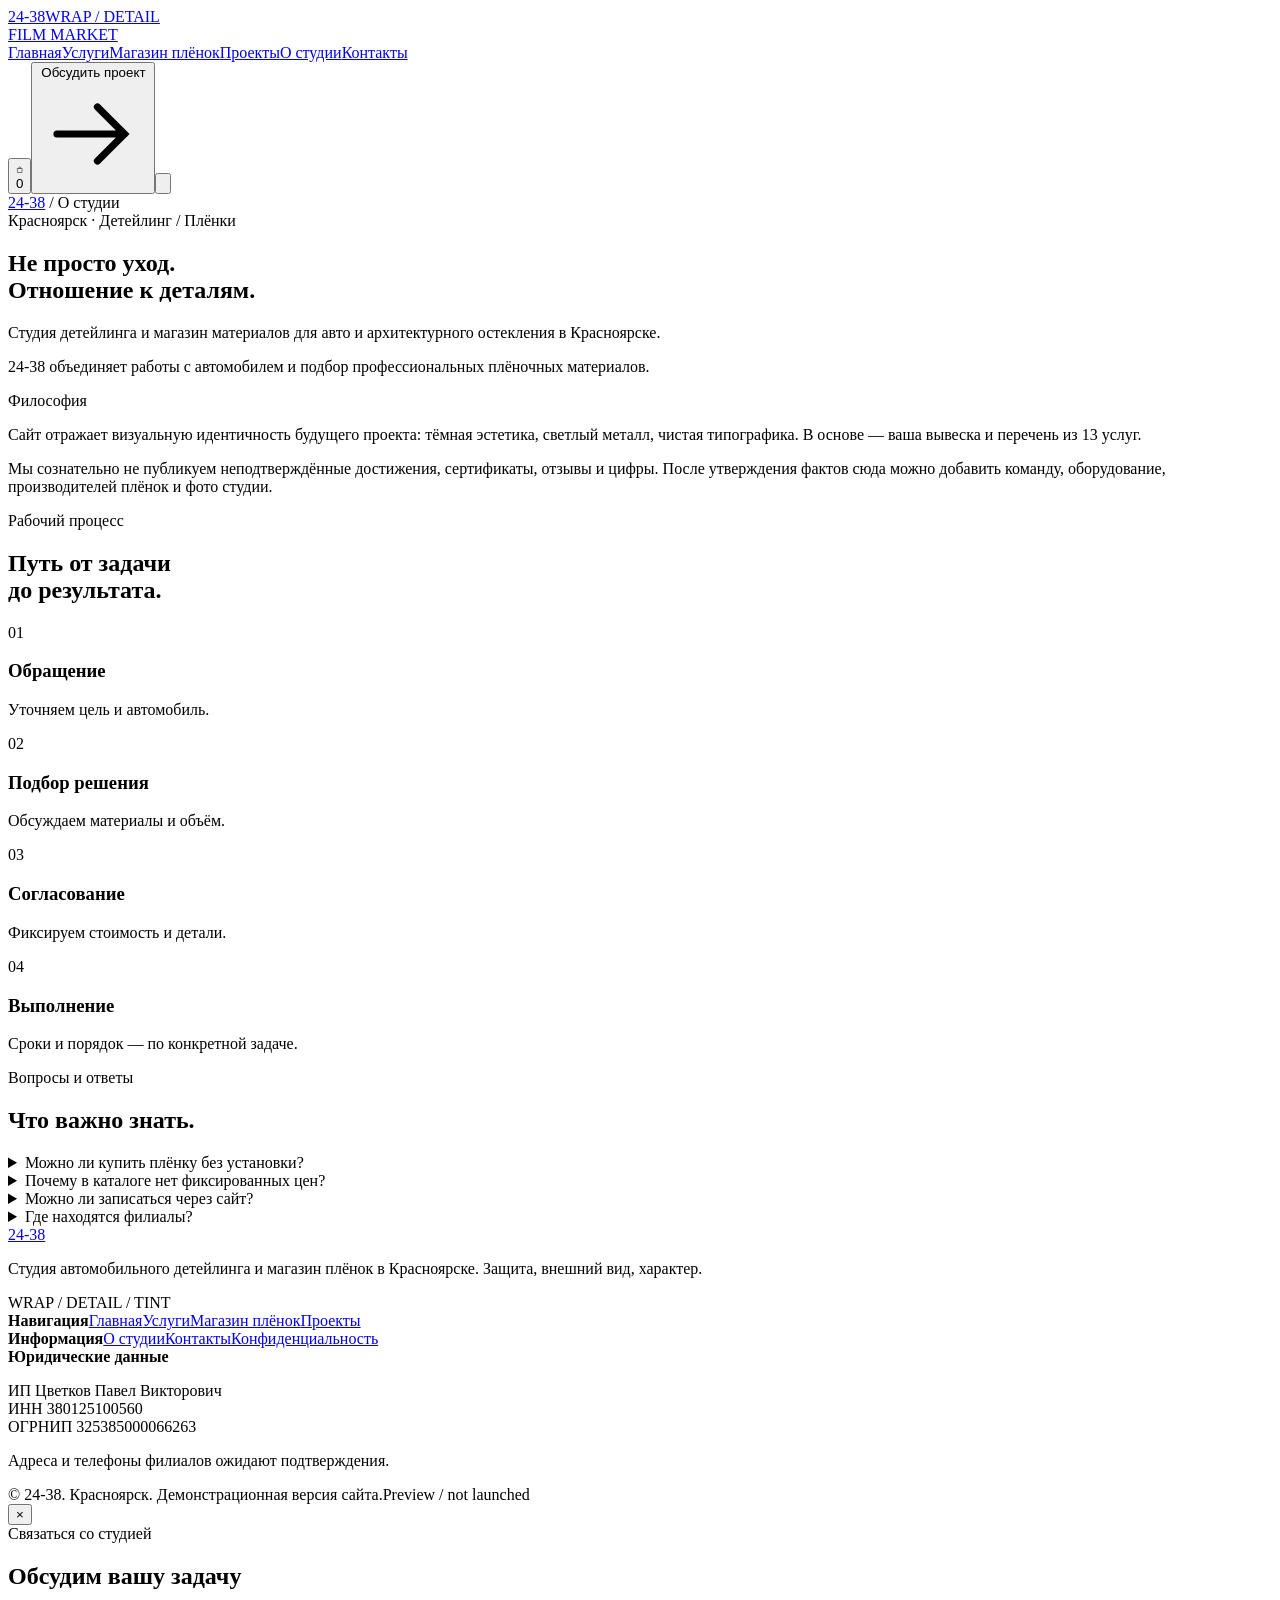
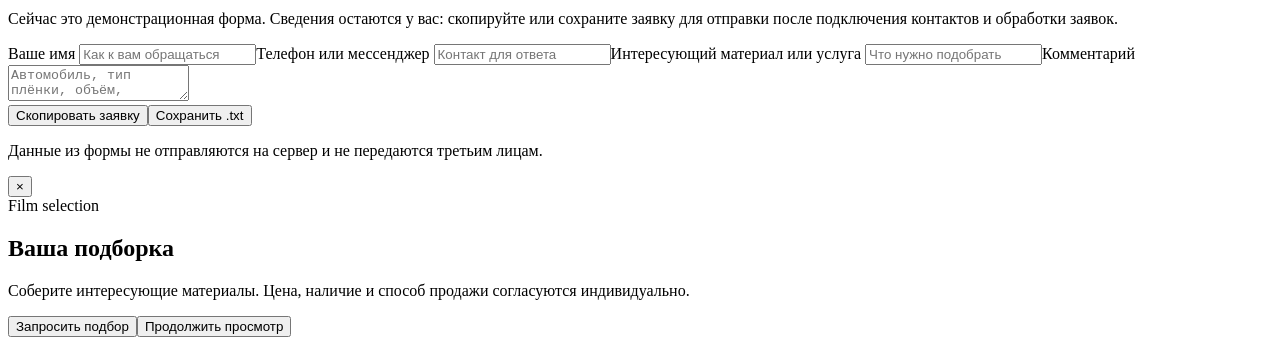
==== about.html @ 9d45be58 "Добавить страницы сайта 24-38" ====
<!DOCTYPE html><html lang="ru"><head><meta charset="utf-8"><meta name="viewport" content="width=device-width,initial-scale=1"><meta name="theme-color" content="#090a0c"><meta name="robots" content="noindex,nofollow"><meta name="description" content="О компании 24-38: студия детейлинга, оклейки и магазин плёнок в Красноярске."><title>О студии · 24-38 — Детейлинг и плёнки, Красноярск</title><link rel="icon" href="assets/favicon.svg" type="image/svg+xml"><link rel="stylesheet" href="assets/site.css"><link rel="preload" as="image" href="assets/car-outline.png"><meta property="og:title" content="24-38 — Детейлинг и магазин плёнок"><meta property="og:description" content="Демонстрационный сайт студии в Красноярске"><meta property="og:type" content="website"><meta property="og:image" content="assets/sign-reference.jpg"><script type="application/ld+json">{"@context":"https://schema.org","@type":"AutomotiveBusiness","name":"24-38","description":"Детейлинг, оклейка, тонировка и магазин плёнок","areaServed":"Красноярск","url":""}</script></head>
<body><header class="header"><div class="header__in"><a class="brand" href="index.html" aria-label="24-38 — на главную"><span class="brand-mark serifshine">24-38</span><span class="brand-caption">WRAP / DETAIL<br>FILM MARKET</span></a><nav class="nav" id="primary-nav" aria-label="Главная навигация"><a href="index.html" class="">Главная</a><a href="services.html" class="">Услуги</a><a href="shop.html" class="">Магазин плёнок</a><a href="projects.html" class="">Проекты</a><a href="about.html" class="active">О студии</a><a href="contacts.html" class="">Контакты</a></nav><div class="header-actions"><button class="icon-btn" type="button" data-basket-open aria-label="Моя подборка плёнок"><svg viewBox="0 0 24 24" fill="none" stroke="currentColor" stroke-width="1.6"><path d="M4 8h16l-1 13H5L4 8Z"/><path d="M9 9V6a3 3 0 0 1 6 0v3"/></svg><span class="basket-count">0</span></button><button class="btn btn-white" type="button" data-request="Консультация">Обсудить проект <svg viewBox="0 0 24 24" fill="none" stroke="currentColor" stroke-width="1.6" stroke-linecap="round"><path d="M4 12h15m-6-6 6 6-6 6"/></svg></button><button class="icon-btn menu-toggle" type="button" aria-label="Открыть меню" aria-expanded="false" aria-controls="primary-nav"><svg viewBox="0 0 24 24" fill="none" stroke="currentColor" stroke-width="1.8"><path d="M3 7h18M3 12h18M3 17h18"/></svg></button></div></div></header><main><section class="page-head"><div class="container page-head__in"><div class="breadcrumb"><a href="index.html">24-38</a> / О студии</div><div class="kicker eyebrow-line">Красноярск · Детейлинг / Плёнки</div><h1>Не просто уход.<br><span class="muted">Отношение к деталям.</span></h1><p>Студия детейлинга и магазин материалов для авто и архитектурного остекления в Красноярске.</p></div></section><section class="section"><div class="container"><div class="about-grid"><p class="about-large">24-38 объединяет <span class="muted">работы с автомобилем</span> и подбор профессиональных плёночных материалов.</p><div class="about-side"><div class="kicker">Философия</div><p>Сайт отражает визуальную идентичность будущего проекта: тёмная эстетика, светлый металл, чистая типографика. В основе — ваша вывеска и перечень из 13 услуг.</p><p>Мы сознательно не публикуем неподтверждённые достижения, сертификаты, отзывы и цифры. После утверждения фактов сюда можно добавить команду, оборудование, производителей плёнок и фото студии.</p></div></div></div></section><section class="section catalog-section"><div class="container"><div class="section-head"><div><div class="kicker">Рабочий процесс</div><h2>Путь от задачи<br>до результата.</h2></div></div><div class="process-grid"><div class="process-card"><div class="index-count">01</div><h3>Обращение</h3><p>Уточняем цель и автомобиль.</p></div><div class="process-card"><div class="index-count">02</div><h3>Подбор решения</h3><p>Обсуждаем материалы и объём.</p></div><div class="process-card"><div class="index-count">03</div><h3>Согласование</h3><p>Фиксируем стоимость и детали.</p></div><div class="process-card"><div class="index-count">04</div><h3>Выполнение</h3><p>Сроки и порядок — по конкретной задаче.</p></div></div></div></section><section class="section"><div class="container"><div class="section-head"><div><div class="kicker">Вопросы и ответы</div><h2>Что важно знать.</h2></div></div><div class="faq"><details><summary>Можно ли купить плёнку без установки?</summary><p>На сайте предусмотрен магазин материалов и заявка на подбор. Формат продажи метражом или рулонами, доступность товаров и условия заказа требуется подтвердить.</p></details><details><summary>Почему в каталоге нет фиксированных цен?</summary><p>Вы выбрали формат «цена по запросу». Стоимость зависит от выбранного материала и объёма, а фактический ассортимент ещё не подтверждён.</p></details><details><summary>Можно ли записаться через сайт?</summary><p>В демонстрационной версии можно подготовить и сохранить текст заявки. Автоматическая отправка будет включена после утверждения телефонов, адресов и канала для получения заявок.</p></details><details><summary>Где находятся филиалы?</summary><p>Планируются две карточки филиалов. Их адреса и телефоны появятся после подтверждения актуальных записей в 2ГИС.</p></details></div></div></section></main>
<footer class="footer"><div class="container"><div class="footer-grid"><div class="footer-brand"><a class="brand" href="index.html"><span class="brand-mark serifshine">24-38</span></a><p>Студия автомобильного детейлинга и магазин плёнок в Красноярске. Защита, внешний вид, характер.</p><span class="micro">WRAP / DETAIL / TINT</span></div><div><strong>Навигация</strong><a href="index.html">Главная</a><a href="services.html">Услуги</a><a href="shop.html">Магазин плёнок</a><a href="projects.html">Проекты</a></div><div><strong>Информация</strong><a href="about.html">О студии</a><a href="contacts.html">Контакты</a><a href="privacy.html">Конфиденциальность</a></div><div><strong>Юридические данные</strong><p>ИП Цветков Павел Викторович<br>ИНН 380125100560<br>ОГРНИП 325385000066263</p><p>Адреса и телефоны филиалов ожидают подтверждения.</p></div></div><div class="footer-bottom"><span>© 24-38. Красноярск. Демонстрационная версия сайта.</span><span class="draft-tag">Preview / not launched</span></div></div></footer>
<div class="modal-backdrop" id="request-modal" role="dialog" aria-modal="true" aria-label="Запрос консультации"><div class="modal"><button class="modal-close" type="button" aria-label="Закрыть окно">×</button><div class="kicker">Связаться со студией</div><h2>Обсудим вашу задачу</h2><p>Сейчас это демонстрационная форма. Сведения остаются у вас: скопируйте или сохраните заявку для отправки после подключения контактов и обработки заявок.</p><label class="field">Ваше имя <input type="text" id="modal-name" autocomplete="name" placeholder="Как к вам обращаться"></label><label class="field">Телефон или мессенджер <input type="text" id="modal-contact" autocomplete="tel" placeholder="Контакт для ответа"></label><label class="field">Интересующий материал или услуга <input type="text" id="modal-subject" placeholder="Что нужно подобрать"></label><label class="field">Комментарий <textarea id="modal-notes" placeholder="Автомобиль, тип плёнки, объём, пожелания"></textarea></label><div class="modal-actions"><button class="btn btn-white" id="copy-request" type="button">Скопировать заявку</button><button class="btn btn-dark" id="download-request" type="button">Сохранить .txt</button></div><div class="request-output" id="modal-feedback" role="status"></div><p class="small-print">Данные из формы не отправляются на сервер и не передаются третьим лицам.</p></div></div>
<div class="modal-backdrop" id="basket-modal" role="dialog" aria-modal="true" aria-label="Подборка материалов"><div class="modal"><button class="modal-close basket-close" type="button" aria-label="Закрыть окно">×</button><div class="kicker">Film selection</div><h2>Ваша подборка</h2><p>Соберите интересующие материалы. Цена, наличие и способ продажи согласуются индивидуально.</p><ul class="basket-list" id="basket-list"></ul><div class="modal-actions"><button class="btn btn-white" id="basket-request" type="button">Запросить подбор</button><button class="btn btn-dark basket-close" type="button">Продолжить просмотр</button></div></div></div><script src="assets/site.js" defer></script></body></html>
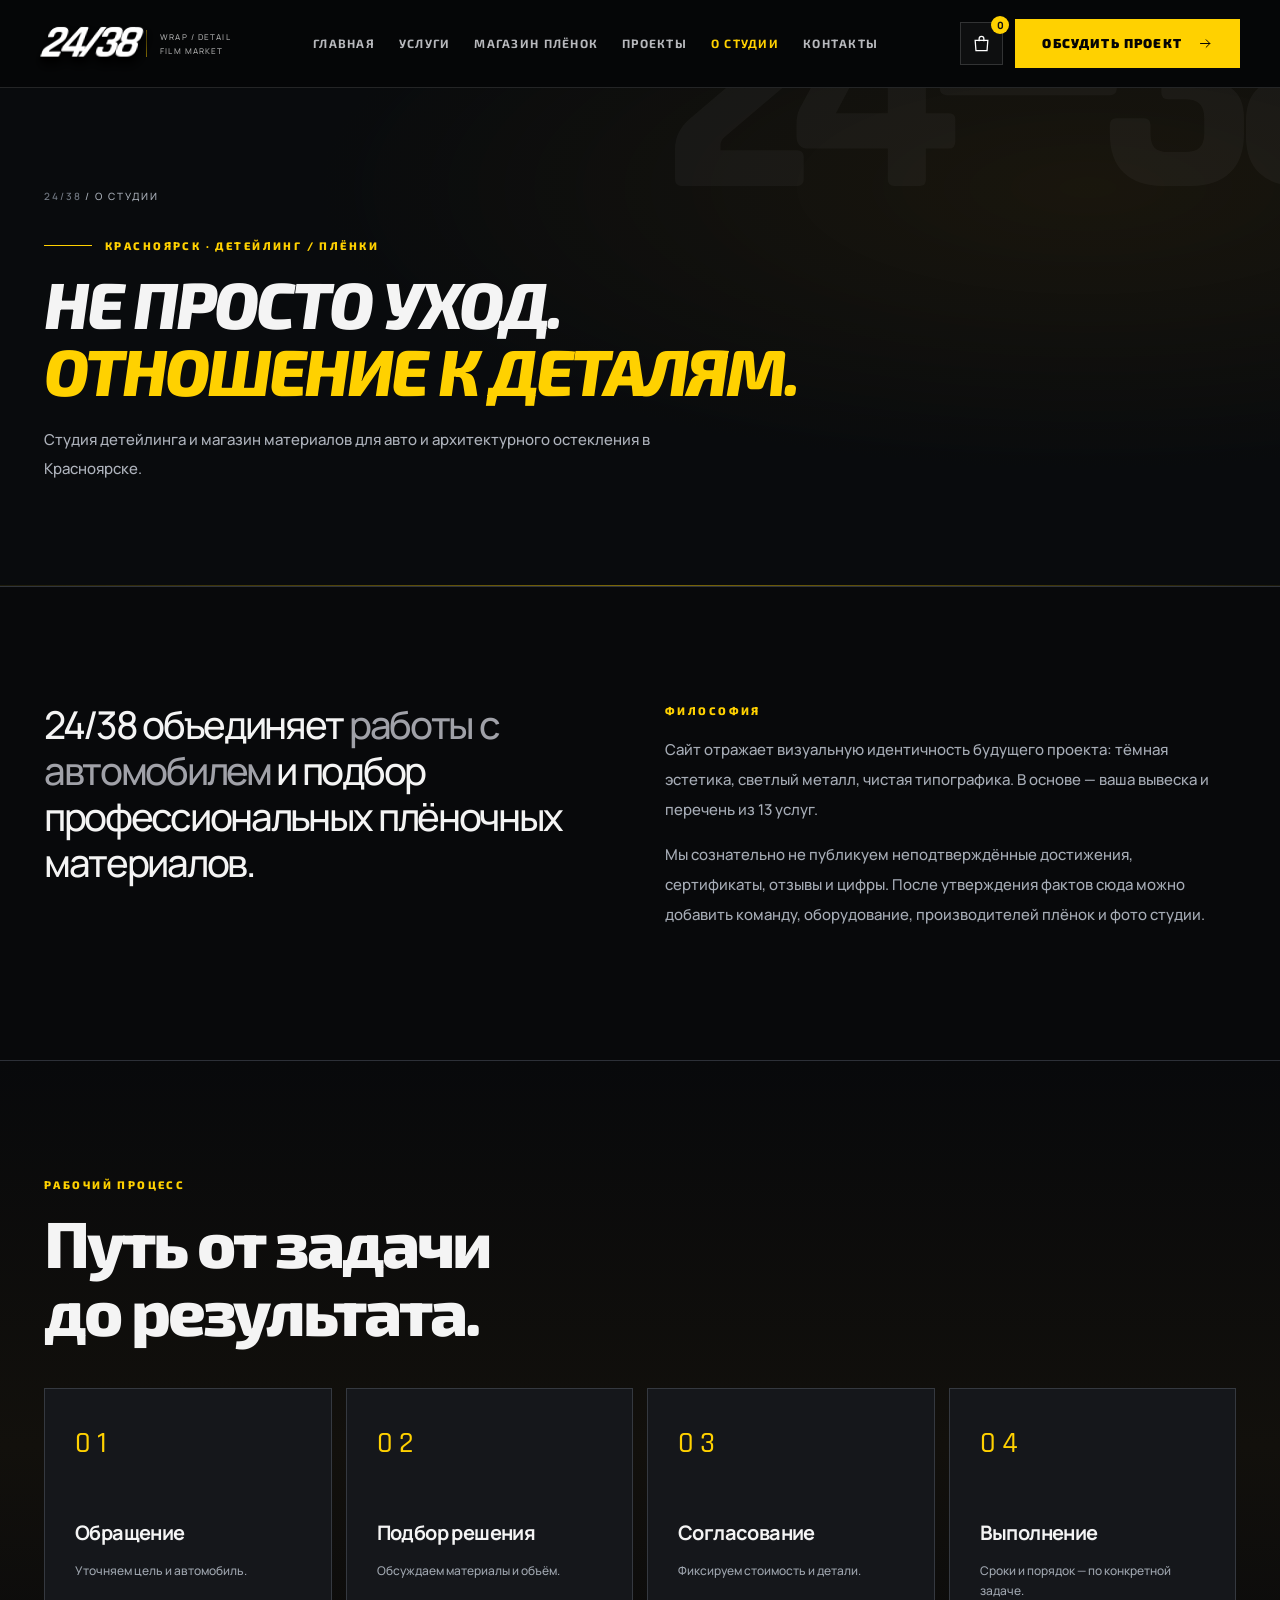
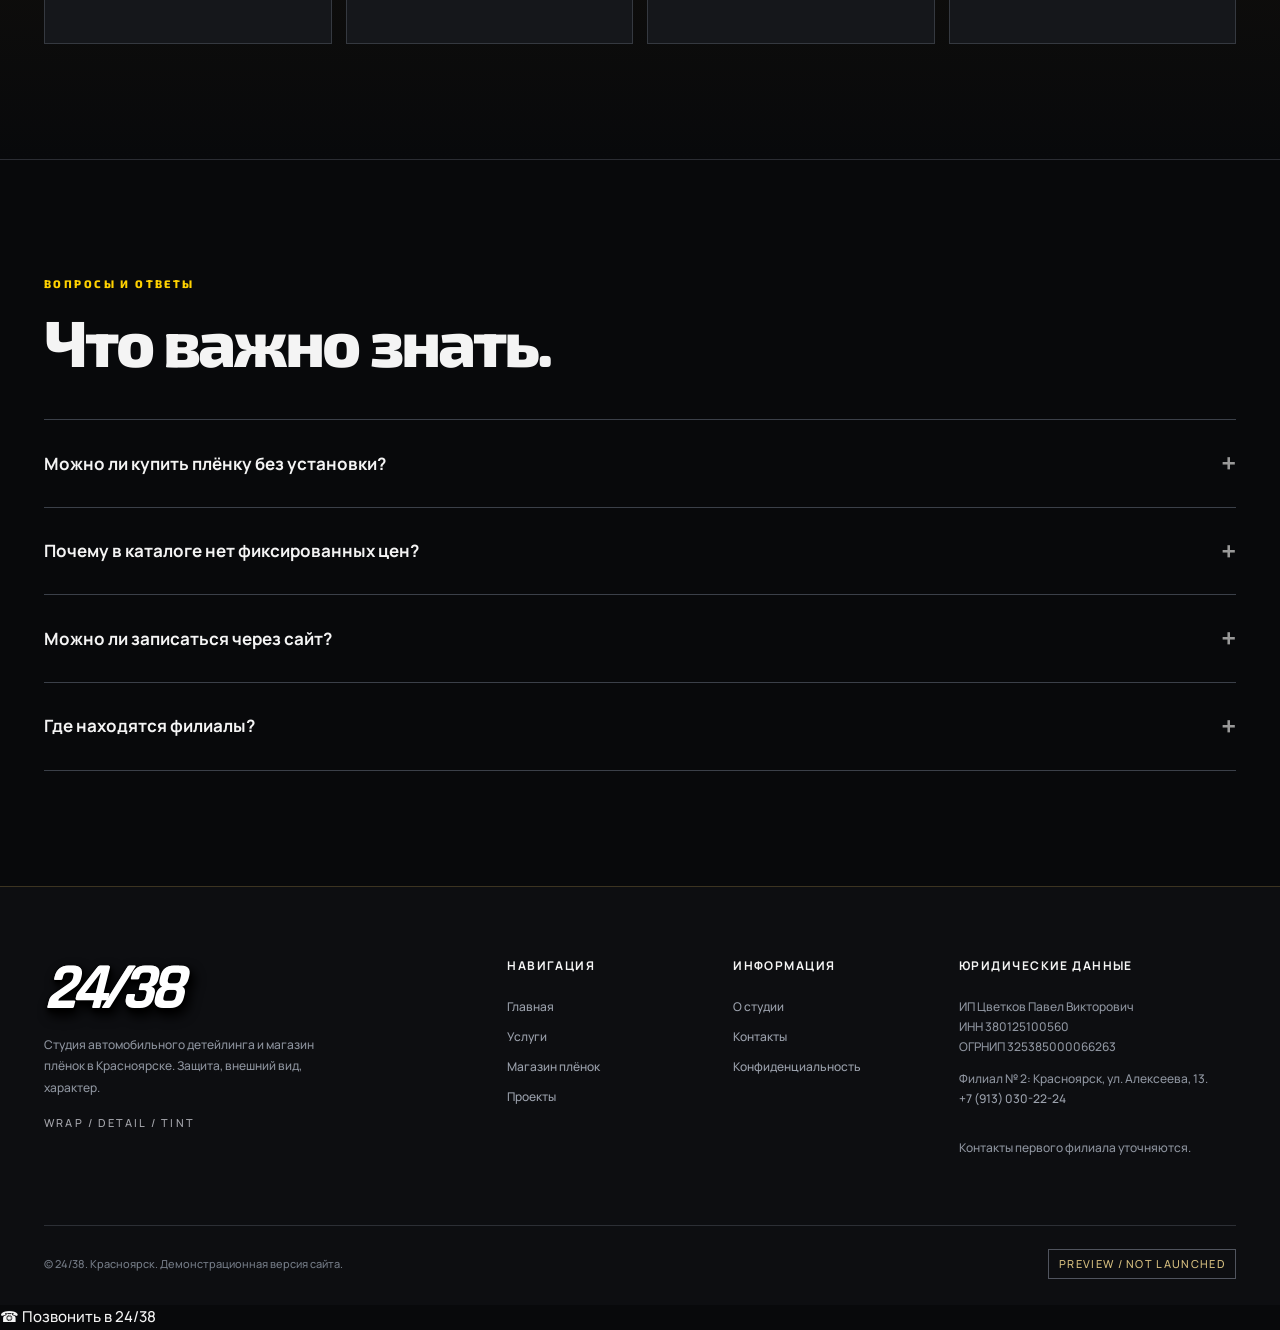
==== commit 6d23c294: "site: 24/38 yellow V4 layout and branch details (about.html)" ====
--- a/about.html
+++ b/about.html
@@ -1,5 +1,5 @@
-<!DOCTYPE html><html lang="ru"><head><meta charset="utf-8"><meta name="viewport" content="width=device-width,initial-scale=1"><meta name="theme-color" content="#090a0c"><meta name="robots" content="noindex,nofollow"><meta name="description" content="О компании 24-38: студия детейлинга, оклейки и магазин плёнок в Красноярске."><title>О студии · 24-38 — Детейлинг и плёнки, Красноярск</title><link rel="icon" href="assets/favicon.svg" type="image/svg+xml"><link rel="stylesheet" href="assets/site.css"><link rel="preload" as="image" href="assets/car-outline.png"><meta property="og:title" content="24-38 — Детейлинг и магазин плёнок"><meta property="og:description" content="Демонстрационный сайт студии в Красноярске"><meta property="og:type" content="website"><meta property="og:image" content="assets/sign-reference.jpg"><script type="application/ld+json">{"@context":"https://schema.org","@type":"AutomotiveBusiness","name":"24-38","description":"Детейлинг, оклейка, тонировка и магазин плёнок","areaServed":"Красноярск","url":""}</script></head>
-<body><header class="header"><div class="header__in"><a class="brand" href="index.html" aria-label="24-38 — на главную"><span class="brand-mark serifshine">24-38</span><span class="brand-caption">WRAP / DETAIL<br>FILM MARKET</span></a><nav class="nav" id="primary-nav" aria-label="Главная навигация"><a href="index.html" class="">Главная</a><a href="services.html" class="">Услуги</a><a href="shop.html" class="">Магазин плёнок</a><a href="projects.html" class="">Проекты</a><a href="about.html" class="active">О студии</a><a href="contacts.html" class="">Контакты</a></nav><div class="header-actions"><button class="icon-btn" type="button" data-basket-open aria-label="Моя подборка плёнок"><svg viewBox="0 0 24 24" fill="none" stroke="currentColor" stroke-width="1.6"><path d="M4 8h16l-1 13H5L4 8Z"/><path d="M9 9V6a3 3 0 0 1 6 0v3"/></svg><span class="basket-count">0</span></button><button class="btn btn-white" type="button" data-request="Консультация">Обсудить проект <svg viewBox="0 0 24 24" fill="none" stroke="currentColor" stroke-width="1.6" stroke-linecap="round"><path d="M4 12h15m-6-6 6 6-6 6"/></svg></button><button class="icon-btn menu-toggle" type="button" aria-label="Открыть меню" aria-expanded="false" aria-controls="primary-nav"><svg viewBox="0 0 24 24" fill="none" stroke="currentColor" stroke-width="1.8"><path d="M3 7h18M3 12h18M3 17h18"/></svg></button></div></div></header><main><section class="page-head"><div class="container page-head__in"><div class="breadcrumb"><a href="index.html">24-38</a> / О студии</div><div class="kicker eyebrow-line">Красноярск · Детейлинг / Плёнки</div><h1>Не просто уход.<br><span class="muted">Отношение к деталям.</span></h1><p>Студия детейлинга и магазин материалов для авто и архитектурного остекления в Красноярске.</p></div></section><section class="section"><div class="container"><div class="about-grid"><p class="about-large">24-38 объединяет <span class="muted">работы с автомобилем</span> и подбор профессиональных плёночных материалов.</p><div class="about-side"><div class="kicker">Философия</div><p>Сайт отражает визуальную идентичность будущего проекта: тёмная эстетика, светлый металл, чистая типографика. В основе — ваша вывеска и перечень из 13 услуг.</p><p>Мы сознательно не публикуем неподтверждённые достижения, сертификаты, отзывы и цифры. После утверждения фактов сюда можно добавить команду, оборудование, производителей плёнок и фото студии.</p></div></div></div></section><section class="section catalog-section"><div class="container"><div class="section-head"><div><div class="kicker">Рабочий процесс</div><h2>Путь от задачи<br>до результата.</h2></div></div><div class="process-grid"><div class="process-card"><div class="index-count">01</div><h3>Обращение</h3><p>Уточняем цель и автомобиль.</p></div><div class="process-card"><div class="index-count">02</div><h3>Подбор решения</h3><p>Обсуждаем материалы и объём.</p></div><div class="process-card"><div class="index-count">03</div><h3>Согласование</h3><p>Фиксируем стоимость и детали.</p></div><div class="process-card"><div class="index-count">04</div><h3>Выполнение</h3><p>Сроки и порядок — по конкретной задаче.</p></div></div></div></section><section class="section"><div class="container"><div class="section-head"><div><div class="kicker">Вопросы и ответы</div><h2>Что важно знать.</h2></div></div><div class="faq"><details><summary>Можно ли купить плёнку без установки?</summary><p>На сайте предусмотрен магазин материалов и заявка на подбор. Формат продажи метражом или рулонами, доступность товаров и условия заказа требуется подтвердить.</p></details><details><summary>Почему в каталоге нет фиксированных цен?</summary><p>Вы выбрали формат «цена по запросу». Стоимость зависит от выбранного материала и объёма, а фактический ассортимент ещё не подтверждён.</p></details><details><summary>Можно ли записаться через сайт?</summary><p>В демонстрационной версии можно подготовить и сохранить текст заявки. Автоматическая отправка будет включена после утверждения телефонов, адресов и канала для получения заявок.</p></details><details><summary>Где находятся филиалы?</summary><p>Планируются две карточки филиалов. Их адреса и телефоны появятся после подтверждения актуальных записей в 2ГИС.</p></details></div></div></section></main>
-<footer class="footer"><div class="container"><div class="footer-grid"><div class="footer-brand"><a class="brand" href="index.html"><span class="brand-mark serifshine">24-38</span></a><p>Студия автомобильного детейлинга и магазин плёнок в Красноярске. Защита, внешний вид, характер.</p><span class="micro">WRAP / DETAIL / TINT</span></div><div><strong>Навигация</strong><a href="index.html">Главная</a><a href="services.html">Услуги</a><a href="shop.html">Магазин плёнок</a><a href="projects.html">Проекты</a></div><div><strong>Информация</strong><a href="about.html">О студии</a><a href="contacts.html">Контакты</a><a href="privacy.html">Конфиденциальность</a></div><div><strong>Юридические данные</strong><p>ИП Цветков Павел Викторович<br>ИНН 380125100560<br>ОГРНИП 325385000066263</p><p>Адреса и телефоны филиалов ожидают подтверждения.</p></div></div><div class="footer-bottom"><span>© 24-38. Красноярск. Демонстрационная версия сайта.</span><span class="draft-tag">Preview / not launched</span></div></div></footer>
+<!DOCTYPE html><html lang="ru"><head><meta charset="utf-8"><meta name="viewport" content="width=device-width,initial-scale=1"><meta name="theme-color" content="#090a0c"><meta name="robots" content="noindex,nofollow"><meta name="description" content="О компании 24/38: студия детейлинга, оклейки и магазин плёнок в Красноярске."><title>О студии · 24/38 — Детейлинг и плёнки, Красноярск</title><link rel="icon" href="assets/favicon.svg" type="image/svg+xml"><link rel="stylesheet" href="assets/site.css"><link rel="preload" as="image" href="assets/car-outline.png"><meta property="og:title" content="24/38 — Детейлинг и магазин плёнок"><meta property="og:description" content="Демонстрационный сайт студии в Красноярске"><meta property="og:type" content="website"><meta property="og:image" content="assets/sign-reference.jpg"><script type="application/ld+json">{"@context":"https://schema.org","@type":"AutomotiveBusiness","name":"24/38","description":"Детейлинг, оклейка, тонировка и магазин плёнок","areaServed":"Красноярск","url":""}</script></head>
+<body><header class="header"><div class="header__in"><a class="brand" href="index.html" aria-label="24/38 — на главную"><span class="brand-mark serifshine">24/38</span><span class="brand-caption">WRAP / DETAIL<br>FILM MARKET</span></a><nav class="nav" id="primary-nav" aria-label="Главная навигация"><a href="index.html" class="">Главная</a><a href="services.html" class="">Услуги</a><a href="shop.html" class="">Магазин плёнок</a><a href="projects.html" class="">Проекты</a><a href="about.html" class="active">О студии</a><a href="contacts.html" class="">Контакты</a></nav><div class="header-actions"><button class="icon-btn" type="button" data-basket-open aria-label="Моя подборка плёнок"><svg viewBox="0 0 24 24" fill="none" stroke="currentColor" stroke-width="1.6"><path d="M4 8h16l-1 13H5L4 8Z"/><path d="M9 9V6a3 3 0 0 1 6 0v3"/></svg><span class="basket-count">0</span></button><button class="btn btn-white" type="button" data-request="Консультация">Обсудить проект <svg viewBox="0 0 24 24" fill="none" stroke="currentColor" stroke-width="1.6" stroke-linecap="round"><path d="M4 12h15m-6-6 6 6-6 6"/></svg></button><button class="icon-btn menu-toggle" type="button" aria-label="Открыть меню" aria-expanded="false" aria-controls="primary-nav"><svg viewBox="0 0 24 24" fill="none" stroke="currentColor" stroke-width="1.8"><path d="M3 7h18M3 12h18M3 17h18"/></svg></button></div></div></header><main><section class="page-head"><div class="container page-head__in"><div class="breadcrumb"><a href="index.html">24/38</a> / О студии</div><div class="kicker eyebrow-line">Красноярск · Детейлинг / Плёнки</div><h1>Не просто уход.<br><span class="muted">Отношение к деталям.</span></h1><p>Студия детейлинга и магазин материалов для авто и архитектурного остекления в Красноярске.</p></div></section><section class="section"><div class="container"><div class="about-grid"><p class="about-large">24/38 объединяет <span class="muted">работы с автомобилем</span> и подбор профессиональных плёночных материалов.</p><div class="about-side"><div class="kicker">Философия</div><p>Сайт отражает визуальную идентичность будущего проекта: тёмная эстетика, светлый металл, чистая типографика. В основе — ваша вывеска и перечень из 13 услуг.</p><p>Мы сознательно не публикуем неподтверждённые достижения, сертификаты, отзывы и цифры. После утверждения фактов сюда можно добавить команду, оборудование, производителей плёнок и фото студии.</p></div></div></div></section><section class="section catalog-section"><div class="container"><div class="section-head"><div><div class="kicker">Рабочий процесс</div><h2>Путь от задачи<br>до результата.</h2></div></div><div class="process-grid"><div class="process-card"><div class="index-count">01</div><h3>Обращение</h3><p>Уточняем цель и автомобиль.</p></div><div class="process-card"><div class="index-count">02</div><h3>Подбор решения</h3><p>Обсуждаем материалы и объём.</p></div><div class="process-card"><div class="index-count">03</div><h3>Согласование</h3><p>Фиксируем стоимость и детали.</p></div><div class="process-card"><div class="index-count">04</div><h3>Выполнение</h3><p>Сроки и порядок — по конкретной задаче.</p></div></div></div></section><section class="section"><div class="container"><div class="section-head"><div><div class="kicker">Вопросы и ответы</div><h2>Что важно знать.</h2></div></div><div class="faq"><details><summary>Можно ли купить плёнку без установки?</summary><p>На сайте предусмотрен магазин материалов и заявка на подбор. Формат продажи метражом или рулонами, доступность товаров и условия заказа требуется подтвердить.</p></details><details><summary>Почему в каталоге нет фиксированных цен?</summary><p>Вы выбрали формат «цена по запросу». Стоимость зависит от выбранного материала и объёма, а фактический ассортимент ещё не подтверждён.</p></details><details><summary>Можно ли записаться через сайт?</summary><p>В демонстрационной версии можно подготовить и сохранить текст заявки. Автоматическая отправка будет включена после утверждения телефонов, адресов и канала для получения заявок.</p></details><details><summary>Где находятся филиалы?</summary><p>Планируются две карточки филиалов. Их адреса и телефоны появятся после подтверждения актуальных записей в 2ГИС.</p></details></div></div></section></main>
+<footer class="footer"><div class="container"><div class="footer-grid"><div class="footer-brand"><a class="brand" href="index.html"><span class="brand-mark serifshine">24/38</span></a><p>Студия автомобильного детейлинга и магазин плёнок в Красноярске. Защита, внешний вид, характер.</p><span class="micro">WRAP / DETAIL / TINT</span></div><div><strong>Навигация</strong><a href="index.html">Главная</a><a href="services.html">Услуги</a><a href="shop.html">Магазин плёнок</a><a href="projects.html">Проекты</a></div><div><strong>Информация</strong><a href="about.html">О студии</a><a href="contacts.html">Контакты</a><a href="privacy.html">Конфиденциальность</a></div><div><strong>Юридические данные</strong><p>ИП Цветков Павел Викторович<br>ИНН 380125100560<br>ОГРНИП 325385000066263</p><p>Филиал № 2: Красноярск, ул. Алексеева, 13.<br><a href="tel:+79130302224">+7 (913) 030-22-24</a><br>Контакты первого филиала уточняются.</p></div></div><div class="footer-bottom"><span>© 24/38. Красноярск. Демонстрационная версия сайта.</span><span class="draft-tag">Preview / not launched</span></div></div></footer>
 <div class="modal-backdrop" id="request-modal" role="dialog" aria-modal="true" aria-label="Запрос консультации"><div class="modal"><button class="modal-close" type="button" aria-label="Закрыть окно">×</button><div class="kicker">Связаться со студией</div><h2>Обсудим вашу задачу</h2><p>Сейчас это демонстрационная форма. Сведения остаются у вас: скопируйте или сохраните заявку для отправки после подключения контактов и обработки заявок.</p><label class="field">Ваше имя <input type="text" id="modal-name" autocomplete="name" placeholder="Как к вам обращаться"></label><label class="field">Телефон или мессенджер <input type="text" id="modal-contact" autocomplete="tel" placeholder="Контакт для ответа"></label><label class="field">Интересующий материал или услуга <input type="text" id="modal-subject" placeholder="Что нужно подобрать"></label><label class="field">Комментарий <textarea id="modal-notes" placeholder="Автомобиль, тип плёнки, объём, пожелания"></textarea></label><div class="modal-actions"><button class="btn btn-white" id="copy-request" type="button">Скопировать заявку</button><button class="btn btn-dark" id="download-request" type="button">Сохранить .txt</button></div><div class="request-output" id="modal-feedback" role="status"></div><p class="small-print">Данные из формы не отправляются на сервер и не передаются третьим лицам.</p></div></div>
-<div class="modal-backdrop" id="basket-modal" role="dialog" aria-modal="true" aria-label="Подборка материалов"><div class="modal"><button class="modal-close basket-close" type="button" aria-label="Закрыть окно">×</button><div class="kicker">Film selection</div><h2>Ваша подборка</h2><p>Соберите интересующие материалы. Цена, наличие и способ продажи согласуются индивидуально.</p><ul class="basket-list" id="basket-list"></ul><div class="modal-actions"><button class="btn btn-white" id="basket-request" type="button">Запросить подбор</button><button class="btn btn-dark basket-close" type="button">Продолжить просмотр</button></div></div></div><script src="assets/site.js" defer></script></body></html>+<div class="modal-backdrop" id="basket-modal" role="dialog" aria-modal="true" aria-label="Подборка материалов"><div class="modal"><button class="modal-close basket-close" type="button" aria-label="Закрыть окно">×</button><div class="kicker">Film selection</div><h2>Ваша подборка</h2><p>Соберите интересующие материалы. Цена, наличие и способ продажи согласуются индивидуально.</p><ul class="basket-list" id="basket-list"></ul><div class="modal-actions"><button class="btn btn-white" id="basket-request" type="button">Запросить подбор</button><button class="btn btn-dark basket-close" type="button">Продолжить просмотр</button></div></div></div><script src="assets/site.js" defer></script><a class="mobile-call" href="tel:+79130302224" aria-label="Позвонить в филиал на Алексеева, 13"><span aria-hidden="true">☎</span> Позвонить в 24/38</a></body></html>
--- a/assets/site.css
+++ b/assets/site.css
@@ -0,0 +1,260 @@
+@import url('https://fonts.googleapis.com/css2?family=Exo+2:ital,wght@0,400;0,500;0,600;0,700;0,800;0,900;1,700;1,800&family=Manrope:wght@400;500;600;700;800&family=Rajdhani:wght@500;600;700&display=swap');
+:root{--bg:#090a0c;--surface:#111317;--panel:#17191e;--line:#33363b;--silver:#d6d8dc;--muted:#93979f;--muted2:#666b75;--white:#f4f4f4;--max:1440px;--ease:cubic-bezier(.2,.8,.2,1)}
+*{box-sizing:border-box}html{scroll-behavior:smooth}body{margin:0;background:var(--bg);color:#f2f3f4;font:500 15px/1.65 'Manrope','Arial',sans-serif;overflow-x:hidden;-webkit-font-smoothing:antialiased}body.modal-open{overflow:hidden}a{color:inherit;text-decoration:none}button,input,select,textarea{font:inherit}button{cursor:pointer}button:focus-visible,a:focus-visible,input:focus-visible,select:focus-visible,textarea:focus-visible{outline:2px solid #d4d7dc;outline-offset:3px}img{max-width:100%;display:block}::selection{background:#e1e3e6;color:#050505}.container{width:min(calc(100% - 88px),var(--max));margin:auto}.kicker{font-size:11px;font-weight:800;letter-spacing:.28em;text-transform:uppercase;color:#a9aeb9}.micro{font-size:11px;letter-spacing:.2em;text-transform:uppercase;color:var(--muted)}.index-count{font-family:'Rajdhani','Arial',sans-serif;font-size:13px;letter-spacing:.2em;color:#9097a1}.bright{color:#fff}.muted{color:#9398a2}.serifshine{background:linear-gradient(178deg,#fff 6%,#d9dbe0 32%,#9299a6 48%,#fff 65%,#8b929b 90%);color:transparent;background-clip:text;-webkit-background-clip:text;filter:drop-shadow(0 2px 2px #000)}.header{height:84px;position:sticky;top:0;z-index:90;background:rgba(8,9,11,.88);backdrop-filter:blur(24px);border-bottom:1px solid rgba(255,255,255,.1)}.header__in{width:min(calc(100% - 88px),var(--max));height:100%;margin:auto;display:flex;align-items:center;justify-content:space-between;gap:24px}.brand{display:flex;align-items:center;gap:13px;white-space:nowrap}.brand-mark{font-family:'Rajdhani',Impact,sans-serif;font-weight:700;font-size:40px;line-height:1;letter-spacing:-.08em;font-style:italic;transform:skewX(-7deg);color:#fff;text-shadow:1px 2px 1px #777,3px 4px 3px #000}.brand-caption{border-left:1px solid #52565d;padding-left:13px;font-size:8px;letter-spacing:.29em;line-height:1.65;color:#a2a6af;text-transform:uppercase}.nav{display:flex;gap:24px;align-items:center}.nav a{font-size:12px;text-transform:uppercase;letter-spacing:.09em;color:#b4b8c0;transition:color .2s}.nav a:hover,.nav a.active{color:#fff}.header-actions{display:flex;gap:12px;align-items:center}.btn{border:1px solid #444851;display:inline-flex;align-items:center;justify-content:center;gap:16px;padding:16px 26px;font-size:12px;font-weight:800;letter-spacing:.07em;text-transform:uppercase;line-height:1.2;transition:background .23s,transform .23s,border-color .23s;white-space:nowrap;background:transparent;color:#f7f7f7}.btn:hover{transform:translateY(-2px);border-color:#aaa}.btn-white{background:#f0f1f3;color:#0b0d10;border-color:#f0f1f3}.btn-white:hover{background:#c6cad0;border-color:#c6cad0}.btn-dark{background:#202228}.btn svg{width:15px;height:15px}.icon-btn{border:1px solid #383b42;background:rgba(255,255,255,.035);color:#fff;width:43px;height:43px;display:grid;place-items:center;position:relative}.icon-btn svg{width:19px;height:19px}.basket-count{position:absolute;top:-7px;right:-7px;min-width:18px;height:18px;background:#eff0f2;color:#111;border-radius:20px;padding:1px 4px;font-size:10px;font-weight:800;display:grid;place-items:center}.menu-toggle{display:none}.sep{height:1px;background:rgba(255,255,255,.11)}
+.hero{min-height:720px;position:relative;overflow:hidden;background:radial-gradient(ellipse 45% 57% at 75% 42%,#252931 0%,#0d0f13 66%,transparent 100%),linear-gradient(135deg,#13161b,#070809 60%)}.hero:before{content:'';position:absolute;width:650px;height:650px;top:-380px;left:36%;background:radial-gradient(circle,#7b849b34,transparent 65%);pointer-events:none}.hero:after{content:'';position:absolute;left:0;right:0;bottom:0;height:270px;background:linear-gradient(transparent,#090a0c);pointer-events:none}.hero-lines{position:absolute;inset:0;background:repeating-linear-gradient(90deg,transparent 0,transparent 19.7%,#ffffff06 20%,transparent 20.03%);opacity:.65}.hero__in{position:relative;z-index:2;min-height:720px;padding:95px 0 70px;display:flex;align-items:center}.hero-copy{width:52%;z-index:4;position:relative}.hero-num{font-family:'Rajdhani',Impact,sans-serif;line-height:.7;font-size:clamp(150px,18vw,300px);font-weight:700;font-style:italic;letter-spacing:-.095em;opacity:.96;margin:40px 0 48px;transform:skewX(-5deg);text-shadow:0 13px 22px #000a}.hero h1{font-size:clamp(37px,4.1vw,67px);font-weight:800;letter-spacing:-.064em;line-height:1.03;max-width:780px;margin:18px 0 20px}.hero h1 em{font-style:normal;color:#999da6}.hero p{max-width:490px;font-size:15px;color:#a6aab2;line-height:1.9}.hero-cta{display:flex;gap:14px;flex-wrap:wrap;margin-top:32px}.hero-car{position:absolute;width:74%;max-width:1100px;right:-4%;top:40%;transform:translateY(-35%);filter:drop-shadow(0 0 30px #e7ecff21);z-index:2;opacity:.98}.hero-car img{width:100%;height:auto}.hero-glow{position:absolute;right:5%;top:42%;width:720px;height:340px;border-radius:50%;filter:blur(45px);background:radial-gradient(ellipse,#a7b2ca22,transparent 70%)}.hero-bottom{position:absolute;bottom:36px;left:0;right:0;display:flex;align-items:center;justify-content:space-between;z-index:4}.hero-bottom span{font-size:11px;text-transform:uppercase;letter-spacing:.22em;color:#9297a0}.scroll-mark{display:flex;align-items:center;gap:13px}.scroll-mark i{display:block;width:48px;height:1px;background:#656b75}
+.marquee{background:#111317;border-top:1px solid #34373d;border-bottom:1px solid #34373d;overflow:hidden}.marquee-in{display:flex;gap:40px;min-width:max-content;white-space:nowrap;animation:marquee 34s linear infinite;padding:17px 0}.marquee span{font:700 15px 'Rajdhani',sans-serif;text-transform:uppercase;letter-spacing:.28em;color:#9a9ea7}.marquee b{color:#5f636b}@keyframes marquee{to{transform:translateX(-50%)}}
+.section{padding:115px 0}.section-head{display:flex;align-items:end;justify-content:space-between;gap:28px;margin-bottom:44px}.section-head h2,.page-head h1{font-size:clamp(37px,5.1vw,77px);line-height:1.05;letter-spacing:-.065em;max-width:900px;margin:15px 0 0}.section-head p{color:#9298a0;max-width:350px}.eyebrow-line{display:flex;align-items:center;gap:13px}.eyebrow-line:before{content:'';height:1px;width:48px;background:#b9bdc2}.link-inline{font-size:11px;letter-spacing:.16em;text-transform:uppercase;border-bottom:1px solid #9ea3aa;padding-bottom:9px;display:inline-flex;gap:18px;align-items:center;white-space:nowrap}.link-inline:hover{color:white;border-color:white}.service-grid{display:grid;grid-template-columns:repeat(3,1fr);gap:12px}.service-tile{background:linear-gradient(142deg,#1e2127,#111216 72%);min-height:290px;padding:32px;border:1px solid #35373d;position:relative;overflow:hidden;transition:border-color .2s,transform .25s}.service-tile:hover{transform:translateY(-4px);border-color:#808690}.service-tile:before{content:'';position:absolute;width:260px;height:260px;right:-90px;top:-100px;border-radius:50%;border:1px solid #ffffff17;box-shadow:0 0 0 36px #ffffff04,0 0 0 73px #ffffff03}.service-tile .num{font-family:Rajdhani,sans-serif;font-size:42px;color:#717781;font-weight:600}.service-tile h3{font-size:26px;letter-spacing:-.05em;line-height:1.15;margin:62px 0 8px}.service-tile p{font-size:13px;line-height:1.7;color:#969ba6;max-width:280px;margin:0}.service-tile .arrow{position:absolute;right:32px;top:32px;color:#c3c6cb;font-size:25px}.service-tile.featured{background:radial-gradient(ellipse at 72% 0%,#49515a65,transparent 55%),linear-gradient(140deg,#272a30,#16181d)}
+.split-section{display:grid;grid-template-columns:1fr 1fr;gap:48px;align-items:center}.dark-image{border:1px solid #393c43;background:radial-gradient(ellipse at 75% 30%,#42474f,#101114 60%);height:570px;overflow:hidden;position:relative}.dark-image img{position:absolute;width:122%;max-width:none;left:-10%;top:38%;transform:translateY(-25%);filter:drop-shadow(0 0 35px #ffffff28)}.dark-image .corner{position:absolute;bottom:26px;left:29px;color:#aaa;font-size:10px;letter-spacing:.2em;text-transform:uppercase}.split-content h2{font-size:clamp(34px,4vw,64px);letter-spacing:-.06em;line-height:1.1;margin:17px 0 22px}.split-content p{max-width:590px;color:#a7abb3;line-height:1.95}.steps{display:grid;grid-template-columns:repeat(3,1fr);gap:16px;margin:40px 0 0}.step{border-top:1px solid #777c85;padding-top:15px}.step strong{display:block;font-family:Rajdhani,sans-serif;font-size:36px;color:#e1e3e7}.step span{display:block;font-size:12px;color:#a6aab2}
+.catalog-section{background:#111318;border-top:1px solid #2d3038;border-bottom:1px solid #2b2d33}.catalog-preview{display:grid;grid-template-columns:repeat(3,1fr);gap:14px}.film-preview{border:1px solid #35383e;background:#131419;min-height:370px;padding:19px;position:relative;overflow:hidden;transition:transform .3s}.film-preview:hover{transform:translateY(-3px)}.film-visual{height:235px;position:relative;overflow:hidden;border:1px solid #343943;background:linear-gradient(120deg,#1c1d22,#494f59 48%,#0c0c0e 51%,#282b33 72%,#090a0c)}.film-visual:before{content:'';position:absolute;inset:0;background:repeating-linear-gradient(113deg,transparent 0 30px,#fff1 31px,transparent 34px);transform:skewX(-17deg)}.film-visual:after{content:'';position:absolute;top:-40%;left:45%;width:120px;height:440px;background:linear-gradient(90deg,transparent,#ffffff48 50%,transparent);transform:rotate(31deg);filter:blur(15px)}.film-visual.v2{background:linear-gradient(115deg,#050505,#31353c 29%,#8a8b88 36%,#242831 48%,#050506 77%)}.film-visual.v3{background:linear-gradient(113deg,#0b0e17,#1d2634,#475163,#171820,#4d565a)}.film-visual.v4{background:linear-gradient(110deg,#252b3f,#6d7784,#262d41,#101218)}.film-visual.v5{background:linear-gradient(110deg,#030303,#161616,#a5a4a1 40%,#1e1e1e 44%,#050505 70%)}.film-visual.v6{background:linear-gradient(110deg,#2c2f31,#0b0d15,#45434a,#121418)}.film-visual.v7{background:linear-gradient(120deg,#2b1f25,#69616b,#2b3038,#191b23)}.film-visual.v8{background:linear-gradient(123deg,#292a20,#606a55,#2b2c2a,#16181c)}.film-visual.v9{background:linear-gradient(115deg,#161616,#666,#151515,#464646)}.film-visual.v10{background:linear-gradient(118deg,#0e0e0e,#1d1d1d,#626262,#141414)}.film-visual.v11{background:linear-gradient(115deg,#2d3543,#797e84,#1a1d23,#353e42)}.film-visual.v12{background:linear-gradient(120deg,#101114,#3c444b,#090a0b,#666e71)}.film-symbol{position:absolute;top:17px;left:17px;z-index:2;font:700 12px Rajdhani,sans-serif;letter-spacing:.28em;color:#fff;border:1px solid #ffffff4a;padding:5px 8px}.film-number{position:absolute;bottom:9px;right:18px;font:700 90px Rajdhani,sans-serif;color:#ffffff15;line-height:1}.film-preview h3{font-size:21px;letter-spacing:-.04em;margin:18px 4px 5px}.film-preview p{font-size:12px;color:#9196a0;margin:0 4px}.film-bottom{display:flex;align-items:center;justify-content:space-between;gap:20px;margin:20px 4px 0}.film-bottom b{font-size:12px;color:#c4c9d1;font-weight:600}.mini-add{border:1px solid #555b64;background:transparent;color:#e9edf1;padding:10px 13px;font-size:11px;text-transform:uppercase;letter-spacing:.08em;white-space:nowrap}.mini-add:hover{background:#fff;color:#111}
+.banner-cta{background:radial-gradient(ellipse at 72% 50%,#4146503d,transparent 65%),linear-gradient(115deg,#1a1d23,#111217);border:1px solid #3a3e45;display:flex;align-items:center;justify-content:space-between;gap:40px;padding:65px}.banner-cta h2{font-size:clamp(31px,4vw,58px);letter-spacing:-.06em;line-height:1.12;max-width:760px;margin:14px 0}.banner-cta p{color:#a3a8b1}
+.footer{border-top:1px solid #34373d;background:#0d0e11;padding:69px 0 26px}.footer-grid{display:grid;grid-template-columns:2.2fr 1fr 1fr 1.4fr;gap:28px;padding-bottom:55px}.footer-brand .brand-mark{font-size:66px}.footer-brand p{color:#858b95;font-size:12px;max-width:270px;line-height:1.8}.footer strong{display:block;font-size:12px;letter-spacing:.12em;text-transform:uppercase;margin-bottom:22px}.footer a{display:block;font-size:12px;color:#9ca2ad;margin:0 0 10px}.footer a:hover{color:#fff}.footer p{font-size:12px;color:#8e949f}.footer-bottom{padding-top:23px;border-top:1px solid #2c2f35;display:flex;align-items:center;justify-content:space-between;gap:24px;font-size:11px;color:#737a85}.draft-tag{border:1px solid #50545e;padding:5px 10px;letter-spacing:.12em;text-transform:uppercase}
+.page-head{padding:100px 0 88px;background:radial-gradient(ellipse at 90% 20%,#242a33,#0e1013 63%,#0a0b0d);border-bottom:1px solid #30343b;position:relative;overflow:hidden}.page-head:before{content:'24—38';font:700 320px Rajdhani,sans-serif;position:absolute;right:-90px;top:-200px;opacity:.035;letter-spacing:-.1em;white-space:nowrap;pointer-events:none}.page-head__in{position:relative;z-index:1}.page-head h1{max-width:1100px}.page-head p{font-size:15px;max-width:660px;color:#aeb3bc;margin-top:22px;line-height:1.9}.breadcrumb{margin:0 0 32px;color:#a7adb6;font-size:10px;letter-spacing:.19em;text-transform:uppercase}.breadcrumb a{color:#767d87}.service-all-grid{display:grid;grid-template-columns:repeat(2,1fr);gap:12px}.service-row{padding:24px;display:flex;gap:23px;align-items:start;border:1px solid #33373f;background:linear-gradient(140deg,#191b20,#121316);min-height:140px;transition:border-color .2s}.service-row:hover{border-color:#797f8a}.service-row .n{font:700 43px Rajdhani,sans-serif;color:#9fa5ae;min-width:55px;line-height:1}.service-row h3{font-size:19px;letter-spacing:-.04em;margin:0 0 8px;line-height:1.3}.service-row p{font-size:12px;line-height:1.7;color:#9299a2;margin:0}.service-row .link-inline{margin-top:17px;font-size:10px}.category-note{color:#a6acb5;line-height:1.85;font-size:13px;max-width:850px}
+.shop-layout{display:grid;grid-template-columns:240px 1fr;gap:32px;align-items:start}.filter-side{position:sticky;top:112px;border:1px solid #363940;padding:24px;background:#111217}.filter-side h3{font-size:14px;text-transform:uppercase;letter-spacing:.13em;margin:0 0 20px}.filter{width:100%;display:block;text-align:left;color:#9096a1;padding:12px 5px;background:transparent;border:0;border-bottom:1px solid #292d34;font-size:12px;letter-spacing:.06em;transition:color .2s}.filter:hover,.filter.active{color:#fff}.filter.active:before{content:'— ';color:#fff}.filter-count{float:right;opacity:.4}.shop-toolbar{display:flex;gap:20px;align-items:center;justify-content:space-between;margin-bottom:22px}.search{width:min(100%,440px);background:#15171c;color:white;border:1px solid #414650;padding:14px 17px;font-size:12px}.shop-counter{font-size:11px;color:#8c939d;letter-spacing:.12em;text-transform:uppercase}.shop-grid{display:grid;grid-template-columns:repeat(3,1fr);gap:12px}.shop-grid .film-preview{min-height:320px}.shop-grid .film-visual{height:186px}.shop-grid .film-preview h3{font-size:18px}.shop-grid .film-bottom{flex-wrap:wrap}.shop-grid .film-symbol{font-size:10px}.shop-grid .film-number{font-size:70px}.empty-state{text-align:center;color:#989ea9;padding:80px 20px;border:1px dashed #45484e;display:none}
+.portfolio-main{display:grid;grid-template-columns:1.2fr .8fr;gap:18px}.concept-frame{min-height:510px;background:radial-gradient(ellipse at 68% 30%,#363b44,#101115 73%);border:1px solid #414650;position:relative;overflow:hidden}.concept-frame img{position:absolute;width:135%;max-width:none;left:-15%;top:34%}.concept-frame:after{content:'ЭСКИЗ • ВИЗУАЛЬНАЯ КОНЦЕПЦИЯ';font-size:9px;letter-spacing:.18em;position:absolute;bottom:28px;left:28px;color:#adb3be}.concept-copy{padding:45px;border:1px solid #3a3e45;background:#14161b;display:flex;flex-direction:column;justify-content:center}.concept-copy h2{font-size:clamp(25px,3vw,45px);letter-spacing:-.05em;line-height:1.15}.concept-copy p{color:#9ca3ad;font-size:13px;line-height:1.9}.project-grid{display:grid;grid-template-columns:repeat(3,1fr);gap:14px;margin-top:17px}.project-card{min-height:290px;border:1px solid #32363c;display:flex;flex-direction:column;justify-content:end;padding:25px;position:relative;overflow:hidden;background:linear-gradient(150deg,#262b30,#0d0f12 55%,#353941)}.project-card:before{content:'';width:350px;height:120px;border:2px solid #5b616d4d;border-radius:60% 40% 10% 10%;transform:rotate(-16deg);position:absolute;right:-140px;top:75px}.project-card h3{margin:0 0 8px;font-size:23px;letter-spacing:-.04em}.project-card p{margin:0;color:#9aa2ad;font-size:12px}.project-card .micro{margin-bottom:40px}
+.about-grid{display:grid;grid-template-columns:1fr 1fr;gap:50px;align-items:start}.about-large{font-size:clamp(29px,3vw,50px);letter-spacing:-.06em;line-height:1.2;margin:0}.about-side p{color:#a7adb7;line-height:2}.process-grid{display:grid;grid-template-columns:repeat(4,1fr);gap:14px}.process-card{border:1px solid #353940;background:#15171b;padding:30px;min-height:240px}.process-card .index-count{font-size:30px}.process-card h3{font-size:20px;letter-spacing:-.03em;margin:48px 0 9px}.process-card p{font-size:12px;color:#9fa6af}.faq details{border-top:1px solid #3b4049;padding:21px 0}.faq details:last-child{border-bottom:1px solid #3b4049}.faq summary{cursor:pointer;display:flex;justify-content:space-between;gap:20px;align-items:center;font-size:17px;font-weight:700}.faq summary:after{content:'+';font-size:27px;color:#999}.faq details[open] summary:after{content:'−'}.faq p{color:#a0a6af;max-width:760px;font-size:13px;line-height:1.9}
+.branch-grid{display:grid;grid-template-columns:1fr 1fr;gap:16px}.branch{border:1px solid #484d56;background:radial-gradient(ellipse at 70% 0,#333941,#15171a 65%);padding:38px;min-height:285px}.branch .index-count{font-size:25px}.branch h3{font-size:29px;margin:30px 0 9px;letter-spacing:-.05em}.branch p{font-size:13px;color:#a1a7b0;line-height:1.8}.branch .status{border:1px solid #555c67;color:#b8bec8;padding:7px 9px;font-size:10px;letter-spacing:.12em;text-transform:uppercase;display:inline-block}.legal-panel{padding:35px;border:1px solid #393e46;background:#15171b}.legal-panel h3{font-size:22px;margin:0 0 15px}.legal-panel p{font-size:13px;color:#aeb3ba;line-height:1.9;margin:0}.notice{padding:20px 24px;border-left:2px solid #bbbfc8;background:#1a1c21;font-size:12px;color:#b7bcc5;line-height:1.9}
+.modal-backdrop{position:fixed;inset:0;background:#030405db;z-index:150;display:none;align-items:center;justify-content:center;padding:20px;backdrop-filter:blur(10px)}.modal-backdrop.open{display:flex}.modal{background:#171a20;border:1px solid #575d69;width:min(100%,570px);padding:40px;position:relative;max-height:92vh;overflow:auto;box-shadow:0 35px 100px #000}.modal h2{font-size:35px;line-height:1.15;letter-spacing:-.05em;margin:5px 0 18px}.modal p{color:#adb2bc;font-size:13px;line-height:1.8}.modal-close{position:absolute;top:16px;right:18px;width:35px;height:35px;background:transparent;border:1px solid #4e525c;color:#e9edf2;font-size:25px}.field{display:block;font-size:11px;letter-spacing:.14em;text-transform:uppercase;color:#a1a7b1;margin:18px 0}.field input,.field textarea,.field select{display:block;width:100%;margin-top:8px;border:1px solid #535861;background:#0f1114;color:#f4f4f4;padding:13px 15px;min-height:46px;letter-spacing:normal;font-size:14px;text-transform:none;resize:vertical}.field textarea{height:96px}.modal-actions{display:flex;gap:10px;flex-wrap:wrap;margin-top:22px}.request-output{margin-top:15px;color:#ced3db;font-size:11px;min-height:14px}.small-print{font-size:10px!important;line-height:1.75!important;color:#7f8590!important}.basket-list{padding:0;list-style:none}.basket-list li{display:flex;justify-content:space-between;gap:14px;padding:9px 0;border-bottom:1px solid #373c44;font-size:13px}.basket-list button{background:transparent;color:#a4aab3;border:0;font-size:12px;text-decoration:underline}.hidden{display:none!important}
+@media(max-width:1200px){.nav{gap:15px}.header__in,.container{width:calc(100% - 56px)}.shop-grid{grid-template-columns:repeat(2,1fr)}.hero-car{width:78%;right:-16%;opacity:.6}.header-actions .btn{display:none}}@media(max-width:880px){.header{height:72px}.header__in,.container{width:calc(100% - 38px)}.header-actions .btn{display:none}.menu-toggle{display:grid}.nav{display:none;position:absolute;top:72px;left:0;right:0;background:#101115;border-bottom:1px solid #474d56;padding:22px 20px 28px;flex-direction:column;align-items:stretch;gap:16px}.nav.show{display:flex}.nav a{padding:8px}.brand-mark{font-size:36px}.brand-caption{font-size:7px}.hero,.hero__in{min-height:700px}.hero__in{align-items:flex-start;padding-top:90px}.hero-copy{width:100%}.hero-num{font-size:clamp(145px,26vw,235px)}.hero-car{width:118%;top:50%;right:-30%;opacity:.6;filter:drop-shadow(0 0 10px #e2e6f927)}.hero h1{max-width:610px}.hero p{max-width:470px}.service-grid,.catalog-preview{grid-template-columns:repeat(2,1fr)}.split-section{grid-template-columns:1fr;gap:30px}.dark-image{height:390px;order:2}.split-content{order:1}.footer-grid{grid-template-columns:repeat(2,1fr);gap:36px}.shop-layout{grid-template-columns:1fr}.filter-side{position:static;display:flex;align-items:center;gap:10px;overflow-x:auto;padding:10px}.filter-side h3{display:none}.filter{width:auto;flex-shrink:0;border:1px solid #353942;white-space:nowrap;padding:8px 12px}.filter-count{display:none}.portfolio-main{grid-template-columns:1fr}.concept-frame{min-height:400px}.process-grid{grid-template-columns:repeat(2,1fr)}.about-grid{grid-template-columns:1fr;gap:22px}}
+@media(max-width:600px){.header__in,.container{width:calc(100% - 34px)}.brand-caption{display:none}.hero,.hero__in{min-height:690px}.hero__in{padding-top:82px}.hero-num{font-size:150px;margin:60px 0 45px}.hero h1{font-size:42px}.hero p{font-size:13px;line-height:1.8}.hero-car{width:150%;right:-48%;top:53%;opacity:.48}.hero-cta .btn{width:100%}.hero-bottom{bottom:23px}.hero-bottom .hide-mobile{display:none}.section{padding:78px 0}.section-head{align-items:start;flex-direction:column;gap:12px}.section-head h2,.page-head h1{font-size:42px}.service-grid,.service-all-grid,.catalog-preview,.shop-grid,.branch-grid,.project-grid,.process-grid{grid-template-columns:1fr}.service-tile{min-height:245px;padding:27px}.service-tile h3{margin-top:45px}.split-content h2{font-size:40px}.dark-image{height:285px}.dark-image img{width:150%;left:-22%}.steps{gap:8px}.step strong{font-size:29px}.step span{font-size:10px}.banner-cta{display:block;padding:34px 25px}.banner-cta h2{font-size:37px}.banner-cta .btn{width:100%;margin-top:18px}.footer-grid{grid-template-columns:1fr 1fr;gap:25px}.footer-brand{grid-column:span 2}.footer-bottom{flex-direction:column;align-items:start}.page-head{padding:72px 0 62px}.page-head h1{font-size:43px}.service-row{padding:21px;gap:15px;min-height:120px}.service-row h3{font-size:17px}.service-row .n{font-size:35px;min-width:37px}.shop-toolbar{align-items:start;flex-direction:column;gap:13px}.search{width:100%}.portfolio-main{gap:12px}.concept-frame{min-height:290px}.concept-copy{padding:27px}.modal{padding:25px 20px}.modal h2{font-size:29px}.modal-actions .btn{width:100%}}
+@media(prefers-reduced-motion:reduce){*,*:before,*:after{scroll-behavior:auto!important;animation:none!important;transition:none!important}}
+/* Mobile hero keeps the approved car silhouette clear of the headline. */
+@media(max-width:600px){.hero-car{top:77%;right:-45%;width:145%;opacity:.55}}
+/* 24-38 V2 / PREMIUM CHROME & MOTION */
+:root{--chrome-ink:linear-gradient(176deg,#fcfcfd 0%,#d7d8da 18%,#f7f8fb 28%,#7c8189 47%,#f2f3f6 61%,#a2a5aa 77%,#fff 93%)}
+/* Atmospheric silver reflections. Texture, light and depth are CSS; the illustrated car is the approved original. */
+.hero{background:radial-gradient(ellipse 58% 56% at 82% 37%,#262b33 0%,#151920 25%,#0d0f13 68%,#08090b 100%)}
+.hero-glow{animation:ambient-breathe 9s ease-in-out infinite;pointer-events:none}
+.hero-orbit{position:absolute;pointer-events:none;width:min(77vw,1100px);height:min(77vw,1100px);right:-19%;top:-64%;border:1px solid #dce2f20e;border-radius:50%;box-shadow:0 0 0 48px #dce2f206,0 0 0 120px #dce2f204;transform:rotate(-30deg);z-index:1}
+.hero-car{isolation:isolate;will-change:filter;animation:car-breathe 7s ease-in-out infinite}
+.hero-car img{position:relative;z-index:1;filter:drop-shadow(0 0 18px #b7c6e443)}
+.hero-car::before{content:"";position:absolute;inset:0;z-index:2;pointer-events:none;background:linear-gradient(110deg,transparent 0%,transparent 37%,#fff0 40%,#fff 48%,#fff9 51%,#dfe9ff1a 55%,transparent 65%,transparent 100%);background-size:330% 100%;-webkit-mask-image:url('car-outline.png');mask-image:url('car-outline.png');-webkit-mask-size:100% 100%;mask-size:100% 100%;-webkit-mask-repeat:no-repeat;mask-repeat:no-repeat;mix-blend-mode:screen;animation:car-sheen 7.5s cubic-bezier(.4,0,.2,1) infinite}
+.hero-num{position:relative;background:linear-gradient(166deg,#fff 5%,#bec2cc 18%,#f8f8fb 26%,#7a7f8a 49%,#fcfcfd 66%,#adb4c1 80%,#fff 94%);background-size:200% 240%;-webkit-background-clip:text;background-clip:text;color:transparent;animation:logo-shimmer 8s ease-in-out infinite;text-shadow:0 17px 26px #0004;filter:drop-shadow(2px 7px 1px #050608)}
+.hero::after{z-index:1}
+.hero-copy{z-index:4}
+@keyframes ambient-breathe{0%,100%{opacity:.7;transform:scale(.95)}50%{opacity:1;transform:scale(1.1)}}
+@keyframes car-breathe{0%,100%{filter:drop-shadow(0 0 18px #c7d6f516)}50%{filter:drop-shadow(0 0 38px #c7d6f53c)}}
+@keyframes car-sheen{0%,13%{background-position:120% 0;opacity:0}22%{opacity:.05}45%{background-position:-125% 0;opacity:.85}52%,100%{background-position:-150% 0;opacity:0}}
+@keyframes logo-shimmer{0%,100%{background-position:0 20%}48%{background-position:75% 85%}}
+/* Dramatic service index: single vertical list, large raised numerals, metallic Cyrillic headlines. */
+.service-list-intro{border-top:1px solid #66696e;border-bottom:1px solid #41444a;padding:20px 22px;margin-bottom:0;background:linear-gradient(100deg,#191b1f,#0a0b0d);display:flex;justify-content:space-between;gap:15px;align-items:center;color:#a3a7af;font-family:'Exo 2',sans-serif;font-size:11px;letter-spacing:.14em;text-transform:uppercase}
+.tiny-mark{color:#e9ecf2;font-weight:800;letter-spacing:.22em}
+.services-chrome-heading{font-family:'Exo 2','Manrope',sans-serif;font-weight:800!important;letter-spacing:-.04em!important}
+.service-all-grid{display:grid;grid-template-columns:1fr;gap:0;border:1px solid #45474c;border-top:0;background:linear-gradient(130deg,#14161a,#050507)}
+.service-row{position:relative;min-height:146px;padding:19px 56px 20px 31px;display:grid;grid-template-columns:128px minmax(0,1fr) 86px;gap:30px;align-items:center;border:none;border-bottom:1px solid #4c4f55;background:linear-gradient(108deg,#111216 0%,#0c0e10 32%,#111216 80%,#08090b 100%);isolation:isolate;overflow:hidden;transition:background .35s ease,transform .4s ease}
+.service-row:last-child{border-bottom:0}
+.service-row::before{content:"";position:absolute;inset:0;z-index:-1;background:linear-gradient(99deg,#fff0 30%,#b5c4e00e 58%,#fff0 80%);opacity:0;transition:opacity .4s ease;pointer-events:none}
+.service-row::after{content:"";position:absolute;bottom:-1px;left:0;right:0;height:1px;background:linear-gradient(90deg,transparent,#f6f8ff9e 32%,#fafcff3d 67%,transparent);box-shadow:0 -2px 11px #dfe9ff16;pointer-events:none}
+.service-row:hover{background:linear-gradient(108deg,#1b1e24,#101217 48%,#1a1b20)}
+.service-row:hover::before{opacity:1}
+.service-row .n{font-family:'Exo 2','Manrope',sans-serif;font-size:clamp(66px,7vw,104px);font-weight:900;font-style:italic;letter-spacing:-.11em;line-height:.93;min-width:0;width:100%;padding-right:24px;background:var(--chrome-ink);color:transparent;-webkit-background-clip:text;background-clip:text;filter:drop-shadow(2px 2px 0 #8b8e95) drop-shadow(5px 8px 3px #000);-webkit-text-stroke:.8px #e0e4ec99;position:relative;text-shadow:none;border-right:1px solid #747b86}
+.service-content{min-width:0}
+.service-row h3{font-family:'Exo 2','Manrope',sans-serif;font-weight:800;text-transform:uppercase;letter-spacing:.005em;font-size:clamp(20px,2vw,31px);line-height:1.16;margin:0 0 9px;color:#eff1f4;text-shadow:0 1px 0 #fff6,1px 2px 0 #4e525b,2px 5px 4px #000,0 0 24px #e9f0ff18}
+.service-row p{max-width:740px;font-size:12px;line-height:1.55;color:#8e949d;margin:0}
+.service-row .link-inline{background:transparent;border:0;color:#cfd3da;margin-top:11px;font-size:10px;letter-spacing:.1em;border:0;padding:4px 0;transition:color .2s}
+.service-row .link-inline:hover{color:#fff}
+.service-row-index{font-family:'Exo 2',sans-serif;color:#616671;font-size:12px;letter-spacing:.1em;justify-self:end;white-space:nowrap}
+.service-row:hover .n{filter:drop-shadow(2px 2px 0 #a8b1be) drop-shadow(5px 8px 5px #000) drop-shadow(0 0 11px #fff4)}
+/* An alternative larger outline icon on call-to-action tiles for consistency */
+.service-tile:after{content:'✦';position:absolute;right:35px;bottom:29px;font-size:50px;color:#eff3ff0c;pointer-events:none}
+.film-visual{transition:filter .4s ease}
+.film-preview:hover .film-visual{filter:brightness(1.28)}
+.film-visual:after{animation:film-glint 8s ease-in-out infinite;opacity:.48}
+@keyframes film-glint{0%,100%{transform:translateX(-230%) rotate(31deg)}55%,70%{transform:translateX(240%) rotate(31deg)}}
+@media(max-width:880px){.service-row{grid-template-columns:100px minmax(0,1fr);min-height:132px;padding:22px 24px;gap:25px}.service-row .n{font-size:80px}.service-row-index{display:none}.service-row h3{font-size:25px}}
+@media(max-width:600px){.hero-num{font-size:146px}.hero-car{animation:none}.hero-car::before{animation-duration:9s}.service-list-intro{padding:14px 16px;display:block;font-size:10px}.service-list-intro span{display:block}.service-list-intro span+span{margin-top:5px}.service-row{grid-template-columns:60px minmax(0,1fr);gap:16px;padding:23px 15px;min-height:108px}.service-row .n{font-size:54px;padding-right:10px;border-right:1px solid #606770;letter-spacing:-.09em;filter:drop-shadow(1px 2px 0 #696d76) drop-shadow(3px 5px 2px #000)}.service-row h3{font-size:clamp(16px,4.3vw,21px);line-height:1.26;letter-spacing:0}.service-row p{font-size:11px;line-height:1.55}.service-row .link-inline{font-size:9px;margin-top:8px}.services-chrome-heading{font-size:38px!important}}
+@media(prefers-reduced-motion:reduce){.hero-car,.hero-car::before,.hero-glow,.hero-num,.film-visual:after{animation:none!important}.hero-car::before{opacity:0!important}}
+
+/* Mobile layout intentionally gives the hero car a full unobstructed stage above CTA buttons. */
+@media(max-width:600px){.hero,.hero__in{min-height:925px}.hero__in{padding-top:82px}.hero-car{top:535px;right:-24%;width:150%;opacity:.89;transform:none!important}.hero-cta{margin-top:210px}.hero-bottom{bottom:26px}}
+
+/* Desktop cursor-responsive dimensional tilt. */
+@media(min-width:881px) and (hover:hover) and (pointer:fine){.hero-car{transform:translateY(-35%) perspective(1000px) rotateY(var(--car-y,0deg)) rotateX(var(--car-x,0deg));transition:transform .3s ease-out}}
+
+
+/* 24/38 V4 — YELLOW PERFORMANCE REDESIGN */
+:root{--accent:#ffd100;--accent-bright:#ffe458;--accent-deep:#c79600;--bg:#08090b;--surface:#111216;--white:#f7f7f7;--muted:#a6a7ad}
+body{background:#08090b;color:#f4f4f4}
+body::selection{background:var(--accent);color:#000}
+a:focus-visible,button:focus-visible,input:focus-visible,textarea:focus-visible,select:focus-visible{outline:2px solid var(--accent);outline-offset:4px}
+.header{height:88px;background:rgba(6,7,8,.93);border-bottom:1px solid #ffffff20;backdrop-filter:blur(18px)}
+.header__in{max-width:1540px;width:min(calc(100% - 80px),1540px)}
+.brand-mark{font-family:'Rajdhani','Exo 2',Impact,sans-serif;font-style:italic;transform:skewX(-8deg);font-size:46px;letter-spacing:-.095em;font-weight:800;text-shadow:1px 2px 0 #000,3px 5px 12px #000}
+.brand-caption{color:#a7a7a7;border-color:#ffd10088;letter-spacing:.14em}
+.nav a{font:700 12px/1.3 'Exo 2',sans-serif;letter-spacing:.105em;color:#b7b8bc}
+.nav a:hover,.nav a.active{color:var(--accent)}
+.header-actions .btn{background:var(--accent);color:#050505;border-color:var(--accent);font-weight:900}
+.header-actions .btn:hover{background:var(--accent-bright);border-color:var(--accent-bright)}
+.btn{font-family:'Exo 2',sans-serif;font-size:13px;font-weight:800;letter-spacing:.09em;min-height:48px;transition:background .25s,color .25s,border-color .25s,transform .25s}
+.btn-white,.btn-yellow{background:var(--accent);border-color:var(--accent);color:#111}
+.btn-white:hover,.btn-yellow:hover{background:var(--accent-bright);border-color:var(--accent-bright);color:#050505}
+.btn-dark,.btn-ghost{background:#171819ca;border-color:#6e6960;color:#fff}
+.btn-dark:hover,.btn-ghost:hover{border-color:var(--accent);color:var(--accent);background:#20201a}
+.icon-btn{border-color:#ffffff26}
+.basket-count{background:var(--accent)}
+.kicker{color:var(--accent);font-family:'Exo 2',sans-serif;letter-spacing:.22em}
+.eyebrow-line:before{background:var(--accent)}
+.muted{color:#a0a1a8}
+.section{position:relative}
+.section-head h2,.page-head h1,.split-content h2,.banner-cta h2{font-family:'Exo 2',sans-serif;font-weight:800;letter-spacing:-.045em}
+.section-head h2,.page-head h1{line-height:1.03}
+.page-head{background:radial-gradient(ellipse at 85% 20%,#5d430d32,#090b0d 50%),#090b0d;overflow:hidden}
+.page-head::after{content:'';position:absolute;inset:auto -10% 0;height:1px;background:linear-gradient(90deg,transparent,#ffd10079,transparent)}
+.page-head__in{position:relative}
+.page-head h1{font-style:italic;text-transform:uppercase}
+.page-head h1 .muted{color:var(--accent)}
+.breadcrumb a:hover{color:var(--accent)}
+.hero-v4{isolation:isolate;min-height:810px;min-height:calc(100svh - 88px);max-height:1100px;background:radial-gradient(ellipse at 70% 68%,#49300967 0%,#0c0d0f 43%,#060708 78%),linear-gradient(135deg,#151619,#050607)}
+.hero-v4::before{content:'';position:absolute;z-index:2;inset:0;background:linear-gradient(90deg,#060708 0%,#060708ec 29%,#070809a8 45%,#07080900 78%),linear-gradient(0deg,#060708 0%,transparent 18%);pointer-events:none}
+.hero-v4::after{z-index:2;height:100px;background:linear-gradient(0deg,#08090b,transparent)}
+.hero-v4 .hero-lines{opacity:.16}
+.hero-v4 .hero__in{max-width:1540px;min-height:810px;min-height:calc(100svh - 88px);padding:105px 0 105px;align-items:center}
+.hero-v4 .hero-copy{width:min(690px,60%);z-index:6}
+.hero-v4 .hero-num{font-size:clamp(105px,12.7vw,208px);font-weight:800;font-style:italic;line-height:.8;margin:36px 0 38px;background:linear-gradient(178deg,#fff 4%,#c9cbd0 18%,#666c78 35%,#fff 52%,#aaaeb4 69%,#f5f6fa 86%);background-clip:text;-webkit-background-clip:text;filter:drop-shadow(3px 7px 4px #000);text-shadow:none;white-space:nowrap;animation:logo-shimmer 11s ease-in-out infinite}
+.hero-v4 .hero-num:after{content:'';display:block;width:100px;height:5px;background:var(--accent);margin:37px 0 0;box-shadow:0 0 24px #ffd10078;transform:skewX(-14deg)}
+.hero-v4 h1{font-family:'Exo 2',sans-serif;font-style:italic;text-transform:uppercase;font-size:clamp(40px,4.3vw,76px);font-weight:900;line-height:.99;letter-spacing:-.045em;margin:0 0 22px;max-width:850px;text-shadow:0 4px 15px #000}
+.hero-v4 h1 em{font-style:italic;color:var(--accent)}
+.hero-v4 p{font-size:clamp(13px,1.05vw,17px);line-height:1.8;color:#b8b9ba;max-width:505px}
+.hero-v4 .hero-cta{margin-top:28px}
+.hero-visual{position:absolute;z-index:1;top:0;right:0;height:100%;width:68%;overflow:hidden;pointer-events:none;isolation:isolate}
+.hero-visual:before{content:'';position:absolute;inset:0;background:radial-gradient(circle at 45% 52%,transparent 20%,#05050688 83%),linear-gradient(0deg,#050607 0%,transparent 34%),linear-gradient(90deg,#090b0c 0%,transparent 40%);z-index:3}
+.hero-visual:after{content:'';position:absolute;z-index:4;top:-80%;left:-80%;width:45%;height:240%;background:linear-gradient(95deg,transparent,#ffd10020,transparent);transform:rotate(22deg);animation:yellow-sweep 10s ease-in-out infinite}
+.hero-visual img{width:100%;height:100%;object-fit:cover;object-position:54% 55%;filter:brightness(.68) contrast(1.24) saturate(1.25)}
+.hero-yellow-glow{position:absolute;right:15%;bottom:13%;width:55vw;height:18vw;background:radial-gradient(ellipse,#ffce003c,transparent 70%);filter:blur(44px);pointer-events:none;z-index:1}
+.hero-v4 .hero-bottom{z-index:7}
+.hero-v4 .scroll-mark i{background:var(--accent)}
+.hero-v4 .hero-bottom span{color:#d0c7a6}
+.hero-badge{display:inline-flex;gap:11px;align-items:center;font:800 11px 'Exo 2',sans-serif;letter-spacing:.18em;text-transform:uppercase;color:#e7e5dd}
+.hero-badge:before{content:'';width:9px;height:9px;background:var(--accent);box-shadow:0 0 16px #ffcf00}
+.hero-v4 .hero-car{display:none!important}
+@keyframes yellow-sweep{0%,53%{transform:translateX(-90vw) rotate(22deg);opacity:0}60%{opacity:.85}87%{transform:translateX(125vw) rotate(22deg);opacity:0}100%{opacity:0}}
+.marquee{background:var(--accent);border:0;transform:none}
+.marquee span{color:#131313;font:900 18px 'Exo 2',sans-serif;letter-spacing:.16em}
+.marquee b{color:#555000}
+.service-tile{border:1px solid #4d4b3f;background:radial-gradient(ellipse at 100% 0,#85601c21,transparent 45%),#131417}
+.service-tile.featured{background:radial-gradient(ellipse at 80% 10%,#8161184d,transparent 70%),#1b1b1a}
+.service-tile:hover{border-color:var(--accent);transform:translateY(-6px)}
+.service-tile .num{color:var(--accent)}
+.service-tile .arrow{color:var(--accent)}
+.service-tile h3{font-family:'Exo 2',sans-serif;font-style:italic;text-transform:uppercase;font-weight:800;line-height:1.13}
+.service-tile:after{color:#ffd1000d}
+.link-inline{border-color:#8c7950;font-family:'Exo 2',sans-serif;font-weight:800}
+.link-inline:hover{color:var(--accent);border-color:var(--accent)}
+.dark-image{border-color:#66512a;background:radial-gradient(ellipse at 70% 60%,#59420b88,#0b0c0e 67%)}
+.dark-image img{filter:sepia(1) saturate(6) hue-rotate(348deg) brightness(1.15) drop-shadow(0 0 17px #ffd10066)}
+.split-content .kicker{color:var(--accent)}
+.step strong,.index-count{color:var(--accent)}
+.catalog-section{background:linear-gradient(180deg,#08090b,#12100c 55%,#08090b)}
+.film-preview{border-color:#3f3a2e;transition:transform .3s,border-color .3s,box-shadow .3s}
+.film-preview:hover{border-color:var(--accent);transform:translateY(-4px);box-shadow:0 18px 60px #0008}
+.film-visual{background-color:#23211b}
+.film-number{color:#ffd100}
+.film-bottom b{color:#ffd100}
+.mini-add{border-color:#716135;color:#e8dba9}
+.mini-add:hover{background:var(--accent);color:#060606;border-color:var(--accent)}
+.filter.active{background:var(--accent);color:#080808;border-color:var(--accent)}
+.filter:hover{border-color:var(--accent)}
+.shop-count,.shop-counter{color:var(--accent)}
+.search:focus{outline-color:var(--accent)}
+.service-list-intro{border-color:#7c642f;color:#e0d4a0}
+.tiny-mark{color:var(--accent)}
+.service-all-grid{border-color:#66572e}
+.service-row{border-color:#3d3629;background:linear-gradient(109deg,#1c1b16,#0c0c0d 55%,#15130f)}
+.service-row:hover{background:linear-gradient(105deg,#312712,#121212 75%)}
+.service-row::after{background:linear-gradient(90deg,transparent,#e8bf5399 35%,#ffd10066 60%,transparent);box-shadow:0 0 12px #ffcf002c}
+.service-row .n{background:linear-gradient(177deg,#fff 4%,#dad9d5 21%,#817e70 37%,#fff 62%,#b6a870 75%,#f3f3f1 94%);-webkit-background-clip:text;background-clip:text;border-color:#bd9b46;text-shadow:none}
+.service-row h3{font-style:italic}
+.service-row .link-inline:hover{color:var(--accent)}
+.service-row-index{color:#9d8b69}
+.branch{border-color:#5f502d;background:radial-gradient(ellipse at 75% 0%,#8e6c2129,#141414 70%);min-height:290px}
+.branch .status{border-color:#b99537;color:var(--accent)}
+.branch a{color:var(--accent)}
+.notice{border-left-color:var(--accent)}
+.legal-panel{border-color:#544b39}
+.modal{border-color:#695930}
+.modal-backdrop{background:#030303e6}
+.modal-close:hover{color:var(--accent);border-color:var(--accent)}
+.footer{border-color:#3c3421}
+.footer a:hover{color:var(--accent)}
+.draft-tag{color:#d5be7f}
+.feature-ribbon{display:grid;grid-template-columns:repeat(3,1fr);gap:1px;margin:-1px 0 0;background:#504832;border-block:1px solid #504832}
+.feature-ribbon>div{background:#101011;padding:31px 42px;display:flex;gap:17px;align-items:center}
+.feature-ribbon strong{font:italic 800 44px 'Rajdhani',sans-serif;color:var(--accent);line-height:1}
+.feature-ribbon span{font:700 13px/1.45 'Exo 2',sans-serif;text-transform:uppercase;letter-spacing:.1em}
+.visual-story{position:relative;min-height:510px;display:flex;align-items:end;overflow:hidden;background:radial-gradient(ellipse at 70% 45%,#69510f58,transparent 58%),#0c0c0b;border-block:1px solid #574726}
+.visual-story:before{content:'';position:absolute;inset:0;background:url('car-outline.png') center 51%/auto 75% no-repeat;filter:sepia(1) saturate(7) hue-rotate(349deg) brightness(.85);opacity:.7}
+.visual-story:after{content:'';position:absolute;inset:0;background:linear-gradient(0deg,#070708 3%,transparent 70%);pointer-events:none}
+.visual-story .container{position:relative;z-index:2;padding:70px 0}
+.visual-story h2{font:italic 900 clamp(38px,6.4vw,95px)/.95 'Exo 2',sans-serif;letter-spacing:-.06em;text-transform:uppercase;max-width:850px;margin:14px 0 15px}
+.visual-story h2 em{font-style:normal;color:var(--accent)}
+.visual-story p{color:#bbb;max-width:540px}
+.concept-label{color:#aaa;letter-spacing:.12em;text-transform:uppercase;font-size:10px}
+.sr-only{position:absolute;width:1px;height:1px;padding:0;margin:-1px;overflow:hidden;clip:rect(0,0,0,0);white-space:nowrap;border:0}
+@media(max-width:1200px){
+.header__in{width:calc(100% - 48px)}
+.hero-v4 .hero-copy{width:60%}
+.hero-v4 .hero-visual{width:70%;opacity:.95}
+.hero-v4 .hero-num{font-size:clamp(90px,12vw,156px)}
+.feature-ribbon>div{padding:28px 22px}
+}
+@media(max-width:880px){
+.header{height:72px}.header__in{width:calc(100% - 38px)}
+.nav{top:72px;background:#0d0e0f;border-bottom:2px solid var(--accent)}
+.nav a{display:block;padding:13px 9px;font-size:15px}
+.menu-toggle{border-color:var(--accent)}
+.hero-v4,.hero-v4 .hero__in{min-height:870px;max-height:none}
+.hero-v4 .hero__in{padding:73px 0 95px;align-items:start}
+.hero-v4 .hero-copy{width:100%}
+.hero-v4 .hero-num{font-size:clamp(100px,19vw,180px);margin:34px 0 26px}
+.hero-v4 h1{font-size:clamp(40px,6vw,62px)}
+.hero-v4 .hero-visual{top:335px;right:0;width:100%;height:450px;opacity:.8}
+.hero-v4 .hero-visual img{object-position:60% center}
+.hero-v4::before{background:linear-gradient(0deg,#070808 0%,transparent 28%,transparent 55%,#060708 98%)}
+.hero-v4 .hero-cta{margin-top:390px}
+.hero-v4 .hero-copy p{max-width:560px}
+.feature-ribbon{grid-template-columns:1fr 1fr}
+.feature-ribbon>div:last-child{grid-column:span 2}
+}
+@media(max-width:600px){
+.header__in,.container{width:calc(100% - 32px)}
+.brand-mark{font-size:37px}
+.hero-v4,.hero-v4 .hero__in{min-height:840px;max-height:none}
+.hero-v4 .hero__in{padding:65px 0 90px}
+.hero-v4 .hero-copy{max-width:100%}
+.hero-v4 .hero-num{font-size:clamp(104px,24vw,147px);margin:32px 0 28px;letter-spacing:-.095em}
+.hero-v4 .hero-num:after{height:4px;margin-top:25px;width:72px}
+.hero-v4 h1{font-size:clamp(32px,8.6vw,48px);line-height:1.03;letter-spacing:-.065em;max-width:100%}
+.hero-v4 h1 em{display:block}
+.hero-v4 p{font-size:12px;line-height:1.7;max-width:100%;margin-top:15px}
+.hero-v4 .hero-visual{top:335px;width:100%;height:330px;right:0;opacity:.95}
+.hero-v4 .hero-visual img{object-position:52% 51%}
+.hero-v4 .hero-cta{margin-top:310px;gap:10px}
+.hero-v4 .hero-cta .btn{width:100%;min-height:48px}
+.hero-v4 .hero-bottom{bottom:19px}
+.hero-v4 .hero-badge{font-size:9px;letter-spacing:.08em}
+.hero-v4 .scroll-mark{display:none}
+.hero-yellow-glow{right:0;width:100vw;height:220px;top:405px;bottom:auto}
+.marquee span{font-size:14px}
+.feature-ribbon{grid-template-columns:1fr}
+.feature-ribbon>div{grid-column:auto!important;padding:23px 20px}
+.feature-ribbon strong{font-size:38px}
+.feature-ribbon span{font-size:12px}
+.section{padding:66px 0}
+.section-head h2,.page-head h1{font-size:clamp(34px,9vw,46px)}
+.service-row{grid-template-columns:62px minmax(0,1fr);gap:14px;padding:20px 12px}
+.service-row .n{font-size:50px;padding-right:9px}
+.service-row h3{font-size:clamp(16px,4.3vw,21px)}
+.visual-story{min-height:370px}
+.visual-story:before{background-size:auto 48%;background-position:55% 29%}
+.visual-story .container{padding:160px 0 45px}
+.visual-story h2{font-size:clamp(35px,9.3vw,48px)}
+.modal{width:100%;max-height:min(90vh,740px);padding:24px 18px}
+.branch{padding:27px;min-height:260px}
+}
+@media(max-width:350px){
+.hero-v4 .hero-num{font-size:98px}
+.hero-v4 h1{font-size:31px}
+.hero-v4 .hero-visual{top:320px;height:290px}
+.hero-v4 .hero-cta{margin-top:275px}
+.hero-v4,.hero-v4 .hero__in{min-height:805px}
+}
+@media(prefers-reduced-motion:reduce){.hero-visual:after,.hero-v4 .hero-num{animation:none!important}}
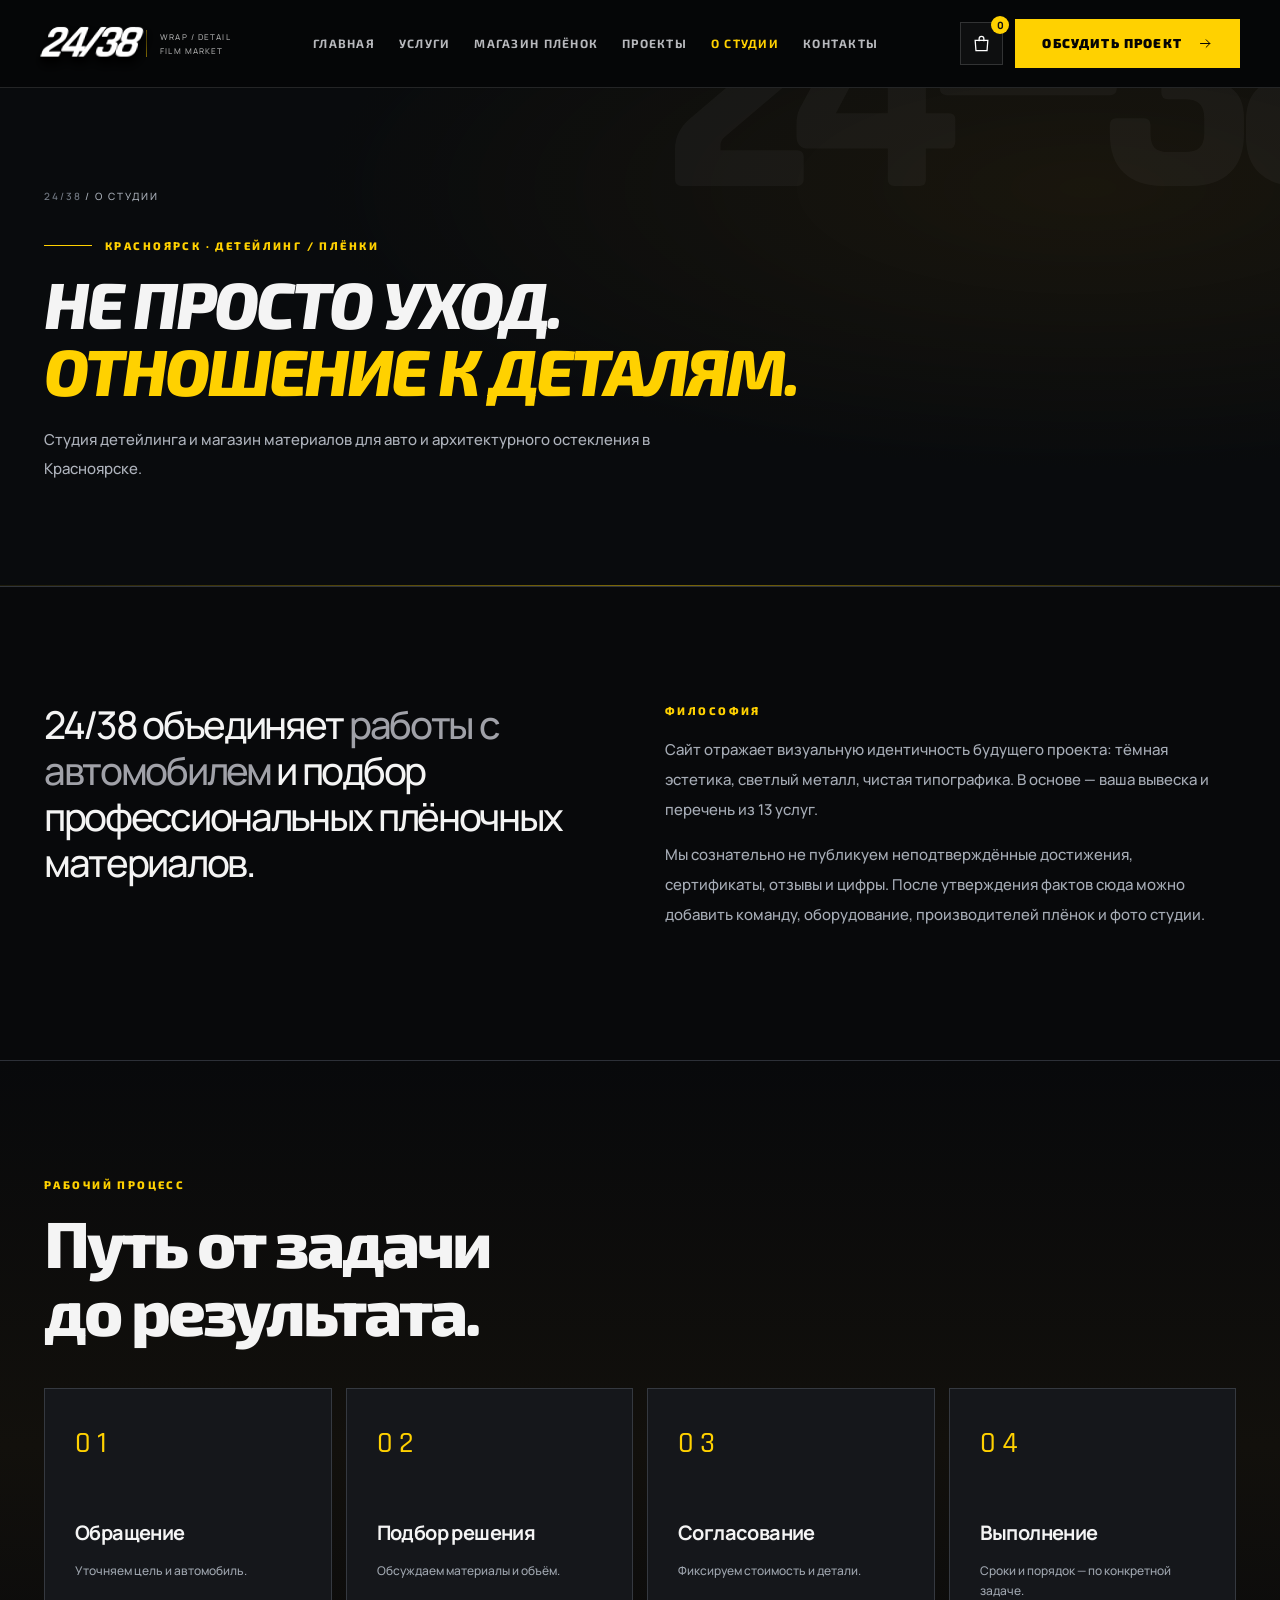
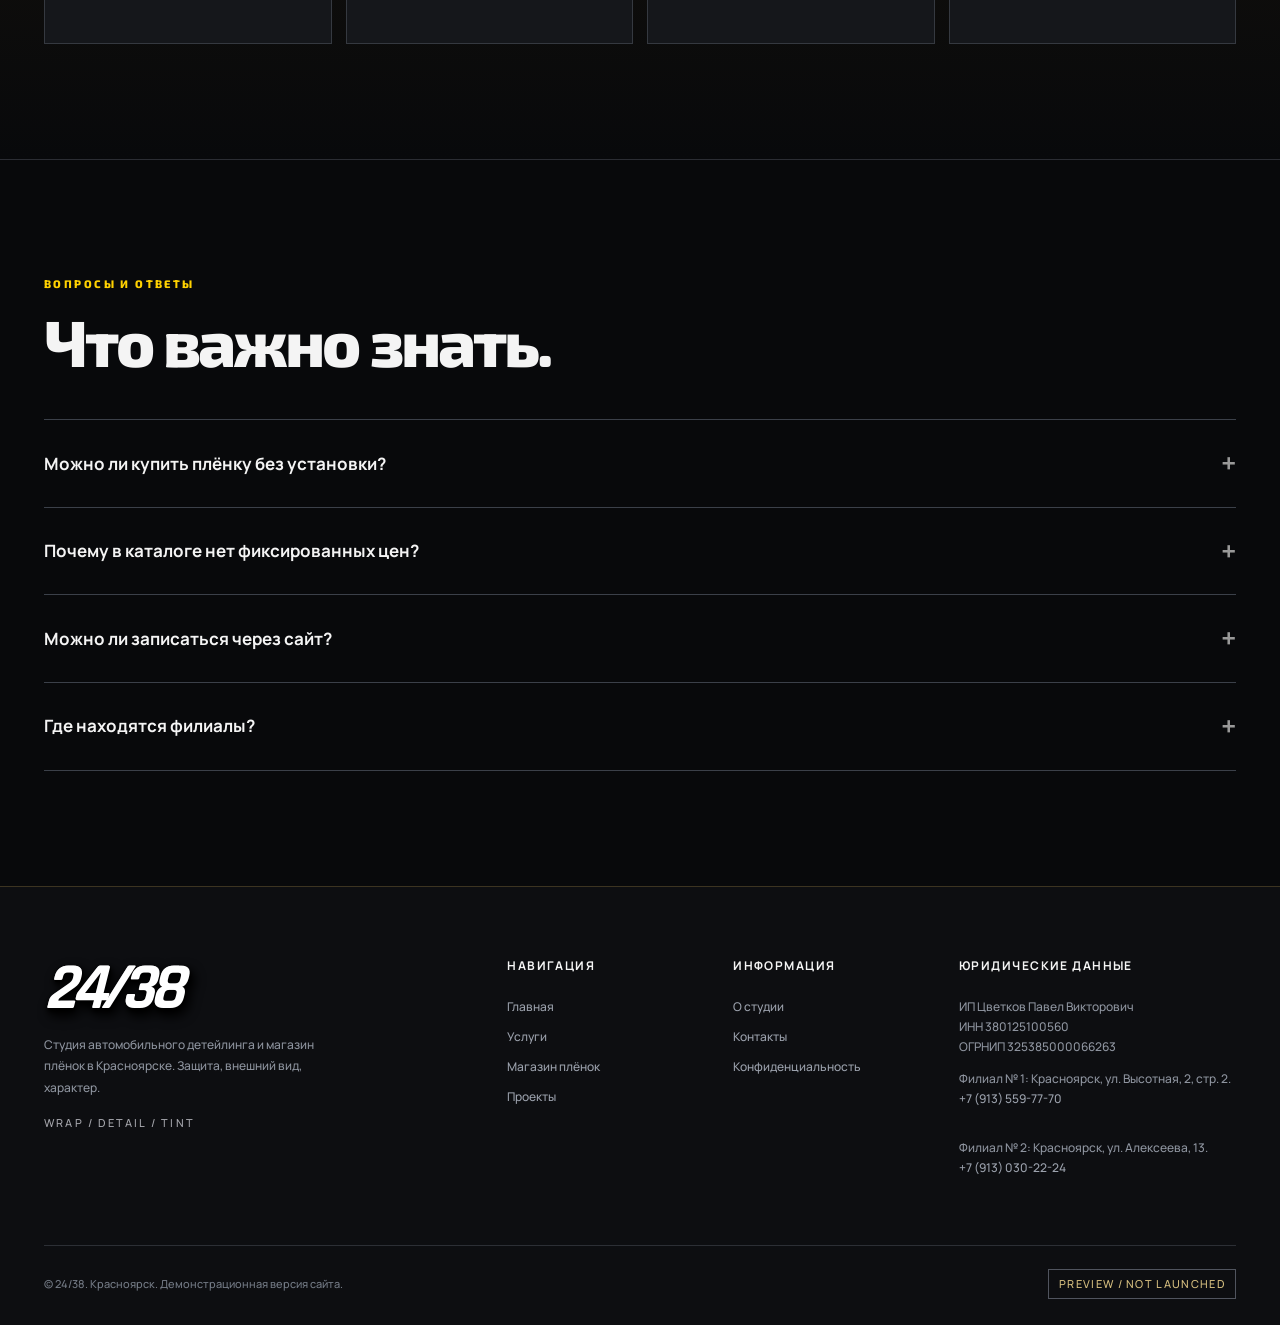
==== commit cb185da4: "contact: publish both branch addresses and phones on about.html" ====
--- a/about.html
+++ b/about.html
@@ -1,5 +1,5 @@
 <!DOCTYPE html><html lang="ru"><head><meta charset="utf-8"><meta name="viewport" content="width=device-width,initial-scale=1"><meta name="theme-color" content="#090a0c"><meta name="robots" content="noindex,nofollow"><meta name="description" content="О компании 24/38: студия детейлинга, оклейки и магазин плёнок в Красноярске."><title>О студии · 24/38 — Детейлинг и плёнки, Красноярск</title><link rel="icon" href="assets/favicon.svg" type="image/svg+xml"><link rel="stylesheet" href="assets/site.css"><link rel="preload" as="image" href="assets/car-outline.png"><meta property="og:title" content="24/38 — Детейлинг и магазин плёнок"><meta property="og:description" content="Демонстрационный сайт студии в Красноярске"><meta property="og:type" content="website"><meta property="og:image" content="assets/sign-reference.jpg"><script type="application/ld+json">{"@context":"https://schema.org","@type":"AutomotiveBusiness","name":"24/38","description":"Детейлинг, оклейка, тонировка и магазин плёнок","areaServed":"Красноярск","url":""}</script></head>
-<body><header class="header"><div class="header__in"><a class="brand" href="index.html" aria-label="24/38 — на главную"><span class="brand-mark serifshine">24/38</span><span class="brand-caption">WRAP / DETAIL<br>FILM MARKET</span></a><nav class="nav" id="primary-nav" aria-label="Главная навигация"><a href="index.html" class="">Главная</a><a href="services.html" class="">Услуги</a><a href="shop.html" class="">Магазин плёнок</a><a href="projects.html" class="">Проекты</a><a href="about.html" class="active">О студии</a><a href="contacts.html" class="">Контакты</a></nav><div class="header-actions"><button class="icon-btn" type="button" data-basket-open aria-label="Моя подборка плёнок"><svg viewBox="0 0 24 24" fill="none" stroke="currentColor" stroke-width="1.6"><path d="M4 8h16l-1 13H5L4 8Z"/><path d="M9 9V6a3 3 0 0 1 6 0v3"/></svg><span class="basket-count">0</span></button><button class="btn btn-white" type="button" data-request="Консультация">Обсудить проект <svg viewBox="0 0 24 24" fill="none" stroke="currentColor" stroke-width="1.6" stroke-linecap="round"><path d="M4 12h15m-6-6 6 6-6 6"/></svg></button><button class="icon-btn menu-toggle" type="button" aria-label="Открыть меню" aria-expanded="false" aria-controls="primary-nav"><svg viewBox="0 0 24 24" fill="none" stroke="currentColor" stroke-width="1.8"><path d="M3 7h18M3 12h18M3 17h18"/></svg></button></div></div></header><main><section class="page-head"><div class="container page-head__in"><div class="breadcrumb"><a href="index.html">24/38</a> / О студии</div><div class="kicker eyebrow-line">Красноярск · Детейлинг / Плёнки</div><h1>Не просто уход.<br><span class="muted">Отношение к деталям.</span></h1><p>Студия детейлинга и магазин материалов для авто и архитектурного остекления в Красноярске.</p></div></section><section class="section"><div class="container"><div class="about-grid"><p class="about-large">24/38 объединяет <span class="muted">работы с автомобилем</span> и подбор профессиональных плёночных материалов.</p><div class="about-side"><div class="kicker">Философия</div><p>Сайт отражает визуальную идентичность будущего проекта: тёмная эстетика, светлый металл, чистая типографика. В основе — ваша вывеска и перечень из 13 услуг.</p><p>Мы сознательно не публикуем неподтверждённые достижения, сертификаты, отзывы и цифры. После утверждения фактов сюда можно добавить команду, оборудование, производителей плёнок и фото студии.</p></div></div></div></section><section class="section catalog-section"><div class="container"><div class="section-head"><div><div class="kicker">Рабочий процесс</div><h2>Путь от задачи<br>до результата.</h2></div></div><div class="process-grid"><div class="process-card"><div class="index-count">01</div><h3>Обращение</h3><p>Уточняем цель и автомобиль.</p></div><div class="process-card"><div class="index-count">02</div><h3>Подбор решения</h3><p>Обсуждаем материалы и объём.</p></div><div class="process-card"><div class="index-count">03</div><h3>Согласование</h3><p>Фиксируем стоимость и детали.</p></div><div class="process-card"><div class="index-count">04</div><h3>Выполнение</h3><p>Сроки и порядок — по конкретной задаче.</p></div></div></div></section><section class="section"><div class="container"><div class="section-head"><div><div class="kicker">Вопросы и ответы</div><h2>Что важно знать.</h2></div></div><div class="faq"><details><summary>Можно ли купить плёнку без установки?</summary><p>На сайте предусмотрен магазин материалов и заявка на подбор. Формат продажи метражом или рулонами, доступность товаров и условия заказа требуется подтвердить.</p></details><details><summary>Почему в каталоге нет фиксированных цен?</summary><p>Вы выбрали формат «цена по запросу». Стоимость зависит от выбранного материала и объёма, а фактический ассортимент ещё не подтверждён.</p></details><details><summary>Можно ли записаться через сайт?</summary><p>В демонстрационной версии можно подготовить и сохранить текст заявки. Автоматическая отправка будет включена после утверждения телефонов, адресов и канала для получения заявок.</p></details><details><summary>Где находятся филиалы?</summary><p>Планируются две карточки филиалов. Их адреса и телефоны появятся после подтверждения актуальных записей в 2ГИС.</p></details></div></div></section></main>
-<footer class="footer"><div class="container"><div class="footer-grid"><div class="footer-brand"><a class="brand" href="index.html"><span class="brand-mark serifshine">24/38</span></a><p>Студия автомобильного детейлинга и магазин плёнок в Красноярске. Защита, внешний вид, характер.</p><span class="micro">WRAP / DETAIL / TINT</span></div><div><strong>Навигация</strong><a href="index.html">Главная</a><a href="services.html">Услуги</a><a href="shop.html">Магазин плёнок</a><a href="projects.html">Проекты</a></div><div><strong>Информация</strong><a href="about.html">О студии</a><a href="contacts.html">Контакты</a><a href="privacy.html">Конфиденциальность</a></div><div><strong>Юридические данные</strong><p>ИП Цветков Павел Викторович<br>ИНН 380125100560<br>ОГРНИП 325385000066263</p><p>Филиал № 2: Красноярск, ул. Алексеева, 13.<br><a href="tel:+79130302224">+7 (913) 030-22-24</a><br>Контакты первого филиала уточняются.</p></div></div><div class="footer-bottom"><span>© 24/38. Красноярск. Демонстрационная версия сайта.</span><span class="draft-tag">Preview / not launched</span></div></div></footer>
+<body><header class="header"><div class="header__in"><a class="brand" href="index.html" aria-label="24/38 — на главную"><span class="brand-mark serifshine">24/38</span><span class="brand-caption">WRAP / DETAIL<br>FILM MARKET</span></a><nav class="nav" id="primary-nav" aria-label="Главная навигация"><a href="index.html" class="">Главная</a><a href="services.html" class="">Услуги</a><a href="shop.html" class="">Магазин плёнок</a><a href="projects.html" class="">Проекты</a><a href="about.html" class="active">О студии</a><a href="contacts.html" class="">Контакты</a></nav><div class="header-actions"><button class="icon-btn" type="button" data-basket-open aria-label="Моя подборка плёнок"><svg viewBox="0 0 24 24" fill="none" stroke="currentColor" stroke-width="1.6"><path d="M4 8h16l-1 13H5L4 8Z"/><path d="M9 9V6a3 3 0 0 1 6 0v3"/></svg><span class="basket-count">0</span></button><button class="btn btn-white" type="button" data-request="Консультация">Обсудить проект <svg viewBox="0 0 24 24" fill="none" stroke="currentColor" stroke-width="1.6" stroke-linecap="round"><path d="M4 12h15m-6-6 6 6-6 6"/></svg></button><button class="icon-btn menu-toggle" type="button" aria-label="Открыть меню" aria-expanded="false" aria-controls="primary-nav"><svg viewBox="0 0 24 24" fill="none" stroke="currentColor" stroke-width="1.8"><path d="M3 7h18M3 12h18M3 17h18"/></svg></button></div></div></header><main><section class="page-head"><div class="container page-head__in"><div class="breadcrumb"><a href="index.html">24/38</a> / О студии</div><div class="kicker eyebrow-line">Красноярск · Детейлинг / Плёнки</div><h1>Не просто уход.<br><span class="muted">Отношение к деталям.</span></h1><p>Студия детейлинга и магазин материалов для авто и архитектурного остекления в Красноярске.</p></div></section><section class="section"><div class="container"><div class="about-grid"><p class="about-large">24/38 объединяет <span class="muted">работы с автомобилем</span> и подбор профессиональных плёночных материалов.</p><div class="about-side"><div class="kicker">Философия</div><p>Сайт отражает визуальную идентичность будущего проекта: тёмная эстетика, светлый металл, чистая типографика. В основе — ваша вывеска и перечень из 13 услуг.</p><p>Мы сознательно не публикуем неподтверждённые достижения, сертификаты, отзывы и цифры. После утверждения фактов сюда можно добавить команду, оборудование, производителей плёнок и фото студии.</p></div></div></div></section><section class="section catalog-section"><div class="container"><div class="section-head"><div><div class="kicker">Рабочий процесс</div><h2>Путь от задачи<br>до результата.</h2></div></div><div class="process-grid"><div class="process-card"><div class="index-count">01</div><h3>Обращение</h3><p>Уточняем цель и автомобиль.</p></div><div class="process-card"><div class="index-count">02</div><h3>Подбор решения</h3><p>Обсуждаем материалы и объём.</p></div><div class="process-card"><div class="index-count">03</div><h3>Согласование</h3><p>Фиксируем стоимость и детали.</p></div><div class="process-card"><div class="index-count">04</div><h3>Выполнение</h3><p>Сроки и порядок — по конкретной задаче.</p></div></div></div></section><section class="section"><div class="container"><div class="section-head"><div><div class="kicker">Вопросы и ответы</div><h2>Что важно знать.</h2></div></div><div class="faq"><details><summary>Можно ли купить плёнку без установки?</summary><p>На сайте предусмотрен магазин материалов и заявка на подбор. Формат продажи метражом или рулонами, доступность товаров и условия заказа требуется подтвердить.</p></details><details><summary>Почему в каталоге нет фиксированных цен?</summary><p>Вы выбрали формат «цена по запросу». Стоимость зависит от выбранного материала и объёма, а фактический ассортимент ещё не подтверждён.</p></details><details><summary>Можно ли записаться через сайт?</summary><p>В демонстрационной версии можно подготовить и сохранить текст заявки. Автоматическая отправка будет включена после утверждения телефонов, адресов и канала для получения заявок.</p></details><details><summary>Где находятся филиалы?</summary><p>Два филиала в Красноярске: ул. Высотная, 2, стр. 2 — +7 (913) 559-77-70; ул. Алексеева, 13 — +7 (913) 030-22-24. Адреса и телефоны предоставлены владельцем. Время работы уточняется.</p></details></div></div></section></main>
+<footer class="footer"><div class="container"><div class="footer-grid"><div class="footer-brand"><a class="brand" href="index.html"><span class="brand-mark serifshine">24/38</span></a><p>Студия автомобильного детейлинга и магазин плёнок в Красноярске. Защита, внешний вид, характер.</p><span class="micro">WRAP / DETAIL / TINT</span></div><div><strong>Навигация</strong><a href="index.html">Главная</a><a href="services.html">Услуги</a><a href="shop.html">Магазин плёнок</a><a href="projects.html">Проекты</a></div><div><strong>Информация</strong><a href="about.html">О студии</a><a href="contacts.html">Контакты</a><a href="privacy.html">Конфиденциальность</a></div><div><strong>Юридические данные</strong><p>ИП Цветков Павел Викторович<br>ИНН 380125100560<br>ОГРНИП 325385000066263</p><p>Филиал № 1: Красноярск, ул. Высотная, 2, стр. 2.<br><a href="tel:+79135597770">+7 (913) 559-77-70</a><br>Филиал № 2: Красноярск, ул. Алексеева, 13.<br><a href="tel:+79130302224">+7 (913) 030-22-24</a></p></div></div><div class="footer-bottom"><span>© 24/38. Красноярск. Демонстрационная версия сайта.</span><span class="draft-tag">Preview / not launched</span></div></div></footer>
 <div class="modal-backdrop" id="request-modal" role="dialog" aria-modal="true" aria-label="Запрос консультации"><div class="modal"><button class="modal-close" type="button" aria-label="Закрыть окно">×</button><div class="kicker">Связаться со студией</div><h2>Обсудим вашу задачу</h2><p>Сейчас это демонстрационная форма. Сведения остаются у вас: скопируйте или сохраните заявку для отправки после подключения контактов и обработки заявок.</p><label class="field">Ваше имя <input type="text" id="modal-name" autocomplete="name" placeholder="Как к вам обращаться"></label><label class="field">Телефон или мессенджер <input type="text" id="modal-contact" autocomplete="tel" placeholder="Контакт для ответа"></label><label class="field">Интересующий материал или услуга <input type="text" id="modal-subject" placeholder="Что нужно подобрать"></label><label class="field">Комментарий <textarea id="modal-notes" placeholder="Автомобиль, тип плёнки, объём, пожелания"></textarea></label><div class="modal-actions"><button class="btn btn-white" id="copy-request" type="button">Скопировать заявку</button><button class="btn btn-dark" id="download-request" type="button">Сохранить .txt</button></div><div class="request-output" id="modal-feedback" role="status"></div><p class="small-print">Данные из формы не отправляются на сервер и не передаются третьим лицам.</p></div></div>
-<div class="modal-backdrop" id="basket-modal" role="dialog" aria-modal="true" aria-label="Подборка материалов"><div class="modal"><button class="modal-close basket-close" type="button" aria-label="Закрыть окно">×</button><div class="kicker">Film selection</div><h2>Ваша подборка</h2><p>Соберите интересующие материалы. Цена, наличие и способ продажи согласуются индивидуально.</p><ul class="basket-list" id="basket-list"></ul><div class="modal-actions"><button class="btn btn-white" id="basket-request" type="button">Запросить подбор</button><button class="btn btn-dark basket-close" type="button">Продолжить просмотр</button></div></div></div><script src="assets/site.js" defer></script><a class="mobile-call" href="tel:+79130302224" aria-label="Позвонить в филиал на Алексеева, 13"><span aria-hidden="true">☎</span> Позвонить в 24/38</a></body></html>+<div class="modal-backdrop" id="basket-modal" role="dialog" aria-modal="true" aria-label="Подборка материалов"><div class="modal"><button class="modal-close basket-close" type="button" aria-label="Закрыть окно">×</button><div class="kicker">Film selection</div><h2>Ваша подборка</h2><p>Соберите интересующие материалы. Цена, наличие и способ продажи согласуются индивидуально.</p><ul class="basket-list" id="basket-list"></ul><div class="modal-actions"><button class="btn btn-white" id="basket-request" type="button">Запросить подбор</button><button class="btn btn-dark basket-close" type="button">Продолжить просмотр</button></div></div></div><script src="assets/site.js" defer></script><a class="mobile-call" href="contacts.html#branches" aria-label="Выбрать филиал 24/38 и позвонить"><span aria-hidden="true">☎</span> Выбрать филиал · Позвонить</a></body></html>
--- a/assets/site.css
+++ b/assets/site.css
@@ -258,3 +258,25 @@
 .hero-v4,.hero-v4 .hero__in{min-height:805px}
 }
 @media(prefers-reduced-motion:reduce){.hero-visual:after,.hero-v4 .hero-num{animation:none!important}}
+
+
+/* Compact phone contact action — mobile only, always functional. */
+.mobile-call{display:none}
+.branch-actions{display:flex;flex-wrap:wrap;gap:10px;margin-top:20px}
+.branch-actions .btn{padding:13px 17px;font-size:11px}
+.branch strong{color:#f6f1dd}
+.branch a[href^="tel:"]{color:var(--accent);font-weight:800;text-decoration:underline;text-underline-offset:3px}
+.reveal-ready{transition:opacity .65s ease,transform .65s ease}
+.reveal-ready:not(.reveal-in){opacity:0;transform:translateY(22px)}
+.reveal-ready.reveal-in{opacity:1;transform:translateY(0)}
+@media(max-width:880px){
+ body{padding-bottom:78px}
+ .mobile-call{display:flex;position:fixed;z-index:91;bottom:calc(12px + env(safe-area-inset-bottom,0px));left:16px;right:16px;height:54px;justify-content:center;align-items:center;gap:12px;background:var(--accent);border:1px solid #ffea6a;color:#080808;box-shadow:0 12px 35px #000c,0 0 26px #ffd0002e;font:900 14px 'Exo 2',sans-serif;letter-spacing:.1em;text-transform:uppercase}
+ .mobile-call span{font-size:22px}
+ .mobile-call:active{transform:scale(.98)}
+}
+@media(max-width:350px){.mobile-call{font-size:12px}}
+@media(prefers-reduced-motion:reduce){.reveal-ready,.reveal-ready:not(.reveal-in){opacity:1!important;transform:none!important;transition:none!important}}
+
+/* Local, brand-owned fallback silhouette if the licensed photo cannot load. */
+.hero-visual{background:radial-gradient(ellipse at 55% 58%,#71520c4e,transparent 70%),url('car-outline.png') center 55%/90% auto no-repeat}
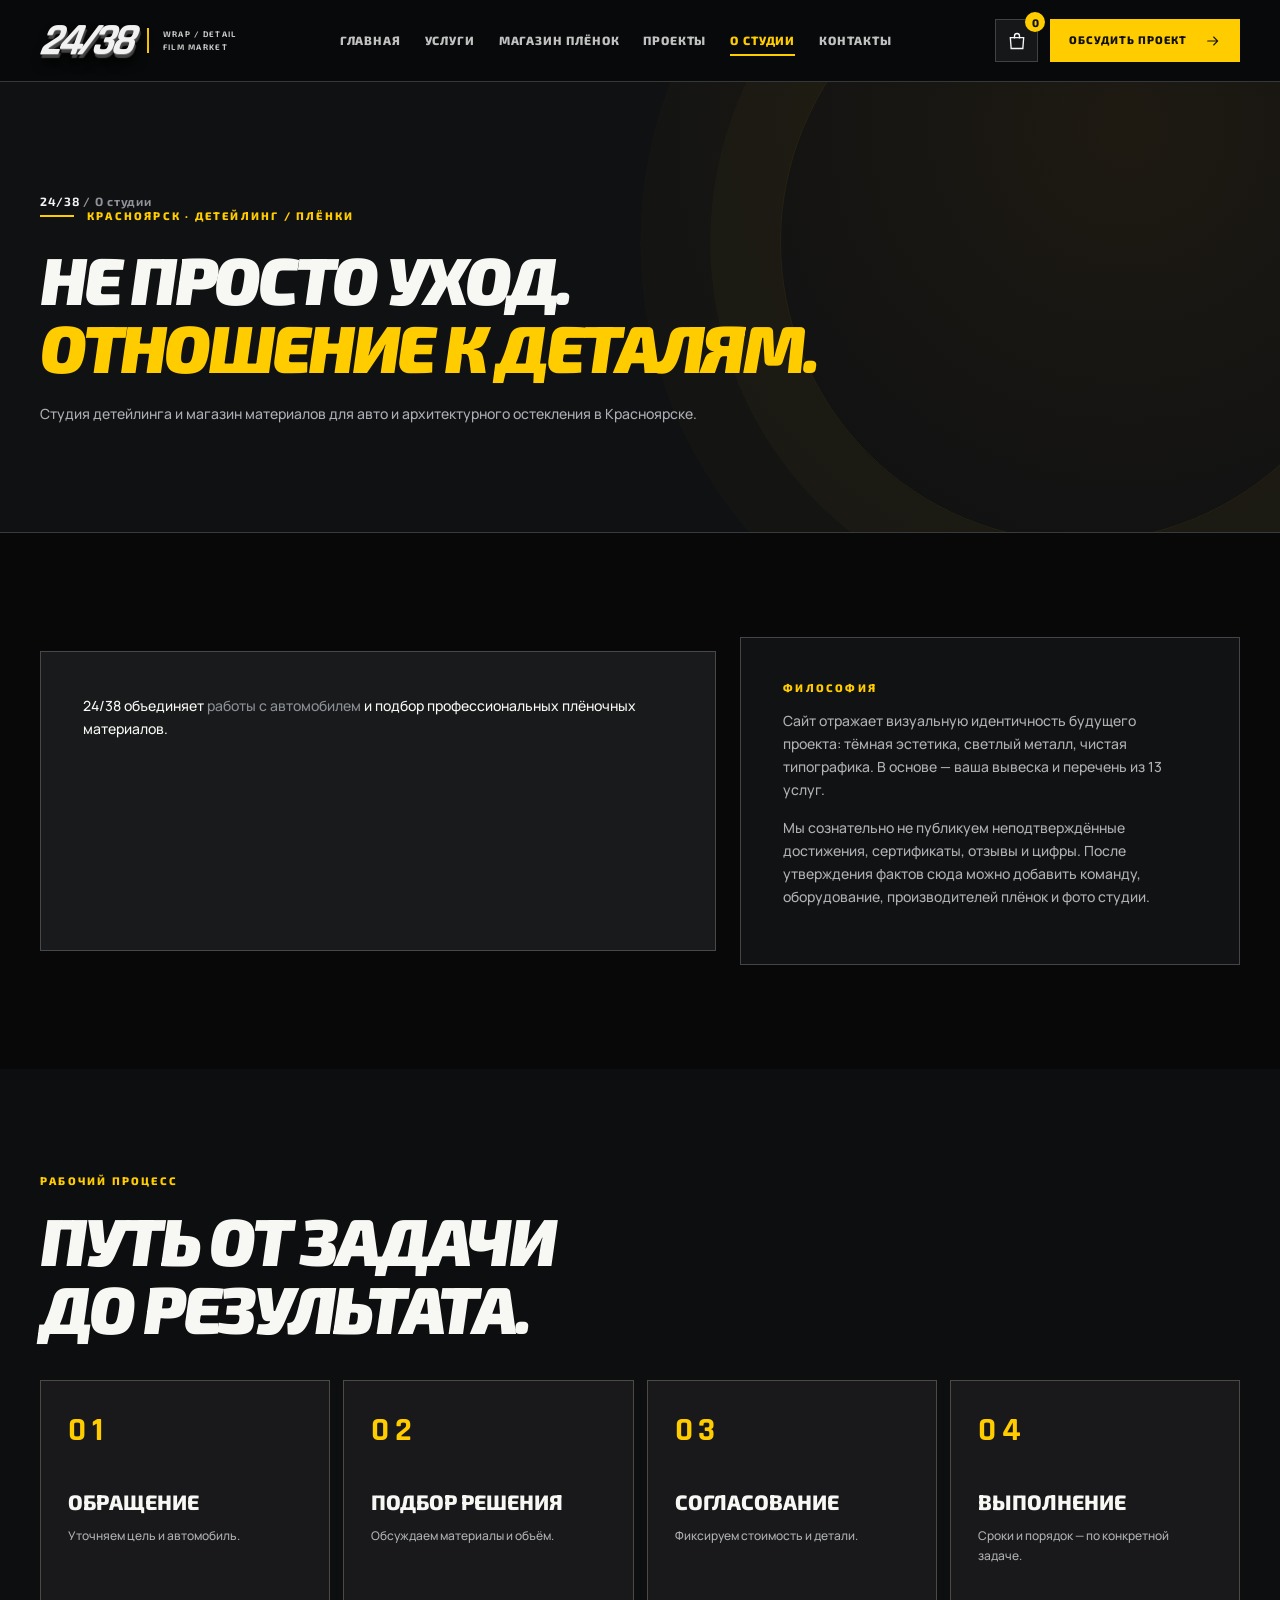
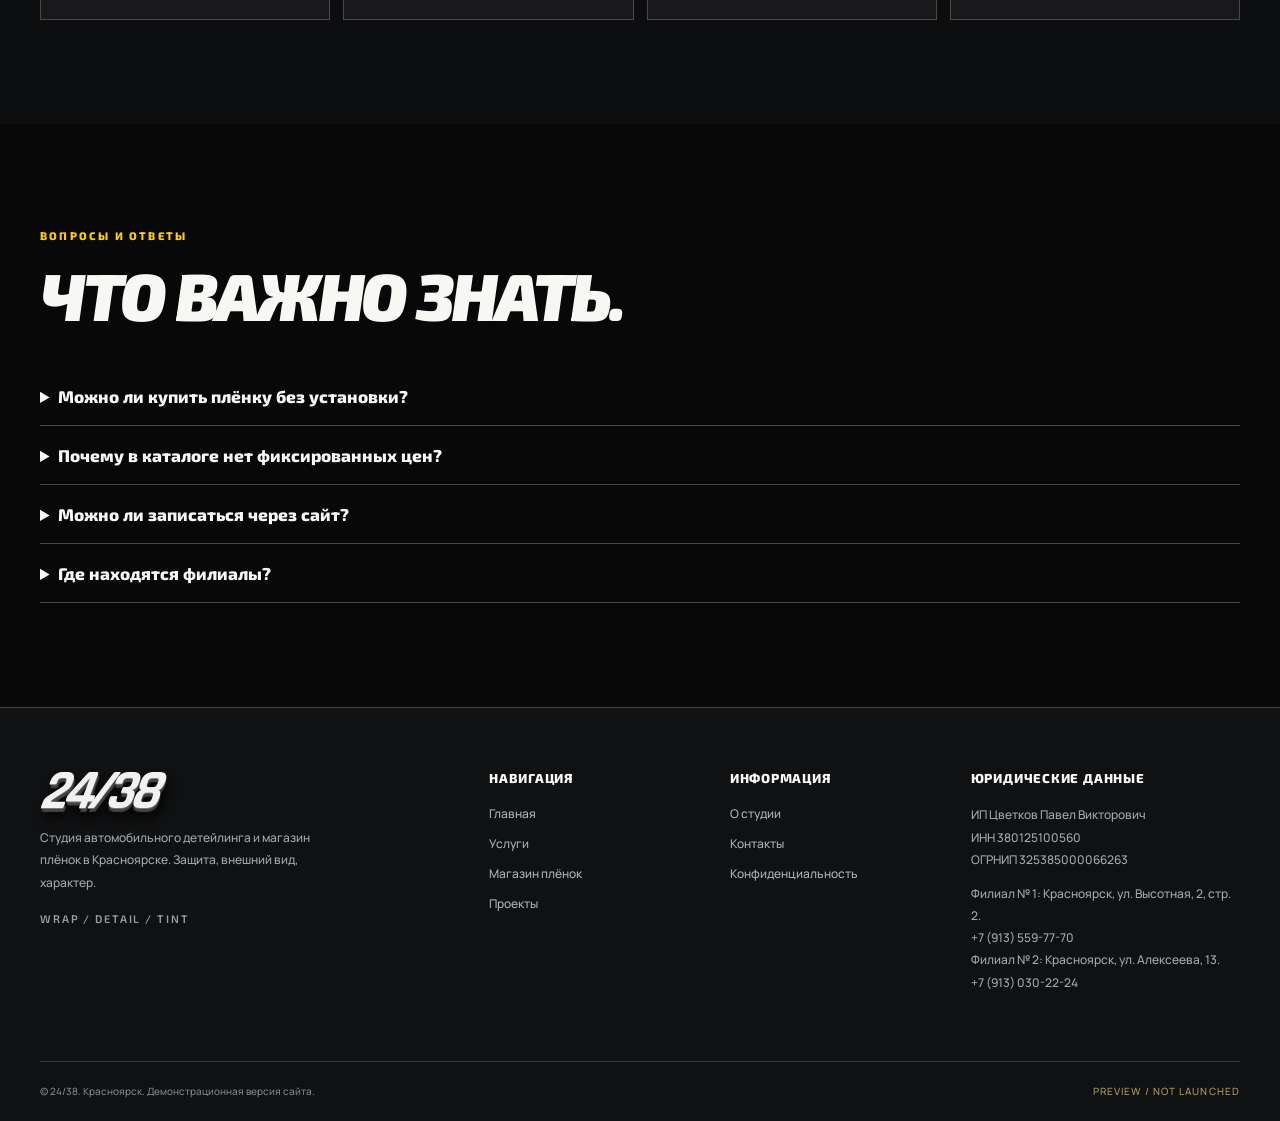
==== commit 19069591: "cleanup: remove legacy car and old preview references in about.html" ====
--- a/about.html
+++ b/about.html
@@ -1,4 +1,4 @@
-<!DOCTYPE html><html lang="ru"><head><meta charset="utf-8"><meta name="viewport" content="width=device-width,initial-scale=1"><meta name="theme-color" content="#090a0c"><meta name="robots" content="noindex,nofollow"><meta name="description" content="О компании 24/38: студия детейлинга, оклейки и магазин плёнок в Красноярске."><title>О студии · 24/38 — Детейлинг и плёнки, Красноярск</title><link rel="icon" href="assets/favicon.svg" type="image/svg+xml"><link rel="stylesheet" href="assets/site.css"><link rel="preload" as="image" href="assets/car-outline.png"><meta property="og:title" content="24/38 — Детейлинг и магазин плёнок"><meta property="og:description" content="Демонстрационный сайт студии в Красноярске"><meta property="og:type" content="website"><meta property="og:image" content="assets/sign-reference.jpg"><script type="application/ld+json">{"@context":"https://schema.org","@type":"AutomotiveBusiness","name":"24/38","description":"Детейлинг, оклейка, тонировка и магазин плёнок","areaServed":"Красноярск","url":""}</script></head>
+<!DOCTYPE html><html lang="ru"><head><meta charset="utf-8"><meta name="viewport" content="width=device-width,initial-scale=1"><meta name="theme-color" content="#090a0c"><meta name="robots" content="noindex,nofollow"><meta name="description" content="О компании 24/38: студия детейлинга, оклейки и магазин плёнок в Красноярске."><title>О студии · 24/38 — Детейлинг и плёнки, Красноярск</title><link rel="icon" href="assets/favicon.svg" type="image/svg+xml"><link rel="stylesheet" href="assets/site.css"><meta property="og:title" content="24/38 — Детейлинг и магазин плёнок"><meta property="og:description" content="Демонстрационный сайт студии в Красноярске"><meta property="og:type" content="website"><meta property="og:image" content="assets/hero-corvette.webp"><script type="application/ld+json">{"@context":"https://schema.org","@type":"AutomotiveBusiness","name":"24/38","description":"Детейлинг, оклейка, тонировка и магазин плёнок","areaServed":"Красноярск","url":""}</script></head>
 <body><header class="header"><div class="header__in"><a class="brand" href="index.html" aria-label="24/38 — на главную"><span class="brand-mark serifshine">24/38</span><span class="brand-caption">WRAP / DETAIL<br>FILM MARKET</span></a><nav class="nav" id="primary-nav" aria-label="Главная навигация"><a href="index.html" class="">Главная</a><a href="services.html" class="">Услуги</a><a href="shop.html" class="">Магазин плёнок</a><a href="projects.html" class="">Проекты</a><a href="about.html" class="active">О студии</a><a href="contacts.html" class="">Контакты</a></nav><div class="header-actions"><button class="icon-btn" type="button" data-basket-open aria-label="Моя подборка плёнок"><svg viewBox="0 0 24 24" fill="none" stroke="currentColor" stroke-width="1.6"><path d="M4 8h16l-1 13H5L4 8Z"/><path d="M9 9V6a3 3 0 0 1 6 0v3"/></svg><span class="basket-count">0</span></button><button class="btn btn-white" type="button" data-request="Консультация">Обсудить проект <svg viewBox="0 0 24 24" fill="none" stroke="currentColor" stroke-width="1.6" stroke-linecap="round"><path d="M4 12h15m-6-6 6 6-6 6"/></svg></button><button class="icon-btn menu-toggle" type="button" aria-label="Открыть меню" aria-expanded="false" aria-controls="primary-nav"><svg viewBox="0 0 24 24" fill="none" stroke="currentColor" stroke-width="1.8"><path d="M3 7h18M3 12h18M3 17h18"/></svg></button></div></div></header><main><section class="page-head"><div class="container page-head__in"><div class="breadcrumb"><a href="index.html">24/38</a> / О студии</div><div class="kicker eyebrow-line">Красноярск · Детейлинг / Плёнки</div><h1>Не просто уход.<br><span class="muted">Отношение к деталям.</span></h1><p>Студия детейлинга и магазин материалов для авто и архитектурного остекления в Красноярске.</p></div></section><section class="section"><div class="container"><div class="about-grid"><p class="about-large">24/38 объединяет <span class="muted">работы с автомобилем</span> и подбор профессиональных плёночных материалов.</p><div class="about-side"><div class="kicker">Философия</div><p>Сайт отражает визуальную идентичность будущего проекта: тёмная эстетика, светлый металл, чистая типографика. В основе — ваша вывеска и перечень из 13 услуг.</p><p>Мы сознательно не публикуем неподтверждённые достижения, сертификаты, отзывы и цифры. После утверждения фактов сюда можно добавить команду, оборудование, производителей плёнок и фото студии.</p></div></div></div></section><section class="section catalog-section"><div class="container"><div class="section-head"><div><div class="kicker">Рабочий процесс</div><h2>Путь от задачи<br>до результата.</h2></div></div><div class="process-grid"><div class="process-card"><div class="index-count">01</div><h3>Обращение</h3><p>Уточняем цель и автомобиль.</p></div><div class="process-card"><div class="index-count">02</div><h3>Подбор решения</h3><p>Обсуждаем материалы и объём.</p></div><div class="process-card"><div class="index-count">03</div><h3>Согласование</h3><p>Фиксируем стоимость и детали.</p></div><div class="process-card"><div class="index-count">04</div><h3>Выполнение</h3><p>Сроки и порядок — по конкретной задаче.</p></div></div></div></section><section class="section"><div class="container"><div class="section-head"><div><div class="kicker">Вопросы и ответы</div><h2>Что важно знать.</h2></div></div><div class="faq"><details><summary>Можно ли купить плёнку без установки?</summary><p>На сайте предусмотрен магазин материалов и заявка на подбор. Формат продажи метражом или рулонами, доступность товаров и условия заказа требуется подтвердить.</p></details><details><summary>Почему в каталоге нет фиксированных цен?</summary><p>Вы выбрали формат «цена по запросу». Стоимость зависит от выбранного материала и объёма, а фактический ассортимент ещё не подтверждён.</p></details><details><summary>Можно ли записаться через сайт?</summary><p>В демонстрационной версии можно подготовить и сохранить текст заявки. Автоматическая отправка будет включена после утверждения телефонов, адресов и канала для получения заявок.</p></details><details><summary>Где находятся филиалы?</summary><p>Два филиала в Красноярске: ул. Высотная, 2, стр. 2 — +7 (913) 559-77-70; ул. Алексеева, 13 — +7 (913) 030-22-24. Адреса и телефоны предоставлены владельцем. Время работы уточняется.</p></details></div></div></section></main>
 <footer class="footer"><div class="container"><div class="footer-grid"><div class="footer-brand"><a class="brand" href="index.html"><span class="brand-mark serifshine">24/38</span></a><p>Студия автомобильного детейлинга и магазин плёнок в Красноярске. Защита, внешний вид, характер.</p><span class="micro">WRAP / DETAIL / TINT</span></div><div><strong>Навигация</strong><a href="index.html">Главная</a><a href="services.html">Услуги</a><a href="shop.html">Магазин плёнок</a><a href="projects.html">Проекты</a></div><div><strong>Информация</strong><a href="about.html">О студии</a><a href="contacts.html">Контакты</a><a href="privacy.html">Конфиденциальность</a></div><div><strong>Юридические данные</strong><p>ИП Цветков Павел Викторович<br>ИНН 380125100560<br>ОГРНИП 325385000066263</p><p>Филиал № 1: Красноярск, ул. Высотная, 2, стр. 2.<br><a href="tel:+79135597770">+7 (913) 559-77-70</a><br>Филиал № 2: Красноярск, ул. Алексеева, 13.<br><a href="tel:+79130302224">+7 (913) 030-22-24</a></p></div></div><div class="footer-bottom"><span>© 24/38. Красноярск. Демонстрационная версия сайта.</span><span class="draft-tag">Preview / not launched</span></div></div></footer>
 <div class="modal-backdrop" id="request-modal" role="dialog" aria-modal="true" aria-label="Запрос консультации"><div class="modal"><button class="modal-close" type="button" aria-label="Закрыть окно">×</button><div class="kicker">Связаться со студией</div><h2>Обсудим вашу задачу</h2><p>Сейчас это демонстрационная форма. Сведения остаются у вас: скопируйте или сохраните заявку для отправки после подключения контактов и обработки заявок.</p><label class="field">Ваше имя <input type="text" id="modal-name" autocomplete="name" placeholder="Как к вам обращаться"></label><label class="field">Телефон или мессенджер <input type="text" id="modal-contact" autocomplete="tel" placeholder="Контакт для ответа"></label><label class="field">Интересующий материал или услуга <input type="text" id="modal-subject" placeholder="Что нужно подобрать"></label><label class="field">Комментарий <textarea id="modal-notes" placeholder="Автомобиль, тип плёнки, объём, пожелания"></textarea></label><div class="modal-actions"><button class="btn btn-white" id="copy-request" type="button">Скопировать заявку</button><button class="btn btn-dark" id="download-request" type="button">Сохранить .txt</button></div><div class="request-output" id="modal-feedback" role="status"></div><p class="small-print">Данные из формы не отправляются на сервер и не передаются третьим лицам.</p></div></div>
--- a/assets/site.css
+++ b/assets/site.css
@@ -1,282 +1,374 @@
-@import url('https://fonts.googleapis.com/css2?family=Exo+2:ital,wght@0,400;0,500;0,600;0,700;0,800;0,900;1,700;1,800&family=Manrope:wght@400;500;600;700;800&family=Rajdhani:wght@500;600;700&display=swap');
-:root{--bg:#090a0c;--surface:#111317;--panel:#17191e;--line:#33363b;--silver:#d6d8dc;--muted:#93979f;--muted2:#666b75;--white:#f4f4f4;--max:1440px;--ease:cubic-bezier(.2,.8,.2,1)}
-*{box-sizing:border-box}html{scroll-behavior:smooth}body{margin:0;background:var(--bg);color:#f2f3f4;font:500 15px/1.65 'Manrope','Arial',sans-serif;overflow-x:hidden;-webkit-font-smoothing:antialiased}body.modal-open{overflow:hidden}a{color:inherit;text-decoration:none}button,input,select,textarea{font:inherit}button{cursor:pointer}button:focus-visible,a:focus-visible,input:focus-visible,select:focus-visible,textarea:focus-visible{outline:2px solid #d4d7dc;outline-offset:3px}img{max-width:100%;display:block}::selection{background:#e1e3e6;color:#050505}.container{width:min(calc(100% - 88px),var(--max));margin:auto}.kicker{font-size:11px;font-weight:800;letter-spacing:.28em;text-transform:uppercase;color:#a9aeb9}.micro{font-size:11px;letter-spacing:.2em;text-transform:uppercase;color:var(--muted)}.index-count{font-family:'Rajdhani','Arial',sans-serif;font-size:13px;letter-spacing:.2em;color:#9097a1}.bright{color:#fff}.muted{color:#9398a2}.serifshine{background:linear-gradient(178deg,#fff 6%,#d9dbe0 32%,#9299a6 48%,#fff 65%,#8b929b 90%);color:transparent;background-clip:text;-webkit-background-clip:text;filter:drop-shadow(0 2px 2px #000)}.header{height:84px;position:sticky;top:0;z-index:90;background:rgba(8,9,11,.88);backdrop-filter:blur(24px);border-bottom:1px solid rgba(255,255,255,.1)}.header__in{width:min(calc(100% - 88px),var(--max));height:100%;margin:auto;display:flex;align-items:center;justify-content:space-between;gap:24px}.brand{display:flex;align-items:center;gap:13px;white-space:nowrap}.brand-mark{font-family:'Rajdhani',Impact,sans-serif;font-weight:700;font-size:40px;line-height:1;letter-spacing:-.08em;font-style:italic;transform:skewX(-7deg);color:#fff;text-shadow:1px 2px 1px #777,3px 4px 3px #000}.brand-caption{border-left:1px solid #52565d;padding-left:13px;font-size:8px;letter-spacing:.29em;line-height:1.65;color:#a2a6af;text-transform:uppercase}.nav{display:flex;gap:24px;align-items:center}.nav a{font-size:12px;text-transform:uppercase;letter-spacing:.09em;color:#b4b8c0;transition:color .2s}.nav a:hover,.nav a.active{color:#fff}.header-actions{display:flex;gap:12px;align-items:center}.btn{border:1px solid #444851;display:inline-flex;align-items:center;justify-content:center;gap:16px;padding:16px 26px;font-size:12px;font-weight:800;letter-spacing:.07em;text-transform:uppercase;line-height:1.2;transition:background .23s,transform .23s,border-color .23s;white-space:nowrap;background:transparent;color:#f7f7f7}.btn:hover{transform:translateY(-2px);border-color:#aaa}.btn-white{background:#f0f1f3;color:#0b0d10;border-color:#f0f1f3}.btn-white:hover{background:#c6cad0;border-color:#c6cad0}.btn-dark{background:#202228}.btn svg{width:15px;height:15px}.icon-btn{border:1px solid #383b42;background:rgba(255,255,255,.035);color:#fff;width:43px;height:43px;display:grid;place-items:center;position:relative}.icon-btn svg{width:19px;height:19px}.basket-count{position:absolute;top:-7px;right:-7px;min-width:18px;height:18px;background:#eff0f2;color:#111;border-radius:20px;padding:1px 4px;font-size:10px;font-weight:800;display:grid;place-items:center}.menu-toggle{display:none}.sep{height:1px;background:rgba(255,255,255,.11)}
-.hero{min-height:720px;position:relative;overflow:hidden;background:radial-gradient(ellipse 45% 57% at 75% 42%,#252931 0%,#0d0f13 66%,transparent 100%),linear-gradient(135deg,#13161b,#070809 60%)}.hero:before{content:'';position:absolute;width:650px;height:650px;top:-380px;left:36%;background:radial-gradient(circle,#7b849b34,transparent 65%);pointer-events:none}.hero:after{content:'';position:absolute;left:0;right:0;bottom:0;height:270px;background:linear-gradient(transparent,#090a0c);pointer-events:none}.hero-lines{position:absolute;inset:0;background:repeating-linear-gradient(90deg,transparent 0,transparent 19.7%,#ffffff06 20%,transparent 20.03%);opacity:.65}.hero__in{position:relative;z-index:2;min-height:720px;padding:95px 0 70px;display:flex;align-items:center}.hero-copy{width:52%;z-index:4;position:relative}.hero-num{font-family:'Rajdhani',Impact,sans-serif;line-height:.7;font-size:clamp(150px,18vw,300px);font-weight:700;font-style:italic;letter-spacing:-.095em;opacity:.96;margin:40px 0 48px;transform:skewX(-5deg);text-shadow:0 13px 22px #000a}.hero h1{font-size:clamp(37px,4.1vw,67px);font-weight:800;letter-spacing:-.064em;line-height:1.03;max-width:780px;margin:18px 0 20px}.hero h1 em{font-style:normal;color:#999da6}.hero p{max-width:490px;font-size:15px;color:#a6aab2;line-height:1.9}.hero-cta{display:flex;gap:14px;flex-wrap:wrap;margin-top:32px}.hero-car{position:absolute;width:74%;max-width:1100px;right:-4%;top:40%;transform:translateY(-35%);filter:drop-shadow(0 0 30px #e7ecff21);z-index:2;opacity:.98}.hero-car img{width:100%;height:auto}.hero-glow{position:absolute;right:5%;top:42%;width:720px;height:340px;border-radius:50%;filter:blur(45px);background:radial-gradient(ellipse,#a7b2ca22,transparent 70%)}.hero-bottom{position:absolute;bottom:36px;left:0;right:0;display:flex;align-items:center;justify-content:space-between;z-index:4}.hero-bottom span{font-size:11px;text-transform:uppercase;letter-spacing:.22em;color:#9297a0}.scroll-mark{display:flex;align-items:center;gap:13px}.scroll-mark i{display:block;width:48px;height:1px;background:#656b75}
-.marquee{background:#111317;border-top:1px solid #34373d;border-bottom:1px solid #34373d;overflow:hidden}.marquee-in{display:flex;gap:40px;min-width:max-content;white-space:nowrap;animation:marquee 34s linear infinite;padding:17px 0}.marquee span{font:700 15px 'Rajdhani',sans-serif;text-transform:uppercase;letter-spacing:.28em;color:#9a9ea7}.marquee b{color:#5f636b}@keyframes marquee{to{transform:translateX(-50%)}}
-.section{padding:115px 0}.section-head{display:flex;align-items:end;justify-content:space-between;gap:28px;margin-bottom:44px}.section-head h2,.page-head h1{font-size:clamp(37px,5.1vw,77px);line-height:1.05;letter-spacing:-.065em;max-width:900px;margin:15px 0 0}.section-head p{color:#9298a0;max-width:350px}.eyebrow-line{display:flex;align-items:center;gap:13px}.eyebrow-line:before{content:'';height:1px;width:48px;background:#b9bdc2}.link-inline{font-size:11px;letter-spacing:.16em;text-transform:uppercase;border-bottom:1px solid #9ea3aa;padding-bottom:9px;display:inline-flex;gap:18px;align-items:center;white-space:nowrap}.link-inline:hover{color:white;border-color:white}.service-grid{display:grid;grid-template-columns:repeat(3,1fr);gap:12px}.service-tile{background:linear-gradient(142deg,#1e2127,#111216 72%);min-height:290px;padding:32px;border:1px solid #35373d;position:relative;overflow:hidden;transition:border-color .2s,transform .25s}.service-tile:hover{transform:translateY(-4px);border-color:#808690}.service-tile:before{content:'';position:absolute;width:260px;height:260px;right:-90px;top:-100px;border-radius:50%;border:1px solid #ffffff17;box-shadow:0 0 0 36px #ffffff04,0 0 0 73px #ffffff03}.service-tile .num{font-family:Rajdhani,sans-serif;font-size:42px;color:#717781;font-weight:600}.service-tile h3{font-size:26px;letter-spacing:-.05em;line-height:1.15;margin:62px 0 8px}.service-tile p{font-size:13px;line-height:1.7;color:#969ba6;max-width:280px;margin:0}.service-tile .arrow{position:absolute;right:32px;top:32px;color:#c3c6cb;font-size:25px}.service-tile.featured{background:radial-gradient(ellipse at 72% 0%,#49515a65,transparent 55%),linear-gradient(140deg,#272a30,#16181d)}
-.split-section{display:grid;grid-template-columns:1fr 1fr;gap:48px;align-items:center}.dark-image{border:1px solid #393c43;background:radial-gradient(ellipse at 75% 30%,#42474f,#101114 60%);height:570px;overflow:hidden;position:relative}.dark-image img{position:absolute;width:122%;max-width:none;left:-10%;top:38%;transform:translateY(-25%);filter:drop-shadow(0 0 35px #ffffff28)}.dark-image .corner{position:absolute;bottom:26px;left:29px;color:#aaa;font-size:10px;letter-spacing:.2em;text-transform:uppercase}.split-content h2{font-size:clamp(34px,4vw,64px);letter-spacing:-.06em;line-height:1.1;margin:17px 0 22px}.split-content p{max-width:590px;color:#a7abb3;line-height:1.95}.steps{display:grid;grid-template-columns:repeat(3,1fr);gap:16px;margin:40px 0 0}.step{border-top:1px solid #777c85;padding-top:15px}.step strong{display:block;font-family:Rajdhani,sans-serif;font-size:36px;color:#e1e3e7}.step span{display:block;font-size:12px;color:#a6aab2}
-.catalog-section{background:#111318;border-top:1px solid #2d3038;border-bottom:1px solid #2b2d33}.catalog-preview{display:grid;grid-template-columns:repeat(3,1fr);gap:14px}.film-preview{border:1px solid #35383e;background:#131419;min-height:370px;padding:19px;position:relative;overflow:hidden;transition:transform .3s}.film-preview:hover{transform:translateY(-3px)}.film-visual{height:235px;position:relative;overflow:hidden;border:1px solid #343943;background:linear-gradient(120deg,#1c1d22,#494f59 48%,#0c0c0e 51%,#282b33 72%,#090a0c)}.film-visual:before{content:'';position:absolute;inset:0;background:repeating-linear-gradient(113deg,transparent 0 30px,#fff1 31px,transparent 34px);transform:skewX(-17deg)}.film-visual:after{content:'';position:absolute;top:-40%;left:45%;width:120px;height:440px;background:linear-gradient(90deg,transparent,#ffffff48 50%,transparent);transform:rotate(31deg);filter:blur(15px)}.film-visual.v2{background:linear-gradient(115deg,#050505,#31353c 29%,#8a8b88 36%,#242831 48%,#050506 77%)}.film-visual.v3{background:linear-gradient(113deg,#0b0e17,#1d2634,#475163,#171820,#4d565a)}.film-visual.v4{background:linear-gradient(110deg,#252b3f,#6d7784,#262d41,#101218)}.film-visual.v5{background:linear-gradient(110deg,#030303,#161616,#a5a4a1 40%,#1e1e1e 44%,#050505 70%)}.film-visual.v6{background:linear-gradient(110deg,#2c2f31,#0b0d15,#45434a,#121418)}.film-visual.v7{background:linear-gradient(120deg,#2b1f25,#69616b,#2b3038,#191b23)}.film-visual.v8{background:linear-gradient(123deg,#292a20,#606a55,#2b2c2a,#16181c)}.film-visual.v9{background:linear-gradient(115deg,#161616,#666,#151515,#464646)}.film-visual.v10{background:linear-gradient(118deg,#0e0e0e,#1d1d1d,#626262,#141414)}.film-visual.v11{background:linear-gradient(115deg,#2d3543,#797e84,#1a1d23,#353e42)}.film-visual.v12{background:linear-gradient(120deg,#101114,#3c444b,#090a0b,#666e71)}.film-symbol{position:absolute;top:17px;left:17px;z-index:2;font:700 12px Rajdhani,sans-serif;letter-spacing:.28em;color:#fff;border:1px solid #ffffff4a;padding:5px 8px}.film-number{position:absolute;bottom:9px;right:18px;font:700 90px Rajdhani,sans-serif;color:#ffffff15;line-height:1}.film-preview h3{font-size:21px;letter-spacing:-.04em;margin:18px 4px 5px}.film-preview p{font-size:12px;color:#9196a0;margin:0 4px}.film-bottom{display:flex;align-items:center;justify-content:space-between;gap:20px;margin:20px 4px 0}.film-bottom b{font-size:12px;color:#c4c9d1;font-weight:600}.mini-add{border:1px solid #555b64;background:transparent;color:#e9edf1;padding:10px 13px;font-size:11px;text-transform:uppercase;letter-spacing:.08em;white-space:nowrap}.mini-add:hover{background:#fff;color:#111}
-.banner-cta{background:radial-gradient(ellipse at 72% 50%,#4146503d,transparent 65%),linear-gradient(115deg,#1a1d23,#111217);border:1px solid #3a3e45;display:flex;align-items:center;justify-content:space-between;gap:40px;padding:65px}.banner-cta h2{font-size:clamp(31px,4vw,58px);letter-spacing:-.06em;line-height:1.12;max-width:760px;margin:14px 0}.banner-cta p{color:#a3a8b1}
-.footer{border-top:1px solid #34373d;background:#0d0e11;padding:69px 0 26px}.footer-grid{display:grid;grid-template-columns:2.2fr 1fr 1fr 1.4fr;gap:28px;padding-bottom:55px}.footer-brand .brand-mark{font-size:66px}.footer-brand p{color:#858b95;font-size:12px;max-width:270px;line-height:1.8}.footer strong{display:block;font-size:12px;letter-spacing:.12em;text-transform:uppercase;margin-bottom:22px}.footer a{display:block;font-size:12px;color:#9ca2ad;margin:0 0 10px}.footer a:hover{color:#fff}.footer p{font-size:12px;color:#8e949f}.footer-bottom{padding-top:23px;border-top:1px solid #2c2f35;display:flex;align-items:center;justify-content:space-between;gap:24px;font-size:11px;color:#737a85}.draft-tag{border:1px solid #50545e;padding:5px 10px;letter-spacing:.12em;text-transform:uppercase}
-.page-head{padding:100px 0 88px;background:radial-gradient(ellipse at 90% 20%,#242a33,#0e1013 63%,#0a0b0d);border-bottom:1px solid #30343b;position:relative;overflow:hidden}.page-head:before{content:'24—38';font:700 320px Rajdhani,sans-serif;position:absolute;right:-90px;top:-200px;opacity:.035;letter-spacing:-.1em;white-space:nowrap;pointer-events:none}.page-head__in{position:relative;z-index:1}.page-head h1{max-width:1100px}.page-head p{font-size:15px;max-width:660px;color:#aeb3bc;margin-top:22px;line-height:1.9}.breadcrumb{margin:0 0 32px;color:#a7adb6;font-size:10px;letter-spacing:.19em;text-transform:uppercase}.breadcrumb a{color:#767d87}.service-all-grid{display:grid;grid-template-columns:repeat(2,1fr);gap:12px}.service-row{padding:24px;display:flex;gap:23px;align-items:start;border:1px solid #33373f;background:linear-gradient(140deg,#191b20,#121316);min-height:140px;transition:border-color .2s}.service-row:hover{border-color:#797f8a}.service-row .n{font:700 43px Rajdhani,sans-serif;color:#9fa5ae;min-width:55px;line-height:1}.service-row h3{font-size:19px;letter-spacing:-.04em;margin:0 0 8px;line-height:1.3}.service-row p{font-size:12px;line-height:1.7;color:#9299a2;margin:0}.service-row .link-inline{margin-top:17px;font-size:10px}.category-note{color:#a6acb5;line-height:1.85;font-size:13px;max-width:850px}
-.shop-layout{display:grid;grid-template-columns:240px 1fr;gap:32px;align-items:start}.filter-side{position:sticky;top:112px;border:1px solid #363940;padding:24px;background:#111217}.filter-side h3{font-size:14px;text-transform:uppercase;letter-spacing:.13em;margin:0 0 20px}.filter{width:100%;display:block;text-align:left;color:#9096a1;padding:12px 5px;background:transparent;border:0;border-bottom:1px solid #292d34;font-size:12px;letter-spacing:.06em;transition:color .2s}.filter:hover,.filter.active{color:#fff}.filter.active:before{content:'— ';color:#fff}.filter-count{float:right;opacity:.4}.shop-toolbar{display:flex;gap:20px;align-items:center;justify-content:space-between;margin-bottom:22px}.search{width:min(100%,440px);background:#15171c;color:white;border:1px solid #414650;padding:14px 17px;font-size:12px}.shop-counter{font-size:11px;color:#8c939d;letter-spacing:.12em;text-transform:uppercase}.shop-grid{display:grid;grid-template-columns:repeat(3,1fr);gap:12px}.shop-grid .film-preview{min-height:320px}.shop-grid .film-visual{height:186px}.shop-grid .film-preview h3{font-size:18px}.shop-grid .film-bottom{flex-wrap:wrap}.shop-grid .film-symbol{font-size:10px}.shop-grid .film-number{font-size:70px}.empty-state{text-align:center;color:#989ea9;padding:80px 20px;border:1px dashed #45484e;display:none}
-.portfolio-main{display:grid;grid-template-columns:1.2fr .8fr;gap:18px}.concept-frame{min-height:510px;background:radial-gradient(ellipse at 68% 30%,#363b44,#101115 73%);border:1px solid #414650;position:relative;overflow:hidden}.concept-frame img{position:absolute;width:135%;max-width:none;left:-15%;top:34%}.concept-frame:after{content:'ЭСКИЗ • ВИЗУАЛЬНАЯ КОНЦЕПЦИЯ';font-size:9px;letter-spacing:.18em;position:absolute;bottom:28px;left:28px;color:#adb3be}.concept-copy{padding:45px;border:1px solid #3a3e45;background:#14161b;display:flex;flex-direction:column;justify-content:center}.concept-copy h2{font-size:clamp(25px,3vw,45px);letter-spacing:-.05em;line-height:1.15}.concept-copy p{color:#9ca3ad;font-size:13px;line-height:1.9}.project-grid{display:grid;grid-template-columns:repeat(3,1fr);gap:14px;margin-top:17px}.project-card{min-height:290px;border:1px solid #32363c;display:flex;flex-direction:column;justify-content:end;padding:25px;position:relative;overflow:hidden;background:linear-gradient(150deg,#262b30,#0d0f12 55%,#353941)}.project-card:before{content:'';width:350px;height:120px;border:2px solid #5b616d4d;border-radius:60% 40% 10% 10%;transform:rotate(-16deg);position:absolute;right:-140px;top:75px}.project-card h3{margin:0 0 8px;font-size:23px;letter-spacing:-.04em}.project-card p{margin:0;color:#9aa2ad;font-size:12px}.project-card .micro{margin-bottom:40px}
-.about-grid{display:grid;grid-template-columns:1fr 1fr;gap:50px;align-items:start}.about-large{font-size:clamp(29px,3vw,50px);letter-spacing:-.06em;line-height:1.2;margin:0}.about-side p{color:#a7adb7;line-height:2}.process-grid{display:grid;grid-template-columns:repeat(4,1fr);gap:14px}.process-card{border:1px solid #353940;background:#15171b;padding:30px;min-height:240px}.process-card .index-count{font-size:30px}.process-card h3{font-size:20px;letter-spacing:-.03em;margin:48px 0 9px}.process-card p{font-size:12px;color:#9fa6af}.faq details{border-top:1px solid #3b4049;padding:21px 0}.faq details:last-child{border-bottom:1px solid #3b4049}.faq summary{cursor:pointer;display:flex;justify-content:space-between;gap:20px;align-items:center;font-size:17px;font-weight:700}.faq summary:after{content:'+';font-size:27px;color:#999}.faq details[open] summary:after{content:'−'}.faq p{color:#a0a6af;max-width:760px;font-size:13px;line-height:1.9}
-.branch-grid{display:grid;grid-template-columns:1fr 1fr;gap:16px}.branch{border:1px solid #484d56;background:radial-gradient(ellipse at 70% 0,#333941,#15171a 65%);padding:38px;min-height:285px}.branch .index-count{font-size:25px}.branch h3{font-size:29px;margin:30px 0 9px;letter-spacing:-.05em}.branch p{font-size:13px;color:#a1a7b0;line-height:1.8}.branch .status{border:1px solid #555c67;color:#b8bec8;padding:7px 9px;font-size:10px;letter-spacing:.12em;text-transform:uppercase;display:inline-block}.legal-panel{padding:35px;border:1px solid #393e46;background:#15171b}.legal-panel h3{font-size:22px;margin:0 0 15px}.legal-panel p{font-size:13px;color:#aeb3ba;line-height:1.9;margin:0}.notice{padding:20px 24px;border-left:2px solid #bbbfc8;background:#1a1c21;font-size:12px;color:#b7bcc5;line-height:1.9}
-.modal-backdrop{position:fixed;inset:0;background:#030405db;z-index:150;display:none;align-items:center;justify-content:center;padding:20px;backdrop-filter:blur(10px)}.modal-backdrop.open{display:flex}.modal{background:#171a20;border:1px solid #575d69;width:min(100%,570px);padding:40px;position:relative;max-height:92vh;overflow:auto;box-shadow:0 35px 100px #000}.modal h2{font-size:35px;line-height:1.15;letter-spacing:-.05em;margin:5px 0 18px}.modal p{color:#adb2bc;font-size:13px;line-height:1.8}.modal-close{position:absolute;top:16px;right:18px;width:35px;height:35px;background:transparent;border:1px solid #4e525c;color:#e9edf2;font-size:25px}.field{display:block;font-size:11px;letter-spacing:.14em;text-transform:uppercase;color:#a1a7b1;margin:18px 0}.field input,.field textarea,.field select{display:block;width:100%;margin-top:8px;border:1px solid #535861;background:#0f1114;color:#f4f4f4;padding:13px 15px;min-height:46px;letter-spacing:normal;font-size:14px;text-transform:none;resize:vertical}.field textarea{height:96px}.modal-actions{display:flex;gap:10px;flex-wrap:wrap;margin-top:22px}.request-output{margin-top:15px;color:#ced3db;font-size:11px;min-height:14px}.small-print{font-size:10px!important;line-height:1.75!important;color:#7f8590!important}.basket-list{padding:0;list-style:none}.basket-list li{display:flex;justify-content:space-between;gap:14px;padding:9px 0;border-bottom:1px solid #373c44;font-size:13px}.basket-list button{background:transparent;color:#a4aab3;border:0;font-size:12px;text-decoration:underline}.hidden{display:none!important}
-@media(max-width:1200px){.nav{gap:15px}.header__in,.container{width:calc(100% - 56px)}.shop-grid{grid-template-columns:repeat(2,1fr)}.hero-car{width:78%;right:-16%;opacity:.6}.header-actions .btn{display:none}}@media(max-width:880px){.header{height:72px}.header__in,.container{width:calc(100% - 38px)}.header-actions .btn{display:none}.menu-toggle{display:grid}.nav{display:none;position:absolute;top:72px;left:0;right:0;background:#101115;border-bottom:1px solid #474d56;padding:22px 20px 28px;flex-direction:column;align-items:stretch;gap:16px}.nav.show{display:flex}.nav a{padding:8px}.brand-mark{font-size:36px}.brand-caption{font-size:7px}.hero,.hero__in{min-height:700px}.hero__in{align-items:flex-start;padding-top:90px}.hero-copy{width:100%}.hero-num{font-size:clamp(145px,26vw,235px)}.hero-car{width:118%;top:50%;right:-30%;opacity:.6;filter:drop-shadow(0 0 10px #e2e6f927)}.hero h1{max-width:610px}.hero p{max-width:470px}.service-grid,.catalog-preview{grid-template-columns:repeat(2,1fr)}.split-section{grid-template-columns:1fr;gap:30px}.dark-image{height:390px;order:2}.split-content{order:1}.footer-grid{grid-template-columns:repeat(2,1fr);gap:36px}.shop-layout{grid-template-columns:1fr}.filter-side{position:static;display:flex;align-items:center;gap:10px;overflow-x:auto;padding:10px}.filter-side h3{display:none}.filter{width:auto;flex-shrink:0;border:1px solid #353942;white-space:nowrap;padding:8px 12px}.filter-count{display:none}.portfolio-main{grid-template-columns:1fr}.concept-frame{min-height:400px}.process-grid{grid-template-columns:repeat(2,1fr)}.about-grid{grid-template-columns:1fr;gap:22px}}
-@media(max-width:600px){.header__in,.container{width:calc(100% - 34px)}.brand-caption{display:none}.hero,.hero__in{min-height:690px}.hero__in{padding-top:82px}.hero-num{font-size:150px;margin:60px 0 45px}.hero h1{font-size:42px}.hero p{font-size:13px;line-height:1.8}.hero-car{width:150%;right:-48%;top:53%;opacity:.48}.hero-cta .btn{width:100%}.hero-bottom{bottom:23px}.hero-bottom .hide-mobile{display:none}.section{padding:78px 0}.section-head{align-items:start;flex-direction:column;gap:12px}.section-head h2,.page-head h1{font-size:42px}.service-grid,.service-all-grid,.catalog-preview,.shop-grid,.branch-grid,.project-grid,.process-grid{grid-template-columns:1fr}.service-tile{min-height:245px;padding:27px}.service-tile h3{margin-top:45px}.split-content h2{font-size:40px}.dark-image{height:285px}.dark-image img{width:150%;left:-22%}.steps{gap:8px}.step strong{font-size:29px}.step span{font-size:10px}.banner-cta{display:block;padding:34px 25px}.banner-cta h2{font-size:37px}.banner-cta .btn{width:100%;margin-top:18px}.footer-grid{grid-template-columns:1fr 1fr;gap:25px}.footer-brand{grid-column:span 2}.footer-bottom{flex-direction:column;align-items:start}.page-head{padding:72px 0 62px}.page-head h1{font-size:43px}.service-row{padding:21px;gap:15px;min-height:120px}.service-row h3{font-size:17px}.service-row .n{font-size:35px;min-width:37px}.shop-toolbar{align-items:start;flex-direction:column;gap:13px}.search{width:100%}.portfolio-main{gap:12px}.concept-frame{min-height:290px}.concept-copy{padding:27px}.modal{padding:25px 20px}.modal h2{font-size:29px}.modal-actions .btn{width:100%}}
-@media(prefers-reduced-motion:reduce){*,*:before,*:after{scroll-behavior:auto!important;animation:none!important;transition:none!important}}
-/* Mobile hero keeps the approved car silhouette clear of the headline. */
-@media(max-width:600px){.hero-car{top:77%;right:-45%;width:145%;opacity:.55}}
-/* 24-38 V2 / PREMIUM CHROME & MOTION */
-:root{--chrome-ink:linear-gradient(176deg,#fcfcfd 0%,#d7d8da 18%,#f7f8fb 28%,#7c8189 47%,#f2f3f6 61%,#a2a5aa 77%,#fff 93%)}
-/* Atmospheric silver reflections. Texture, light and depth are CSS; the illustrated car is the approved original. */
-.hero{background:radial-gradient(ellipse 58% 56% at 82% 37%,#262b33 0%,#151920 25%,#0d0f13 68%,#08090b 100%)}
-.hero-glow{animation:ambient-breathe 9s ease-in-out infinite;pointer-events:none}
-.hero-orbit{position:absolute;pointer-events:none;width:min(77vw,1100px);height:min(77vw,1100px);right:-19%;top:-64%;border:1px solid #dce2f20e;border-radius:50%;box-shadow:0 0 0 48px #dce2f206,0 0 0 120px #dce2f204;transform:rotate(-30deg);z-index:1}
-.hero-car{isolation:isolate;will-change:filter;animation:car-breathe 7s ease-in-out infinite}
-.hero-car img{position:relative;z-index:1;filter:drop-shadow(0 0 18px #b7c6e443)}
-.hero-car::before{content:"";position:absolute;inset:0;z-index:2;pointer-events:none;background:linear-gradient(110deg,transparent 0%,transparent 37%,#fff0 40%,#fff 48%,#fff9 51%,#dfe9ff1a 55%,transparent 65%,transparent 100%);background-size:330% 100%;-webkit-mask-image:url('car-outline.png');mask-image:url('car-outline.png');-webkit-mask-size:100% 100%;mask-size:100% 100%;-webkit-mask-repeat:no-repeat;mask-repeat:no-repeat;mix-blend-mode:screen;animation:car-sheen 7.5s cubic-bezier(.4,0,.2,1) infinite}
-.hero-num{position:relative;background:linear-gradient(166deg,#fff 5%,#bec2cc 18%,#f8f8fb 26%,#7a7f8a 49%,#fcfcfd 66%,#adb4c1 80%,#fff 94%);background-size:200% 240%;-webkit-background-clip:text;background-clip:text;color:transparent;animation:logo-shimmer 8s ease-in-out infinite;text-shadow:0 17px 26px #0004;filter:drop-shadow(2px 7px 1px #050608)}
-.hero::after{z-index:1}
-.hero-copy{z-index:4}
-@keyframes ambient-breathe{0%,100%{opacity:.7;transform:scale(.95)}50%{opacity:1;transform:scale(1.1)}}
-@keyframes car-breathe{0%,100%{filter:drop-shadow(0 0 18px #c7d6f516)}50%{filter:drop-shadow(0 0 38px #c7d6f53c)}}
-@keyframes car-sheen{0%,13%{background-position:120% 0;opacity:0}22%{opacity:.05}45%{background-position:-125% 0;opacity:.85}52%,100%{background-position:-150% 0;opacity:0}}
-@keyframes logo-shimmer{0%,100%{background-position:0 20%}48%{background-position:75% 85%}}
-/* Dramatic service index: single vertical list, large raised numerals, metallic Cyrillic headlines. */
-.service-list-intro{border-top:1px solid #66696e;border-bottom:1px solid #41444a;padding:20px 22px;margin-bottom:0;background:linear-gradient(100deg,#191b1f,#0a0b0d);display:flex;justify-content:space-between;gap:15px;align-items:center;color:#a3a7af;font-family:'Exo 2',sans-serif;font-size:11px;letter-spacing:.14em;text-transform:uppercase}
-.tiny-mark{color:#e9ecf2;font-weight:800;letter-spacing:.22em}
-.services-chrome-heading{font-family:'Exo 2','Manrope',sans-serif;font-weight:800!important;letter-spacing:-.04em!important}
-.service-all-grid{display:grid;grid-template-columns:1fr;gap:0;border:1px solid #45474c;border-top:0;background:linear-gradient(130deg,#14161a,#050507)}
-.service-row{position:relative;min-height:146px;padding:19px 56px 20px 31px;display:grid;grid-template-columns:128px minmax(0,1fr) 86px;gap:30px;align-items:center;border:none;border-bottom:1px solid #4c4f55;background:linear-gradient(108deg,#111216 0%,#0c0e10 32%,#111216 80%,#08090b 100%);isolation:isolate;overflow:hidden;transition:background .35s ease,transform .4s ease}
-.service-row:last-child{border-bottom:0}
-.service-row::before{content:"";position:absolute;inset:0;z-index:-1;background:linear-gradient(99deg,#fff0 30%,#b5c4e00e 58%,#fff0 80%);opacity:0;transition:opacity .4s ease;pointer-events:none}
-.service-row::after{content:"";position:absolute;bottom:-1px;left:0;right:0;height:1px;background:linear-gradient(90deg,transparent,#f6f8ff9e 32%,#fafcff3d 67%,transparent);box-shadow:0 -2px 11px #dfe9ff16;pointer-events:none}
-.service-row:hover{background:linear-gradient(108deg,#1b1e24,#101217 48%,#1a1b20)}
-.service-row:hover::before{opacity:1}
-.service-row .n{font-family:'Exo 2','Manrope',sans-serif;font-size:clamp(66px,7vw,104px);font-weight:900;font-style:italic;letter-spacing:-.11em;line-height:.93;min-width:0;width:100%;padding-right:24px;background:var(--chrome-ink);color:transparent;-webkit-background-clip:text;background-clip:text;filter:drop-shadow(2px 2px 0 #8b8e95) drop-shadow(5px 8px 3px #000);-webkit-text-stroke:.8px #e0e4ec99;position:relative;text-shadow:none;border-right:1px solid #747b86}
-.service-content{min-width:0}
-.service-row h3{font-family:'Exo 2','Manrope',sans-serif;font-weight:800;text-transform:uppercase;letter-spacing:.005em;font-size:clamp(20px,2vw,31px);line-height:1.16;margin:0 0 9px;color:#eff1f4;text-shadow:0 1px 0 #fff6,1px 2px 0 #4e525b,2px 5px 4px #000,0 0 24px #e9f0ff18}
-.service-row p{max-width:740px;font-size:12px;line-height:1.55;color:#8e949d;margin:0}
-.service-row .link-inline{background:transparent;border:0;color:#cfd3da;margin-top:11px;font-size:10px;letter-spacing:.1em;border:0;padding:4px 0;transition:color .2s}
-.service-row .link-inline:hover{color:#fff}
-.service-row-index{font-family:'Exo 2',sans-serif;color:#616671;font-size:12px;letter-spacing:.1em;justify-self:end;white-space:nowrap}
-.service-row:hover .n{filter:drop-shadow(2px 2px 0 #a8b1be) drop-shadow(5px 8px 5px #000) drop-shadow(0 0 11px #fff4)}
-/* An alternative larger outline icon on call-to-action tiles for consistency */
-.service-tile:after{content:'✦';position:absolute;right:35px;bottom:29px;font-size:50px;color:#eff3ff0c;pointer-events:none}
-.film-visual{transition:filter .4s ease}
-.film-preview:hover .film-visual{filter:brightness(1.28)}
-.film-visual:after{animation:film-glint 8s ease-in-out infinite;opacity:.48}
-@keyframes film-glint{0%,100%{transform:translateX(-230%) rotate(31deg)}55%,70%{transform:translateX(240%) rotate(31deg)}}
-@media(max-width:880px){.service-row{grid-template-columns:100px minmax(0,1fr);min-height:132px;padding:22px 24px;gap:25px}.service-row .n{font-size:80px}.service-row-index{display:none}.service-row h3{font-size:25px}}
-@media(max-width:600px){.hero-num{font-size:146px}.hero-car{animation:none}.hero-car::before{animation-duration:9s}.service-list-intro{padding:14px 16px;display:block;font-size:10px}.service-list-intro span{display:block}.service-list-intro span+span{margin-top:5px}.service-row{grid-template-columns:60px minmax(0,1fr);gap:16px;padding:23px 15px;min-height:108px}.service-row .n{font-size:54px;padding-right:10px;border-right:1px solid #606770;letter-spacing:-.09em;filter:drop-shadow(1px 2px 0 #696d76) drop-shadow(3px 5px 2px #000)}.service-row h3{font-size:clamp(16px,4.3vw,21px);line-height:1.26;letter-spacing:0}.service-row p{font-size:11px;line-height:1.55}.service-row .link-inline{font-size:9px;margin-top:8px}.services-chrome-heading{font-size:38px!important}}
-@media(prefers-reduced-motion:reduce){.hero-car,.hero-car::before,.hero-glow,.hero-num,.film-visual:after{animation:none!important}.hero-car::before{opacity:0!important}}
-
-/* Mobile layout intentionally gives the hero car a full unobstructed stage above CTA buttons. */
-@media(max-width:600px){.hero,.hero__in{min-height:925px}.hero__in{padding-top:82px}.hero-car{top:535px;right:-24%;width:150%;opacity:.89;transform:none!important}.hero-cta{margin-top:210px}.hero-bottom{bottom:26px}}
-
-/* Desktop cursor-responsive dimensional tilt. */
-@media(min-width:881px) and (hover:hover) and (pointer:fine){.hero-car{transform:translateY(-35%) perspective(1000px) rotateY(var(--car-y,0deg)) rotateX(var(--car-x,0deg));transition:transform .3s ease-out}}
-
-
-/* 24/38 V4 — YELLOW PERFORMANCE REDESIGN */
-:root{--accent:#ffd100;--accent-bright:#ffe458;--accent-deep:#c79600;--bg:#08090b;--surface:#111216;--white:#f7f7f7;--muted:#a6a7ad}
-body{background:#08090b;color:#f4f4f4}
-body::selection{background:var(--accent);color:#000}
-a:focus-visible,button:focus-visible,input:focus-visible,textarea:focus-visible,select:focus-visible{outline:2px solid var(--accent);outline-offset:4px}
-.header{height:88px;background:rgba(6,7,8,.93);border-bottom:1px solid #ffffff20;backdrop-filter:blur(18px)}
-.header__in{max-width:1540px;width:min(calc(100% - 80px),1540px)}
-.brand-mark{font-family:'Rajdhani','Exo 2',Impact,sans-serif;font-style:italic;transform:skewX(-8deg);font-size:46px;letter-spacing:-.095em;font-weight:800;text-shadow:1px 2px 0 #000,3px 5px 12px #000}
-.brand-caption{color:#a7a7a7;border-color:#ffd10088;letter-spacing:.14em}
-.nav a{font:700 12px/1.3 'Exo 2',sans-serif;letter-spacing:.105em;color:#b7b8bc}
-.nav a:hover,.nav a.active{color:var(--accent)}
-.header-actions .btn{background:var(--accent);color:#050505;border-color:var(--accent);font-weight:900}
-.header-actions .btn:hover{background:var(--accent-bright);border-color:var(--accent-bright)}
-.btn{font-family:'Exo 2',sans-serif;font-size:13px;font-weight:800;letter-spacing:.09em;min-height:48px;transition:background .25s,color .25s,border-color .25s,transform .25s}
-.btn-white,.btn-yellow{background:var(--accent);border-color:var(--accent);color:#111}
-.btn-white:hover,.btn-yellow:hover{background:var(--accent-bright);border-color:var(--accent-bright);color:#050505}
-.btn-dark,.btn-ghost{background:#171819ca;border-color:#6e6960;color:#fff}
-.btn-dark:hover,.btn-ghost:hover{border-color:var(--accent);color:var(--accent);background:#20201a}
-.icon-btn{border-color:#ffffff26}
-.basket-count{background:var(--accent)}
-.kicker{color:var(--accent);font-family:'Exo 2',sans-serif;letter-spacing:.22em}
-.eyebrow-line:before{background:var(--accent)}
-.muted{color:#a0a1a8}
-.section{position:relative}
-.section-head h2,.page-head h1,.split-content h2,.banner-cta h2{font-family:'Exo 2',sans-serif;font-weight:800;letter-spacing:-.045em}
-.section-head h2,.page-head h1{line-height:1.03}
-.page-head{background:radial-gradient(ellipse at 85% 20%,#5d430d32,#090b0d 50%),#090b0d;overflow:hidden}
-.page-head::after{content:'';position:absolute;inset:auto -10% 0;height:1px;background:linear-gradient(90deg,transparent,#ffd10079,transparent)}
-.page-head__in{position:relative}
-.page-head h1{font-style:italic;text-transform:uppercase}
-.page-head h1 .muted{color:var(--accent)}
-.breadcrumb a:hover{color:var(--accent)}
-.hero-v4{isolation:isolate;min-height:810px;min-height:calc(100svh - 88px);max-height:1100px;background:radial-gradient(ellipse at 70% 68%,#49300967 0%,#0c0d0f 43%,#060708 78%),linear-gradient(135deg,#151619,#050607)}
-.hero-v4::before{content:'';position:absolute;z-index:2;inset:0;background:linear-gradient(90deg,#060708 0%,#060708ec 29%,#070809a8 45%,#07080900 78%),linear-gradient(0deg,#060708 0%,transparent 18%);pointer-events:none}
-.hero-v4::after{z-index:2;height:100px;background:linear-gradient(0deg,#08090b,transparent)}
-.hero-v4 .hero-lines{opacity:.16}
-.hero-v4 .hero__in{max-width:1540px;min-height:810px;min-height:calc(100svh - 88px);padding:105px 0 105px;align-items:center}
-.hero-v4 .hero-copy{width:min(690px,60%);z-index:6}
-.hero-v4 .hero-num{font-size:clamp(105px,12.7vw,208px);font-weight:800;font-style:italic;line-height:.8;margin:36px 0 38px;background:linear-gradient(178deg,#fff 4%,#c9cbd0 18%,#666c78 35%,#fff 52%,#aaaeb4 69%,#f5f6fa 86%);background-clip:text;-webkit-background-clip:text;filter:drop-shadow(3px 7px 4px #000);text-shadow:none;white-space:nowrap;animation:logo-shimmer 11s ease-in-out infinite}
-.hero-v4 .hero-num:after{content:'';display:block;width:100px;height:5px;background:var(--accent);margin:37px 0 0;box-shadow:0 0 24px #ffd10078;transform:skewX(-14deg)}
-.hero-v4 h1{font-family:'Exo 2',sans-serif;font-style:italic;text-transform:uppercase;font-size:clamp(40px,4.3vw,76px);font-weight:900;line-height:.99;letter-spacing:-.045em;margin:0 0 22px;max-width:850px;text-shadow:0 4px 15px #000}
-.hero-v4 h1 em{font-style:italic;color:var(--accent)}
-.hero-v4 p{font-size:clamp(13px,1.05vw,17px);line-height:1.8;color:#b8b9ba;max-width:505px}
-.hero-v4 .hero-cta{margin-top:28px}
-.hero-visual{position:absolute;z-index:1;top:0;right:0;height:100%;width:68%;overflow:hidden;pointer-events:none;isolation:isolate}
-.hero-visual:before{content:'';position:absolute;inset:0;background:radial-gradient(circle at 45% 52%,transparent 20%,#05050688 83%),linear-gradient(0deg,#050607 0%,transparent 34%),linear-gradient(90deg,#090b0c 0%,transparent 40%);z-index:3}
-.hero-visual:after{content:'';position:absolute;z-index:4;top:-80%;left:-80%;width:45%;height:240%;background:linear-gradient(95deg,transparent,#ffd10020,transparent);transform:rotate(22deg);animation:yellow-sweep 10s ease-in-out infinite}
-.hero-visual img{width:100%;height:100%;object-fit:cover;object-position:54% 55%;filter:brightness(.68) contrast(1.24) saturate(1.25)}
-.hero-yellow-glow{position:absolute;right:15%;bottom:13%;width:55vw;height:18vw;background:radial-gradient(ellipse,#ffce003c,transparent 70%);filter:blur(44px);pointer-events:none;z-index:1}
-.hero-v4 .hero-bottom{z-index:7}
-.hero-v4 .scroll-mark i{background:var(--accent)}
-.hero-v4 .hero-bottom span{color:#d0c7a6}
-.hero-badge{display:inline-flex;gap:11px;align-items:center;font:800 11px 'Exo 2',sans-serif;letter-spacing:.18em;text-transform:uppercase;color:#e7e5dd}
-.hero-badge:before{content:'';width:9px;height:9px;background:var(--accent);box-shadow:0 0 16px #ffcf00}
-.hero-v4 .hero-car{display:none!important}
-@keyframes yellow-sweep{0%,53%{transform:translateX(-90vw) rotate(22deg);opacity:0}60%{opacity:.85}87%{transform:translateX(125vw) rotate(22deg);opacity:0}100%{opacity:0}}
-.marquee{background:var(--accent);border:0;transform:none}
-.marquee span{color:#131313;font:900 18px 'Exo 2',sans-serif;letter-spacing:.16em}
-.marquee b{color:#555000}
-.service-tile{border:1px solid #4d4b3f;background:radial-gradient(ellipse at 100% 0,#85601c21,transparent 45%),#131417}
-.service-tile.featured{background:radial-gradient(ellipse at 80% 10%,#8161184d,transparent 70%),#1b1b1a}
-.service-tile:hover{border-color:var(--accent);transform:translateY(-6px)}
-.service-tile .num{color:var(--accent)}
-.service-tile .arrow{color:var(--accent)}
-.service-tile h3{font-family:'Exo 2',sans-serif;font-style:italic;text-transform:uppercase;font-weight:800;line-height:1.13}
-.service-tile:after{color:#ffd1000d}
-.link-inline{border-color:#8c7950;font-family:'Exo 2',sans-serif;font-weight:800}
-.link-inline:hover{color:var(--accent);border-color:var(--accent)}
-.dark-image{border-color:#66512a;background:radial-gradient(ellipse at 70% 60%,#59420b88,#0b0c0e 67%)}
-.dark-image img{filter:sepia(1) saturate(6) hue-rotate(348deg) brightness(1.15) drop-shadow(0 0 17px #ffd10066)}
-.split-content .kicker{color:var(--accent)}
-.step strong,.index-count{color:var(--accent)}
-.catalog-section{background:linear-gradient(180deg,#08090b,#12100c 55%,#08090b)}
-.film-preview{border-color:#3f3a2e;transition:transform .3s,border-color .3s,box-shadow .3s}
-.film-preview:hover{border-color:var(--accent);transform:translateY(-4px);box-shadow:0 18px 60px #0008}
-.film-visual{background-color:#23211b}
-.film-number{color:#ffd100}
-.film-bottom b{color:#ffd100}
-.mini-add{border-color:#716135;color:#e8dba9}
-.mini-add:hover{background:var(--accent);color:#060606;border-color:var(--accent)}
-.filter.active{background:var(--accent);color:#080808;border-color:var(--accent)}
-.filter:hover{border-color:var(--accent)}
-.shop-count,.shop-counter{color:var(--accent)}
-.search:focus{outline-color:var(--accent)}
-.service-list-intro{border-color:#7c642f;color:#e0d4a0}
-.tiny-mark{color:var(--accent)}
-.service-all-grid{border-color:#66572e}
-.service-row{border-color:#3d3629;background:linear-gradient(109deg,#1c1b16,#0c0c0d 55%,#15130f)}
-.service-row:hover{background:linear-gradient(105deg,#312712,#121212 75%)}
-.service-row::after{background:linear-gradient(90deg,transparent,#e8bf5399 35%,#ffd10066 60%,transparent);box-shadow:0 0 12px #ffcf002c}
-.service-row .n{background:linear-gradient(177deg,#fff 4%,#dad9d5 21%,#817e70 37%,#fff 62%,#b6a870 75%,#f3f3f1 94%);-webkit-background-clip:text;background-clip:text;border-color:#bd9b46;text-shadow:none}
-.service-row h3{font-style:italic}
-.service-row .link-inline:hover{color:var(--accent)}
-.service-row-index{color:#9d8b69}
-.branch{border-color:#5f502d;background:radial-gradient(ellipse at 75% 0%,#8e6c2129,#141414 70%);min-height:290px}
-.branch .status{border-color:#b99537;color:var(--accent)}
-.branch a{color:var(--accent)}
-.notice{border-left-color:var(--accent)}
-.legal-panel{border-color:#544b39}
-.modal{border-color:#695930}
-.modal-backdrop{background:#030303e6}
-.modal-close:hover{color:var(--accent);border-color:var(--accent)}
-.footer{border-color:#3c3421}
-.footer a:hover{color:var(--accent)}
-.draft-tag{color:#d5be7f}
-.feature-ribbon{display:grid;grid-template-columns:repeat(3,1fr);gap:1px;margin:-1px 0 0;background:#504832;border-block:1px solid #504832}
-.feature-ribbon>div{background:#101011;padding:31px 42px;display:flex;gap:17px;align-items:center}
-.feature-ribbon strong{font:italic 800 44px 'Rajdhani',sans-serif;color:var(--accent);line-height:1}
-.feature-ribbon span{font:700 13px/1.45 'Exo 2',sans-serif;text-transform:uppercase;letter-spacing:.1em}
-.visual-story{position:relative;min-height:510px;display:flex;align-items:end;overflow:hidden;background:radial-gradient(ellipse at 70% 45%,#69510f58,transparent 58%),#0c0c0b;border-block:1px solid #574726}
-.visual-story:before{content:'';position:absolute;inset:0;background:url('car-outline.png') center 51%/auto 75% no-repeat;filter:sepia(1) saturate(7) hue-rotate(349deg) brightness(.85);opacity:.7}
-.visual-story:after{content:'';position:absolute;inset:0;background:linear-gradient(0deg,#070708 3%,transparent 70%);pointer-events:none}
-.visual-story .container{position:relative;z-index:2;padding:70px 0}
-.visual-story h2{font:italic 900 clamp(38px,6.4vw,95px)/.95 'Exo 2',sans-serif;letter-spacing:-.06em;text-transform:uppercase;max-width:850px;margin:14px 0 15px}
-.visual-story h2 em{font-style:normal;color:var(--accent)}
-.visual-story p{color:#bbb;max-width:540px}
-.concept-label{color:#aaa;letter-spacing:.12em;text-transform:uppercase;font-size:10px}
-.sr-only{position:absolute;width:1px;height:1px;padding:0;margin:-1px;overflow:hidden;clip:rect(0,0,0,0);white-space:nowrap;border:0}
-@media(max-width:1200px){
-.header__in{width:calc(100% - 48px)}
-.hero-v4 .hero-copy{width:60%}
-.hero-v4 .hero-visual{width:70%;opacity:.95}
-.hero-v4 .hero-num{font-size:clamp(90px,12vw,156px)}
-.feature-ribbon>div{padding:28px 22px}
+@import url('https://fonts.googleapis.com/css2?family=Exo+2:ital,wght@0,400;0,500;0,600;0,700;0,800;0,900;1,600;1,700;1,800;1,900&family=Manrope:wght@400;500;600;700;800&family=Rajdhani:wght@500;600;700&display=swap');
+/* 24/38 V5: unified design, no inherited V1-V4 styles */
+:root{--bg:#080809;--surface:#111214;--panel:#17181b;--ink:#f7f7f4;--muted:#a3a5a9;--line:#36383d;--yellow:#ffcc00;--yellow-soft:#ffdf46;--max:1440px;--ease:cubic-bezier(.23,.8,.25,1)}
+*,*::before,*::after{box-sizing:border-box}
+html{scroll-behavior:smooth;scroll-padding-top:98px}
+body{margin:0;background:var(--bg);color:var(--ink);font:500 14px/1.65 'Manrope',Arial,sans-serif;-webkit-font-smoothing:antialiased;overflow-x:clip}
+body.modal-open{overflow:hidden}
+a{color:inherit;text-decoration:none}button,input,textarea,select{font:inherit}button{cursor:pointer}
+button:focus-visible,a:focus-visible,input:focus-visible,select:focus-visible,textarea:focus-visible,summary:focus-visible{outline:2px solid var(--yellow);outline-offset:4px}
+::selection{background:var(--yellow);color:#050505}
+img{display:block;max-width:100%}
+.container{width:min(calc(100% - 80px),var(--max));margin-inline:auto}
+.hidden{display:none!important}
+.sr-only{position:absolute;width:1px;height:1px;overflow:hidden;clip:rect(0,0,0,0);white-space:nowrap}
+h1,h2,h3,h4,p{overflow-wrap:break-word}h1,h2,h3{font-family:'Exo 2',Arial,sans-serif}
+.kicker{font:800 11px/1.4 'Exo 2',Arial,sans-serif;letter-spacing:.2em;text-transform:uppercase;color:var(--yellow)}
+.eyebrow-line{display:flex;align-items:center;gap:13px}.eyebrow-line::before{content:'';display:block;width:34px;height:2px;background:var(--yellow)}
+.micro{font:600 11px/1.5 'Exo 2',sans-serif;color:#9a9ca0;letter-spacing:.17em;text-transform:uppercase}
+.muted{color:#8c9095!important}
+.index-count{color:var(--yellow);font:700 14px 'Rajdhani',sans-serif;letter-spacing:.17em}
+.serifshine{color:#f1f1f1;text-shadow:0 1px 0 #777,1px 4px 1px #434343,3px 9px 11px #000;background:none!important;-webkit-text-fill-color:currentColor}
+.btn{display:inline-flex;gap:18px;align-items:center;justify-content:center;padding:14px 26px;min-height:52px;border:1px solid #505158;background:transparent;color:var(--ink);font:800 13px/1.15 'Exo 2',sans-serif;letter-spacing:.09em;text-transform:uppercase;white-space:nowrap;transition:transform .25s var(--ease),background-color .25s,border-color .25s,color .25s}
+.btn:hover{transform:translateY(-2px)}.btn svg{width:16px;height:16px;flex:none}
+.btn-yellow,.btn-white{background:var(--yellow);border-color:var(--yellow);color:#111}
+.btn-yellow:hover,.btn-white:hover{background:var(--yellow-soft);border-color:var(--yellow-soft)}
+.btn-dark,.btn-ghost{background:#101112a8;color:#f3f3f3;border-color:#7b7c7d}
+.btn-dark:hover,.btn-ghost:hover{background:#282113;border-color:var(--yellow);color:var(--yellow)}
+.link-inline{display:inline-flex;gap:17px;align-items:center;max-width:100%;border:0;border-bottom:1px solid #a89754;background:transparent;color:#e4e2db;padding:5px 0 9px;font:800 12px/1.35 'Exo 2',sans-serif;letter-spacing:.1em;text-transform:uppercase;cursor:pointer}
+.link-inline:hover{color:var(--yellow);border-color:var(--yellow)}
+.link-inline span{font-size:19px}
+/* Navigation */
+.header{height:82px;position:sticky;z-index:100;top:0;background:#090a0bef;border-bottom:1px solid #363737;backdrop-filter:blur(18px)}
+.header__in{display:flex;align-items:center;justify-content:space-between;gap:28px;height:100%;width:min(calc(100% - 80px),var(--max));margin:auto}
+.brand{display:inline-flex;align-items:center;gap:16px;flex-shrink:0;white-space:nowrap}
+.brand-mark{display:inline-block;font:italic 800 45px/.8 'Rajdhani','Exo 2',sans-serif;letter-spacing:-.09em;transform:skewX(-7deg);white-space:nowrap}
+.brand-caption{padding-left:14px;border-left:2px solid var(--yellow);font:700 8px/1.55 'Exo 2',sans-serif;letter-spacing:.16em;color:#c7c7c7}
+.nav{display:flex;align-items:center;gap:24px}
+.nav a{position:relative;font:800 12px/1.3 'Exo 2',sans-serif;text-transform:uppercase;letter-spacing:.07em;color:#c1c1c1;white-space:nowrap;padding:12px 0;transition:color .2s}
+.nav a:hover,.nav a.active{color:var(--yellow)}.nav a.active::after{position:absolute;bottom:4px;height:2px;left:0;right:0;background:var(--yellow);content:''}
+.header-actions{display:flex;align-items:center;gap:12px}
+.header-actions>.btn{min-height:43px;font-size:11px;padding:11px 18px}
+.icon-btn{background:#161719;color:#f7f7f7;border:1px solid #414146;width:43px;height:43px;display:grid;place-items:center;position:relative}
+.icon-btn:hover{border-color:var(--yellow)}.icon-btn svg{width:20px;height:20px}
+.basket-count{position:absolute;top:-8px;right:-8px;background:var(--yellow);color:#111;min-width:20px;height:20px;border-radius:50%;font:800 11px 'Exo 2';display:grid;place-items:center;padding:2px}
+.menu-toggle{display:none}
+/* Home hero: only the locally uploaded image, no legacy car layers */
+.hero-rebuilt{position:relative;isolation:isolate;min-height:min(850px,calc(100svh - 82px));height:720px;overflow:hidden;background:#080909}
+.hero-photo{position:absolute;inset:0;z-index:-2;pointer-events:none}
+.hero-photo img{width:100%;height:100%;object-fit:cover;object-position:center center;filter:brightness(.78) contrast(1.2) saturate(1.12)}
+.hero-photo::after{content:'';position:absolute;inset:0;z-index:2;background:linear-gradient(90deg,#080809 0%,#080809f7 14%,#080809cc 36%,#08080927 66%,#08080909 100%),linear-gradient(0deg,#080809 0%,transparent 26%),linear-gradient(180deg,#080809a0 0%,transparent 23%)}
+.hero-photo::before{content:'';position:absolute;z-index:3;inset:0;opacity:.25;background:radial-gradient(circle at 70% 70%,#ffba0050,transparent 48%)}
+.hero-stripes{position:absolute;z-index:-1;inset:0;opacity:.16;pointer-events:none;background:repeating-linear-gradient(90deg,transparent 0%,transparent 19.9%,#ffffff25 20%,transparent 20.1%)}
+.hero-body{position:relative;min-height:inherit;height:100%;display:flex;align-items:center}
+.hero-copy{position:relative;z-index:3;width:min(725px,65%);padding:50px 0 82px}
+.hero-kicker{display:flex;gap:13px;align-items:center;flex-wrap:wrap;color:#e1ddcd;font:800 11px 'Exo 2',sans-serif;letter-spacing:.14em;text-transform:uppercase}
+.hero-kicker i{height:1px;width:24px;background:#b6a654}.pulsedot{width:9px;height:9px;border-radius:50%;background:var(--yellow);box-shadow:0 0 18px #ffcc00;animation:pulse 3.5s ease-in-out infinite}
+.hero-titlemark{font:italic 800 clamp(124px,14vw,250px)/.85 'Rajdhani',Impact,sans-serif;letter-spacing:-.095em;white-space:nowrap;margin:35px 0 23px;filter:drop-shadow(0 11px 15px #000)}
+.hero-titlemark span{color:var(--yellow);padding:0 .035em;font-weight:700;text-shadow:0 0 28px #ffcc0038}
+.hero-divider{height:4px;width:100px;background:var(--yellow);box-shadow:0 0 22px #ffcc0066;transform:skewX(-16deg);margin-bottom:25px}
+.hero-rebuilt h1{font:italic 900 clamp(39px,4.7vw,74px)/.96 'Exo 2',sans-serif;letter-spacing:-.055em;text-transform:uppercase;margin:0 0 22px;text-shadow:0 4px 14px #000}
+.hero-rebuilt h1 em{color:var(--yellow);font-style:italic}
+.hero-rebuilt p{font-size:14px;line-height:1.85;max-width:505px;color:#d0d0ce;text-shadow:0 2px 8px #000}
+.hero-actions{display:flex;flex-wrap:wrap;gap:12px;margin-top:31px}
+.hero-actions .btn{font-size:12px}
+.hero-side-label{position:absolute;right:-13px;top:47%;writing-mode:vertical-rl;color:#ffffff8c;letter-spacing:.24em;font:700 10px 'Rajdhani',sans-serif}
+.hero-bottom{position:absolute;bottom:29px;left:0;right:0;display:flex;justify-content:space-between;align-items:center;border-top:1px solid #fff4;padding-top:18px;font:800 10px 'Exo 2';letter-spacing:.17em;color:#c9c4b2;z-index:3}
+.hero-bottom a:hover{color:var(--yellow)}
+@keyframes pulse{0%,100%{opacity:1;box-shadow:0 0 8px #ffcc0077}50%{opacity:.5;box-shadow:0 0 25px #ffcc00}}
+.feature-ribbon{display:grid;grid-template-columns:repeat(3,minmax(0,1fr));gap:1px;background:#393329;border-bottom:1px solid #524b32}
+.feature-ribbon>div{display:flex;gap:22px;align-items:center;padding:27px max(26px,calc((100vw - 1400px)/6));background:#111113}
+.feature-ribbon strong{font:italic 700 47px/.9 'Rajdhani',sans-serif;color:var(--yellow)}
+.feature-ribbon span{font:800 13px/1.5 'Exo 2',sans-serif;letter-spacing:.12em}
+.marquee{background:var(--yellow);overflow:hidden}
+.marquee-in{display:flex;gap:34px;white-space:nowrap;width:max-content;padding:15px 0;animation:marquee 33s linear infinite}
+.marquee span{color:#090909;text-transform:uppercase;letter-spacing:.16em;font:800 18px 'Rajdhani',sans-serif}
+.marquee b{color:#5c4800;padding:0 9px}@keyframes marquee{to{transform:translateX(-50%)}}
+/* Editorial sections */
+.section{padding:104px 0}
+.section-head{display:flex;align-items:end;justify-content:space-between;gap:32px;margin-bottom:38px}
+.section-head h2,.page-head h1{font:italic 900 clamp(36px,5.2vw,80px)/1.02 'Exo 2',sans-serif;letter-spacing:-.05em;text-transform:uppercase;margin:18px 0 0;max-width:930px}
+.section-head p{max-width:360px;color:#a7aaad}
+.home-services{background:linear-gradient(180deg,#0b0c0d,#101112 56%,#080809)}
+.service-grid{display:grid;grid-template-columns:repeat(3,minmax(0,1fr));gap:14px}
+.service-tile{min-height:310px;border:1px solid #44403b;position:relative;padding:35px;background:radial-gradient(circle at 100% 0%,#9f741e44,transparent 45%),linear-gradient(150deg,#222324,#101113 67%);overflow:hidden;transition:transform .25s,border-color .25s,box-shadow .25s}
+.service-tile::before{content:'';position:absolute;width:290px;height:290px;border:1px solid #ffda0027;right:-115px;top:-133px;transform:rotate(35deg);border-radius:50%;box-shadow:0 0 0 45px #ffda0006}
+.service-tile.featured{background:radial-gradient(circle at 92% 8%,#9c7a1673,transparent 55%),linear-gradient(135deg,#27231a,#101112)}
+.service-tile:hover{transform:translateY(-6px);border-color:var(--yellow);box-shadow:0 25px 52px #000a}
+.service-tile .num{font:800 39px 'Rajdhani',sans-serif;color:var(--yellow)}
+.service-tile .arrow{position:absolute;right:31px;top:26px;font-size:24px;color:var(--yellow)}
+.service-tile h3{font:italic 900 clamp(24px,2.1vw,34px)/1.1 'Exo 2',sans-serif;text-transform:uppercase;margin:73px 0 10px;letter-spacing:-.04em}
+.service-tile p{color:#adb0b5;font-size:13px;max-width:300px;margin:0}
+.split-section{display:grid;grid-template-columns:1.06fr .94fr;gap:60px;align-items:center}
+.dark-image{position:relative;background:#131415;min-height:485px;border:1px solid #45403c;overflow:hidden}
+.dark-image::after{content:'';position:absolute;inset:0;background:linear-gradient(0deg,#090a0af5,transparent 45%),linear-gradient(90deg,#090a0a9c,transparent 75%);pointer-events:none}
+.dark-image img{width:100%;height:100%;position:absolute;inset:0;object-fit:cover;object-position:60% center;filter:brightness(.9) saturate(1.1)}
+.dark-image .corner{position:absolute;left:30px;bottom:28px;z-index:2;font:700 11px 'Exo 2',sans-serif;letter-spacing:.2em;text-transform:uppercase}
+.split-content h2{font:italic 900 clamp(32px,3.6vw,56px)/1.06 'Exo 2',sans-serif;letter-spacing:-.045em;text-transform:uppercase;margin:20px 0}
+.split-content p{color:#a8abae;line-height:1.9}
+.steps{display:flex;gap:26px;margin-top:35px}
+.step{border-top:1px solid #5e5543;padding-top:18px;min-width:0;flex:1}
+.step strong{color:var(--yellow);display:block;font:italic 800 42px 'Rajdhani',sans-serif;line-height:1}
+.step span{display:block;color:#d2d3d3;font-size:10px;text-transform:uppercase;letter-spacing:.14em;margin-top:4px}
+.visual-story{position:relative;isolation:isolate;min-height:510px;display:flex;align-items:flex-end;overflow:hidden;background:#15100a}
+.visual-story::before{content:'';position:absolute;z-index:-2;inset:0;background:url('hero-corvette.webp') center 59%/cover no-repeat;filter:brightness(.57) saturate(1.13)}
+.visual-story::after{content:'';position:absolute;z-index:-1;inset:0;background:linear-gradient(90deg,#070809e8,#07080983 53%,#07080922),linear-gradient(0deg,#070809e0,transparent 45%)}
+.visual-story .container{padding:70px 0}
+.visual-story h2{font:italic 900 clamp(38px,5.7vw,85px)/.99 'Exo 2',sans-serif;text-transform:uppercase;letter-spacing:-.06em;margin:13px 0}
+.visual-story h2 em{color:var(--yellow);font-style:italic}
+.visual-story p{color:#cecece;max-width:500px;font-size:14px}
+.visual-story .btn{margin-top:12px}
+.concept-label{font:700 10px 'Exo 2',sans-serif;color:#aaa;text-transform:uppercase;letter-spacing:.1em;margin-top:18px}
+.catalog-section{background:#0d0e0f}
+.catalog-preview,.shop-grid{display:grid;grid-template-columns:repeat(3,minmax(0,1fr));gap:14px}
+.film-preview{min-width:0;padding:0 0 22px;background:#17181b;border:1px solid #414047;overflow:hidden;transition:border-color .25s,transform .25s}
+.film-preview:hover{border-color:var(--yellow);transform:translateY(-4px)}
+.film-visual{height:235px;position:relative;overflow:hidden;background:linear-gradient(140deg,#515868,#101114 53%,#282c33);border-bottom:1px solid #383b43}
+.film-visual::after{content:'';position:absolute;top:-65%;bottom:-65%;width:40%;left:-80%;transform:rotate(22deg);background:linear-gradient(90deg,transparent,#fff5,transparent);animation:filmglint 9s ease-in-out infinite}
+@keyframes filmglint{0%,30%{left:-80%}55%,100%{left:145%}}
+.film-visual.v1{background:linear-gradient(145deg,#cacfd5 0%,#434953 39%,#101316 52%,#b5bec9 78%,#2d3139)}
+.film-visual.v2{background:linear-gradient(140deg,#686c74,#212126 53%,#a2a2a8)}
+.film-visual.v3{background:linear-gradient(135deg,#e7b800,#383021 49%,#ad8700)}
+.film-visual.v4{background:linear-gradient(150deg,#ad2d27,#121414 48%,#803e42)}
+.film-visual.v5{background:linear-gradient(135deg,#777984,#16171c 60%,#dedbd0)}
+.film-visual.v6{background:repeating-linear-gradient(129deg,#15171a 0,#1a1e22 9px,#555a5e 10px,#090b0d 14px)}
+.film-visual.v7{background:linear-gradient(115deg,#100e12,#31343a 50%,#131517 75%)}
+.film-visual.v8{background:linear-gradient(130deg,#768496,#1f2a38 40%,#13161a)}
+.film-visual.v9{background:linear-gradient(130deg,#3a5166,#111921 43%,#a1b7c8)}
+.film-visual.v10{background:linear-gradient(110deg,#d1ab24,#2a2320 43%,#7a5934)}
+.film-visual.v11{background:linear-gradient(155deg,#a9b1b8,#23262d 49%,#535c66)}
+.film-visual.v12{background:linear-gradient(135deg,#0b0b0c,#3a3b3d,#141415)}
+.film-symbol{position:absolute;bottom:26px;left:25px;font:italic 900 clamp(29px,2.5vw,48px) 'Rajdhani',sans-serif;letter-spacing:.02em;color:#fff;text-shadow:0 6px 22px #0009}
+.film-number{position:absolute;top:17px;right:24px;font:700 15px 'Exo 2',sans-serif;color:var(--yellow)}
+.film-preview>h3{font:800 20px/1.2 'Exo 2',sans-serif;margin:22px 22px 10px}
+.film-preview>p{font-size:12px;color:#a6a9ad;margin:0 22px 18px;min-height:38px}
+.film-bottom{display:flex;align-items:center;justify-content:space-between;gap:9px;padding:0 22px}
+.film-bottom b{font:800 12px 'Exo 2',sans-serif;color:var(--yellow)}
+.mini-add{border:1px solid #77715f;background:#252322;color:#e9e9e6;padding:8px 10px;font:700 11px 'Exo 2',sans-serif}
+.mini-add:hover{background:var(--yellow);color:#080808;border-color:var(--yellow)}
+.banner-cta{background:radial-gradient(ellipse at 92% 50%,#9b750b4d,transparent 50%),#171616;display:flex;justify-content:space-between;align-items:center;gap:30px;padding:55px 64px;border:1px solid #67572b;position:relative;overflow:hidden}
+.banner-cta::before{content:'24/38';position:absolute;right:6%;top:0;font:italic 900 175px 'Rajdhani',sans-serif;letter-spacing:-.1em;opacity:.04;pointer-events:none}
+.banner-cta h2{font:italic 900 clamp(31px,3vw,49px)/1.06 'Exo 2',sans-serif;text-transform:uppercase;margin:12px 0}
+.banner-cta p{color:#adadae;max-width:520px}
+/* Inner page headers */
+.page-head{position:relative;padding:112px 0 90px;overflow:hidden;border-bottom:1px solid #393a3c;background:radial-gradient(circle at 88% 10%,#5a410e31,transparent 40%),#101113}
+.page-head::after{content:'';position:absolute;right:-100px;top:-140px;width:600px;height:600px;border:1px solid #ffcc0014;border-radius:50%;box-shadow:0 0 0 70px #ffcc0006,0 0 0 140px #ffcc0004;pointer-events:none}
+.page-head__in{position:relative;z-index:2}
+.page-head h1{max-width:1070px;margin:22px 0 20px}
+.page-head h1 .muted{color:var(--yellow)!important}
+.page-head p{max-width:720px;color:#aaaeb3;font-size:14px;line-height:1.9}
+.breadcrumb{color:#8f9297;font:700 12px 'Exo 2',sans-serif;letter-spacing:.06em}
+.breadcrumb a{color:#f3f3f3}.breadcrumb a:hover{color:var(--yellow)}
+/* All thirteen services, numbered editorial list */
+.services-chrome-heading{font:italic 900 clamp(36px,4vw,60px) 'Exo 2',sans-serif!important;letter-spacing:-.04em!important}
+.service-list-intro{display:flex;justify-content:space-between;gap:18px;align-items:center;padding:22px 30px;border:1px solid #645531;background:#191816;color:#a8a49a;font:700 11px 'Exo 2',sans-serif;text-transform:uppercase;letter-spacing:.13em}
+.tiny-mark{color:var(--yellow);font-weight:800}
+.service-all-grid{display:grid;grid-template-columns:1fr;border:1px solid #5d5240;border-top:0}
+.service-row{position:relative;display:grid;grid-template-columns:117px minmax(0,1fr) 75px;align-items:center;gap:28px;padding:24px 32px;min-height:142px;background:linear-gradient(115deg,#19191a,#101112 60%,#161512);border-bottom:1px solid #49463f;transition:background .25s}
+.service-row:last-child{border-bottom:none}
+.service-row:hover{background:linear-gradient(115deg,#353018,#191a1d 65%)}
+.service-row .n{font:italic 900 87px/.85 'Exo 2',sans-serif;letter-spacing:-.1em;color:#e4e5e4;text-shadow:1px 2px 1px #888,4px 6px 4px #000;border-right:1px solid #a7893f;min-height:92px;display:flex;align-items:center}
+.service-row h3{font:italic 800 clamp(20px,2.3vw,30px)/1.17 'Exo 2',sans-serif;text-transform:uppercase;letter-spacing:-.012em;margin:0 0 9px}
+.service-row p{margin:0;font-size:12px;color:#9fa3a7}
+.service-row .link-inline{font-size:10px;margin-top:9px;border:0;padding:2px 0}
+.service-row-index{justify-self:end;font:700 12px 'Rajdhani',sans-serif;color:#918b7d;letter-spacing:.15em}
+.notice,.category-note{padding:21px 24px;background:#181715;border-left:3px solid var(--yellow);color:#c0bdad;font-size:12px;line-height:1.8}
+.category-note{max-width:900px}
+/* Shop */
+.shop-layout{display:grid;grid-template-columns:235px minmax(0,1fr);gap:26px;align-items:start}
+.filter-side{position:sticky;top:104px;padding:20px;background:#17181a;border:1px solid #48484a}
+.filter-side h3{font:800 18px 'Exo 2',sans-serif;text-transform:uppercase;margin:0 0 15px}
+.filter{display:flex;justify-content:space-between;align-items:center;gap:8px;border:1px solid transparent;border-bottom-color:#3c3c3d;background:transparent;color:#bec1c3;width:100%;text-align:left;padding:13px 12px;font:700 13px 'Exo 2',sans-serif}
+.filter:hover{color:var(--yellow)}.filter.active{background:var(--yellow);color:#101010}
+.filter-count{opacity:.65}
+.shop-toolbar{display:flex;align-items:center;justify-content:space-between;gap:16px;margin-bottom:23px}
+.search{width:min(100%,550px);height:48px;padding:11px 18px;background:#17181a;color:#f9f9f9;border:1px solid #55565c}
+.search:focus{border-color:var(--yellow)}
+.shop-counter{color:var(--yellow);font:700 12px 'Exo 2',sans-serif;white-space:nowrap}
+.shop-grid{grid-template-columns:repeat(3,minmax(0,1fr));gap:12px}
+.shop-grid .film-visual{height:192px}
+.shop-grid .film-symbol{font-size:34px}
+.shop-grid .film-preview>h3{font-size:17px}
+.shop-grid .film-bottom{flex-wrap:wrap}
+.empty-state{grid-column:1/-1;border:1px dashed #777;padding:60px;text-align:center;color:#aaa}
+/* Gallery, company and contacts */
+.portfolio-main{display:grid;grid-template-columns:1.1fr .9fr;gap:0;border:1px solid #444}
+.concept-frame{position:relative;min-height:480px;overflow:hidden;background:#151719}
+.concept-frame img{position:absolute;width:100%;height:100%;object-fit:cover;object-position:55% 50%;filter:brightness(.75)}
+.concept-copy{padding:70px 55px;display:flex;justify-content:center;align-items:start;flex-direction:column;background:#191a1c}
+.concept-copy h2{font:italic 900 clamp(26px,3vw,47px)/1.1 'Exo 2',sans-serif;text-transform:uppercase;margin:15px 0}
+.concept-copy p{color:#aaadb0}
+.project-grid{display:grid;grid-template-columns:repeat(3,1fr);gap:14px;margin-top:22px}
+.project-card{border:1px solid #55513f;padding:34px;background:radial-gradient(circle at 90% 0,#ffcc0020,transparent 55%),#161719;min-height:210px}
+.project-card h3{font:italic 900 24px 'Exo 2',sans-serif;text-transform:uppercase;margin:26px 0 10px}
+.project-card p{color:#acafb1}
+.about-grid{display:grid;grid-template-columns:1.15fr .85fr;gap:24px}
+.about-large{border:1px solid #48484a;padding:42px;background:#191a1c}.about-side{background:#111214;border:1px solid #454449;padding:42px}
+.about-large h2,.about-side h2{font:italic 900 40px 'Exo 2',sans-serif;text-transform:uppercase;letter-spacing:-.04em}
+.about-large p,.about-side p{color:#aeb1b3}
+.process-grid{display:grid;grid-template-columns:repeat(4,1fr);gap:13px}
+.process-card{min-height:240px;padding:27px;border:1px solid #4c4a42;background:#19191b}
+.process-card .index-count{font-size:34px}
+.process-card h3{font:800 21px 'Exo 2',sans-serif;text-transform:uppercase;margin:37px 0 10px}
+.process-card p{font-size:12px;color:#aeb0b1}
+.faq details{padding:19px 0;border-bottom:1px solid #45474b}
+.faq summary{font:800 17px 'Exo 2',sans-serif;cursor:pointer}
+.faq details p{color:#aaa}
+.branch-grid{display:grid;grid-template-columns:repeat(2,minmax(0,1fr));gap:18px}
+.branch{padding:42px;background:radial-gradient(circle at 100% 0,#b18b1035,transparent 58%),#161719;border:1px solid #585038;min-height:290px}
+.branch h3{font:italic 900 clamp(30px,3vw,45px) 'Exo 2',sans-serif;text-transform:uppercase;margin:22px 0 16px}
+.branch p{font-size:14px;color:#d4d2ca;line-height:1.9}
+.branch strong{color:#f4f4f4}
+.branch a[href^="tel:"]{color:var(--yellow);font-weight:800}
+.branch .status{display:inline-block;padding:6px 10px;border:1px solid #baa143;color:var(--yellow);font:700 11px 'Exo 2',sans-serif;text-transform:uppercase;letter-spacing:.1em}
+.branch-actions{display:flex;flex-wrap:wrap;gap:10px;margin-top:22px}
+.branch-actions .btn{font-size:11px;padding:11px 17px;min-height:45px}
+.legal-panel{padding:35px;border:1px solid #504c40;background:#18191b}
+.legal-panel h3{font:800 25px 'Exo 2',sans-serif}
+.legal-panel p{color:#b5b5b5}
+/* Footer */
+.footer{border-top:1px solid #4e4530;background:#101112;padding:62px 0 22px}
+.footer-grid{display:grid;grid-template-columns:1.65fr .8fr .8fr 1.1fr;gap:45px}
+.footer-grid>div{min-width:0}
+.footer-grid>div>strong{display:block;margin-bottom:18px;font:800 13px 'Exo 2',sans-serif;text-transform:uppercase;letter-spacing:.06em}
+.footer-grid>div>a:not(.brand){display:block;margin:0 0 10px;font-size:12px;color:#b0b2b5}
+.footer-grid a:not(.brand):hover{color:var(--yellow)}
+.footer-grid p{font-size:12px;color:#a5a8ac;line-height:1.85}
+.footer-brand .brand-mark{font-size:56px}
+.footer-brand p{max-width:310px}
+.footer-bottom{display:flex;justify-content:space-between;gap:20px;align-items:center;border-top:1px solid #353638;margin-top:55px;padding-top:21px;color:#80848c;font-size:10px}
+.draft-tag{color:#ac9a62;text-transform:uppercase;letter-spacing:.11em}
+/* Interaction */
+.modal-backdrop{display:none;position:fixed;z-index:160;inset:0;align-items:center;justify-content:center;padding:20px;background:#030404e8;backdrop-filter:blur(10px)}
+.modal-backdrop.open{display:flex}
+.modal{position:relative;width:min(100%,560px);max-height:92dvh;overflow-y:auto;background:#191a1c;border:1px solid #6c613e;padding:42px;box-shadow:0 30px 90px #000a}
+.modal h2{font:italic 900 37px 'Exo 2',sans-serif;text-transform:uppercase;margin:10px 0}
+.modal p{font-size:12px;color:#adb0b3;line-height:1.85}
+.modal-close{position:absolute;top:16px;right:17px;width:37px;height:37px;display:grid;place-items:center;border:1px solid #68696c;background:#1b1c1e;color:#fff;font-size:26px}
+.field{display:block;color:#b4b5b6;font:700 11px 'Exo 2',sans-serif;text-transform:uppercase;letter-spacing:.1em;margin:16px 0}
+.field input,.field textarea,.field select{display:block;width:100%;padding:12px 15px;margin-top:8px;border:1px solid #57585b;background:#0d0e10;color:#fff;letter-spacing:normal;font:500 14px 'Manrope',sans-serif}
+.field input{min-height:47px}.field textarea{min-height:110px;resize:vertical}
+.modal-actions{display:flex;flex-wrap:wrap;gap:10px;margin-top:22px}
+.request-output{color:var(--yellow);font-size:11px;margin-top:14px}
+.small-print{font-size:10px!important;color:#888!important}
+.basket-list{padding:0;list-style:none}
+.basket-list li{display:flex;align-items:center;justify-content:space-between;gap:10px;padding:12px 0;border-bottom:1px solid #414141;font-size:13px}
+.basket-list button{border:0;background:none;color:var(--yellow);text-decoration:underline}
+.mobile-call{display:none}
+.reveal-ready{transition:opacity .65s ease,transform .65s ease}
+.reveal-ready:not(.reveal-in){opacity:0;transform:translateY(18px)}
+.reveal-ready.reveal-in{opacity:1;transform:none}
+/* Breakpoints */
+@media(max-width:1240px){
+.container,.header__in{width:calc(100% - 56px)}
+.nav{gap:14px}
+.header-actions>.btn{display:none}
+.hero-titlemark{font-size:clamp(112px,14vw,190px)}
+.shop-grid{grid-template-columns:repeat(2,minmax(0,1fr))}
 }
-@media(max-width:880px){
-.header{height:72px}.header__in{width:calc(100% - 38px)}
-.nav{top:72px;background:#0d0e0f;border-bottom:2px solid var(--accent)}
-.nav a{display:block;padding:13px 9px;font-size:15px}
-.menu-toggle{border-color:var(--accent)}
-.hero-v4,.hero-v4 .hero__in{min-height:870px;max-height:none}
-.hero-v4 .hero__in{padding:73px 0 95px;align-items:start}
-.hero-v4 .hero-copy{width:100%}
-.hero-v4 .hero-num{font-size:clamp(100px,19vw,180px);margin:34px 0 26px}
-.hero-v4 h1{font-size:clamp(40px,6vw,62px)}
-.hero-v4 .hero-visual{top:335px;right:0;width:100%;height:450px;opacity:.8}
-.hero-v4 .hero-visual img{object-position:60% center}
-.hero-v4::before{background:linear-gradient(0deg,#070808 0%,transparent 28%,transparent 55%,#060708 98%)}
-.hero-v4 .hero-cta{margin-top:390px}
-.hero-v4 .hero-copy p{max-width:560px}
-.feature-ribbon{grid-template-columns:1fr 1fr}
-.feature-ribbon>div:last-child{grid-column:span 2}
+@media(max-width:900px){
+.header{height:72px}
+.container,.header__in{width:calc(100% - 38px)}
+.menu-toggle{display:grid}
+.nav{display:none;position:absolute;top:72px;left:0;right:0;background:#111214;flex-direction:column;align-items:stretch;gap:0;padding:14px 19px 23px;border-bottom:2px solid var(--yellow);box-shadow:0 20px 40px #0009}
+.nav.show{display:flex}
+.nav a{display:block;padding:14px 9px;border-bottom:1px solid #ffffff15;font-size:14px}
+.nav a.active::after{display:none}
+.brand-mark{font-size:40px}
+.hero-rebuilt{min-height:870px;height:auto}
+.hero-body{min-height:870px;height:auto;align-items:start}
+.hero-copy{width:100%;padding:78px 0 215px}
+.hero-photo img{object-position:65% center}
+.hero-photo::after{background:linear-gradient(180deg,#080809 0%,#080809dd 22%,#08080922 48%,#080809d6 78%,#080809 100%)}
+.hero-titlemark{font-size:clamp(120px,18vw,175px);margin:34px 0 22px}
+.hero-rebuilt h1{font-size:clamp(42px,6.3vw,64px)}
+.hero-actions{position:relative;margin-top:330px}
+.hero-bottom{bottom:26px}
+.feature-ribbon>div{padding:24px}
+.section{padding:80px 0}
+.service-grid,.catalog-preview{grid-template-columns:repeat(2,minmax(0,1fr))}
+.split-section{grid-template-columns:1fr;gap:30px}
+.dark-image{min-height:400px}
+.shop-layout{grid-template-columns:1fr}
+.filter-side{position:static;display:flex;gap:8px;align-items:center;overflow-x:auto;padding:10px}
+.filter-side h3{display:none}
+.filter{flex:none;width:auto;white-space:nowrap;padding:10px;border:1px solid #484848}
+.filter-count{display:none}
+.project-grid{grid-template-columns:repeat(2,minmax(0,1fr))}
+.portfolio-main{grid-template-columns:1fr}
+.concept-frame{min-height:400px}
+.process-grid{grid-template-columns:repeat(2,minmax(0,1fr))}
+.footer-grid{grid-template-columns:repeat(2,minmax(0,1fr))}
+body{padding-bottom:79px}
+.mobile-call{display:flex;position:fixed;z-index:105;bottom:calc(12px + env(safe-area-inset-bottom,0px));left:16px;right:16px;height:54px;justify-content:center;align-items:center;gap:13px;background:var(--yellow);color:#050505;border:1px solid #ffe55b;font:900 14px 'Exo 2',sans-serif;letter-spacing:.08em;text-transform:uppercase;box-shadow:0 8px 28px #000c}
+.mobile-call span{font-size:20px}
 }
-@media(max-width:600px){
-.header__in,.container{width:calc(100% - 32px)}
-.brand-mark{font-size:37px}
-.hero-v4,.hero-v4 .hero__in{min-height:840px;max-height:none}
-.hero-v4 .hero__in{padding:65px 0 90px}
-.hero-v4 .hero-copy{max-width:100%}
-.hero-v4 .hero-num{font-size:clamp(104px,24vw,147px);margin:32px 0 28px;letter-spacing:-.095em}
-.hero-v4 .hero-num:after{height:4px;margin-top:25px;width:72px}
-.hero-v4 h1{font-size:clamp(32px,8.6vw,48px);line-height:1.03;letter-spacing:-.065em;max-width:100%}
-.hero-v4 h1 em{display:block}
-.hero-v4 p{font-size:12px;line-height:1.7;max-width:100%;margin-top:15px}
-.hero-v4 .hero-visual{top:335px;width:100%;height:330px;right:0;opacity:.95}
-.hero-v4 .hero-visual img{object-position:52% 51%}
-.hero-v4 .hero-cta{margin-top:310px;gap:10px}
-.hero-v4 .hero-cta .btn{width:100%;min-height:48px}
-.hero-v4 .hero-bottom{bottom:19px}
-.hero-v4 .hero-badge{font-size:9px;letter-spacing:.08em}
-.hero-v4 .scroll-mark{display:none}
-.hero-yellow-glow{right:0;width:100vw;height:220px;top:405px;bottom:auto}
+@media(max-width:620px){
+.container,.header__in{width:calc(100% - 32px)}
+.brand-mark{font-size:37px}.brand-caption{display:none}
+.hero-rebuilt,.hero-body{min-height:825px}
+.hero-copy{padding:45px 0 200px}
+.hero-kicker{font-size:9px;letter-spacing:.08em;gap:9px}
+.hero-titlemark{font-size:clamp(107px,26vw,152px);margin:37px 0 28px}
+.hero-divider{margin-bottom:20px}
+.hero-rebuilt h1{font-size:clamp(33px,8.5vw,49px);max-width:100%}
+.hero-rebuilt p{font-size:12px;line-height:1.7;max-width:97%}
+.hero-photo{top:285px;bottom:auto;height:365px}
+.hero-photo img{object-position:58% center;filter:brightness(.9) saturate(1.18)}
+.hero-photo::after{background:linear-gradient(180deg,#080809e8,transparent 17%,transparent 63%,#080809 100%),linear-gradient(90deg,#08080965,transparent 45%)}
+.hero-actions{margin-top:300px;flex-direction:column;gap:10px}
+.hero-actions .btn{width:100%}
+.hero-side-label{display:none}
+.hero-bottom{bottom:22px;font-size:9px}
+.hero-bottom>a{display:none}
+.feature-ribbon{grid-template-columns:1fr}
+.feature-ribbon>div{gap:20px;padding:18px 24px;border-bottom:1px solid #2a2929}
+.feature-ribbon strong{font-size:36px}
+.feature-ribbon span{font-size:11px}
 .marquee span{font-size:14px}
-.feature-ribbon{grid-template-columns:1fr}
-.feature-ribbon>div{grid-column:auto!important;padding:23px 20px}
-.feature-ribbon strong{font-size:38px}
-.feature-ribbon span{font-size:12px}
 .section{padding:66px 0}
-.section-head h2,.page-head h1{font-size:clamp(34px,9vw,46px)}
-.service-row{grid-template-columns:62px minmax(0,1fr);gap:14px;padding:20px 12px}
-.service-row .n{font-size:50px;padding-right:9px}
-.service-row h3{font-size:clamp(16px,4.3vw,21px)}
-.visual-story{min-height:370px}
-.visual-story:before{background-size:auto 48%;background-position:55% 29%}
-.visual-story .container{padding:160px 0 45px}
-.visual-story h2{font-size:clamp(35px,9.3vw,48px)}
-.modal{width:100%;max-height:min(90vh,740px);padding:24px 18px}
-.branch{padding:27px;min-height:260px}
+.section-head{flex-direction:column;align-items:start;gap:14px;margin-bottom:29px}
+.section-head h2,.page-head h1{font-size:clamp(32px,9vw,47px)}
+.service-grid,.catalog-preview,.shop-grid,.branch-grid,.project-grid,.process-grid{grid-template-columns:1fr}
+.service-tile{min-height:240px;padding:27px}
+.service-tile h3{margin-top:49px;font-size:27px}
+.dark-image{min-height:280px}
+.split-content h2{font-size:39px}
+.steps{gap:12px}
+.step strong{font-size:31px}
+.step span{font-size:9px}
+.visual-story{min-height:470px}
+.visual-story::before{background-position:63% center}
+.visual-story .container{padding:55px 0}
+.visual-story h2{font-size:clamp(35px,10vw,54px)}
+.film-visual{height:205px}
+.banner-cta{display:block;padding:32px 26px}
+.banner-cta h2{font-size:33px}
+.banner-cta .btn{margin-top:20px;width:100%}
+.page-head{padding:72px 0 63px}
+.service-list-intro{display:block;padding:17px 15px;font-size:10px}
+.service-list-intro span{display:block}
+.service-list-intro span+span{margin-top:8px}
+.service-row{grid-template-columns:64px minmax(0,1fr);gap:16px;min-height:120px;padding:20px 14px}
+.service-row .n{font-size:53px;min-height:73px;padding-right:10px}
+.service-row h3{font-size:clamp(17px,4.7vw,22px)}
+.service-row p{font-size:11px}
+.service-row-index{display:none}
+.shop-toolbar{align-items:start;flex-direction:column}
+.search{width:100%}
+.shop-grid .film-visual{height:240px}
+.concept-frame{min-height:280px}
+.concept-copy,.about-large,.about-side{padding:28px}
+.about-grid{grid-template-columns:1fr}
+.branch{padding:27px}
+.branch h3{font-size:32px}
+.branch-actions .btn{width:100%}
+.modal{padding:25px 20px}
+.modal h2{font-size:30px}
+.modal-actions .btn{width:100%}
+.footer{padding-top:47px}
+.footer-grid{gap:30px}
+.footer-grid>div:first-child{grid-column:span 2}
+.footer-bottom{flex-direction:column;align-items:flex-start}
+.mobile-call{font-size:12px;letter-spacing:.06em}
 }
-@media(max-width:350px){
-.hero-v4 .hero-num{font-size:98px}
-.hero-v4 h1{font-size:31px}
-.hero-v4 .hero-visual{top:320px;height:290px}
-.hero-v4 .hero-cta{margin-top:275px}
-.hero-v4,.hero-v4 .hero__in{min-height:805px}
+@media(max-width:365px){
+.hero-titlemark{font-size:101px}
+.hero-rebuilt h1{font-size:30px}
+.hero-rebuilt,.hero-body{min-height:790px}
+.hero-photo{top:278px;height:315px}
+.hero-actions{margin-top:255px}
+.service-row{grid-template-columns:56px minmax(0,1fr);gap:12px}
+.service-row .n{font-size:43px}
 }
-@media(prefers-reduced-motion:reduce){.hero-visual:after,.hero-v4 .hero-num{animation:none!important}}
-
-
-/* Compact phone contact action — mobile only, always functional. */
-.mobile-call{display:none}
-.branch-actions{display:flex;flex-wrap:wrap;gap:10px;margin-top:20px}
-.branch-actions .btn{padding:13px 17px;font-size:11px}
-.branch strong{color:#f6f1dd}
-.branch a[href^="tel:"]{color:var(--accent);font-weight:800;text-decoration:underline;text-underline-offset:3px}
-.reveal-ready{transition:opacity .65s ease,transform .65s ease}
-.reveal-ready:not(.reveal-in){opacity:0;transform:translateY(22px)}
-.reveal-ready.reveal-in{opacity:1;transform:translateY(0)}
-@media(max-width:880px){
- body{padding-bottom:78px}
- .mobile-call{display:flex;position:fixed;z-index:91;bottom:calc(12px + env(safe-area-inset-bottom,0px));left:16px;right:16px;height:54px;justify-content:center;align-items:center;gap:12px;background:var(--accent);border:1px solid #ffea6a;color:#080808;box-shadow:0 12px 35px #000c,0 0 26px #ffd0002e;font:900 14px 'Exo 2',sans-serif;letter-spacing:.1em;text-transform:uppercase}
- .mobile-call span{font-size:22px}
- .mobile-call:active{transform:scale(.98)}
-}
-@media(max-width:350px){.mobile-call{font-size:12px}}
-@media(prefers-reduced-motion:reduce){.reveal-ready,.reveal-ready:not(.reveal-in){opacity:1!important;transform:none!important;transition:none!important}}
-
-/* Local, brand-owned fallback silhouette if the licensed photo cannot load. */
-.hero-visual{background:radial-gradient(ellipse at 55% 58%,#71520c4e,transparent 70%),url('car-outline.png') center 55%/90% auto no-repeat}
+@media(prefers-reduced-motion:reduce){*,*::before,*::after{scroll-behavior:auto!important;animation:none!important;transition:none!important}.reveal-ready,.reveal-ready:not(.reveal-in){opacity:1!important;transform:none!important}}
